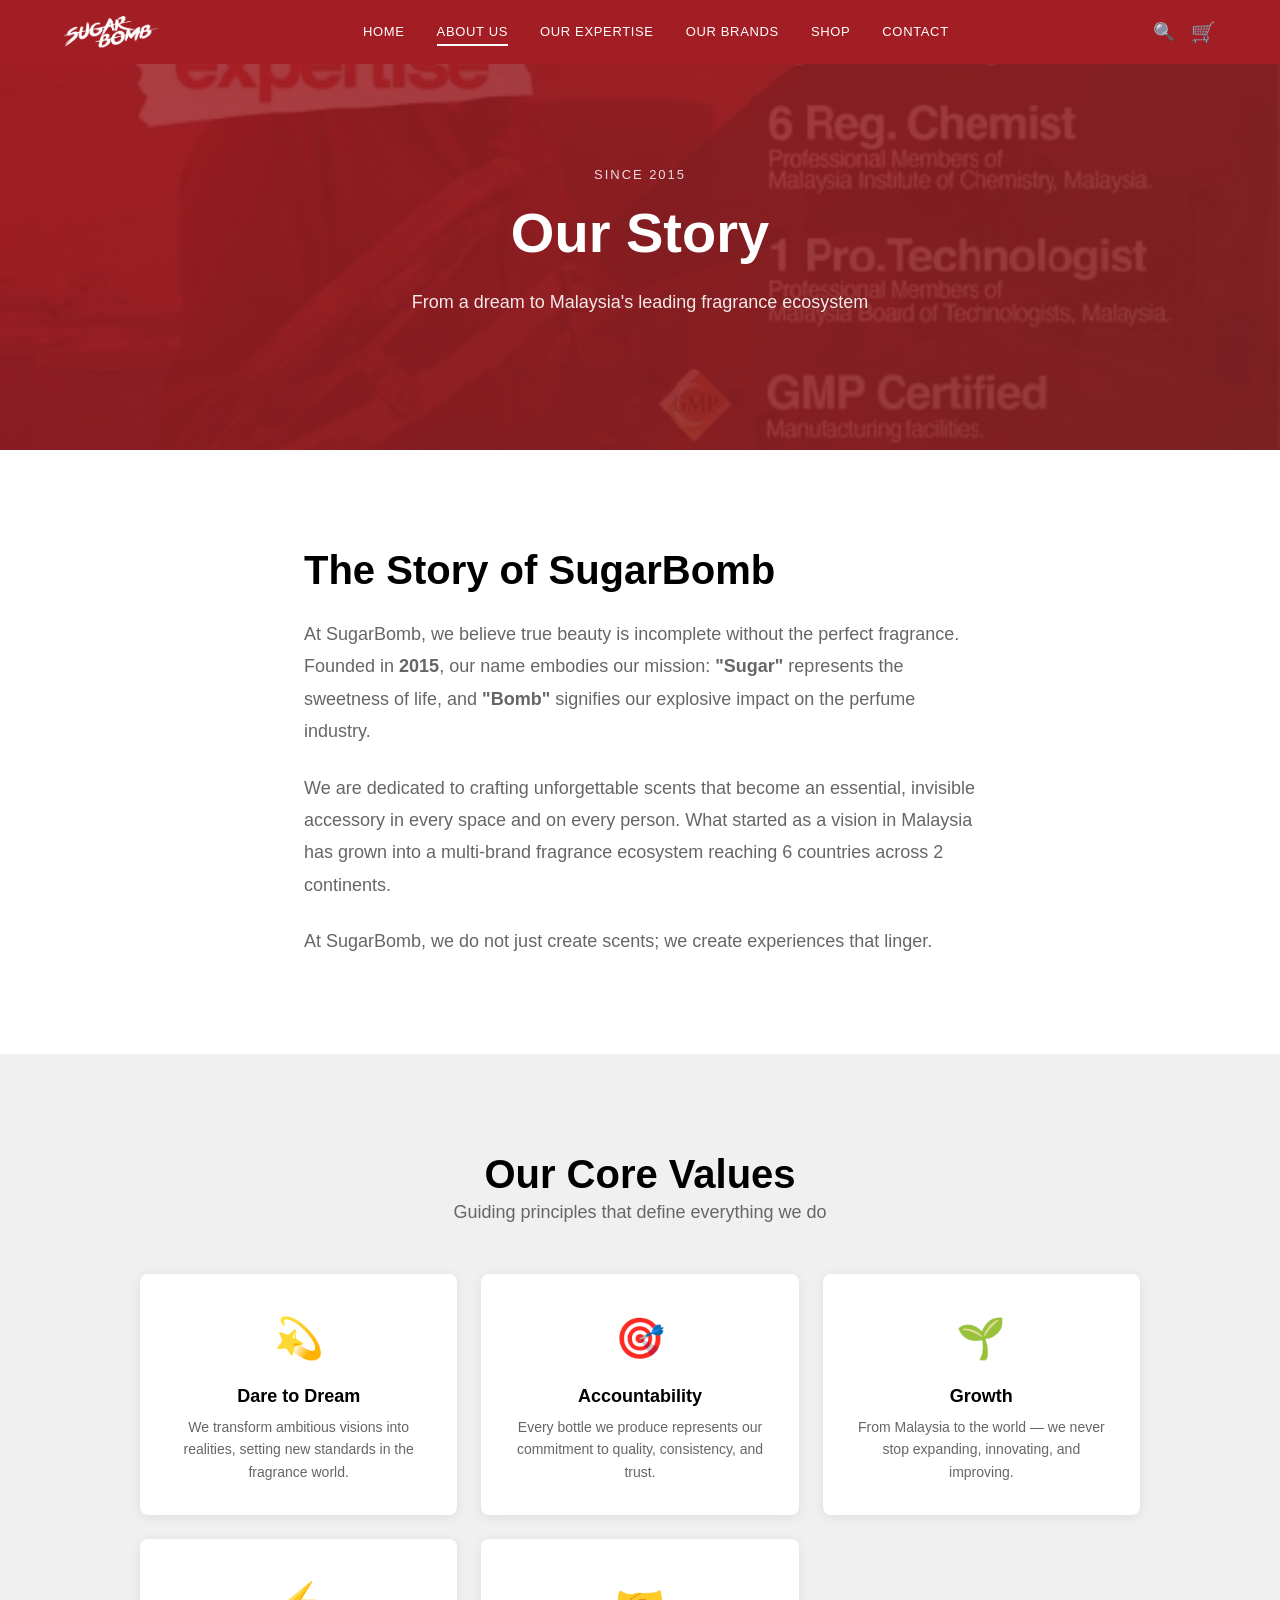
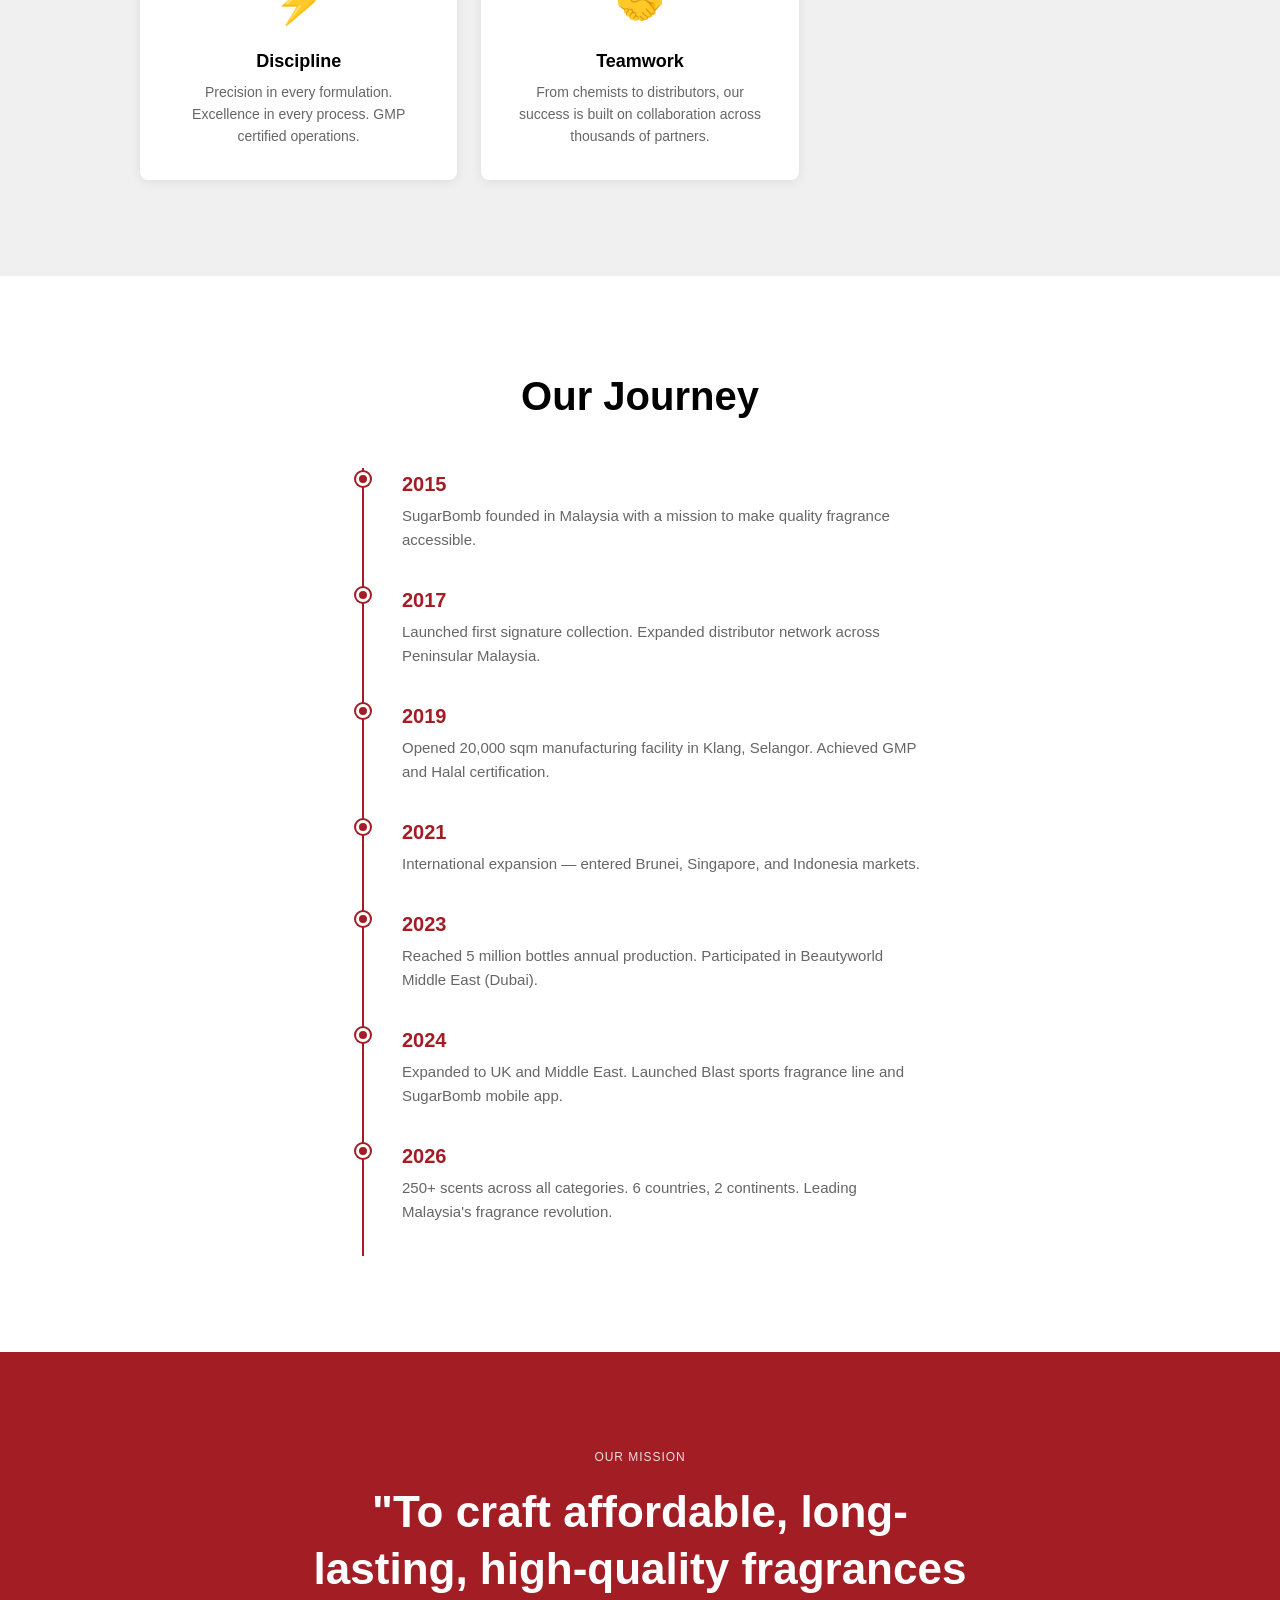
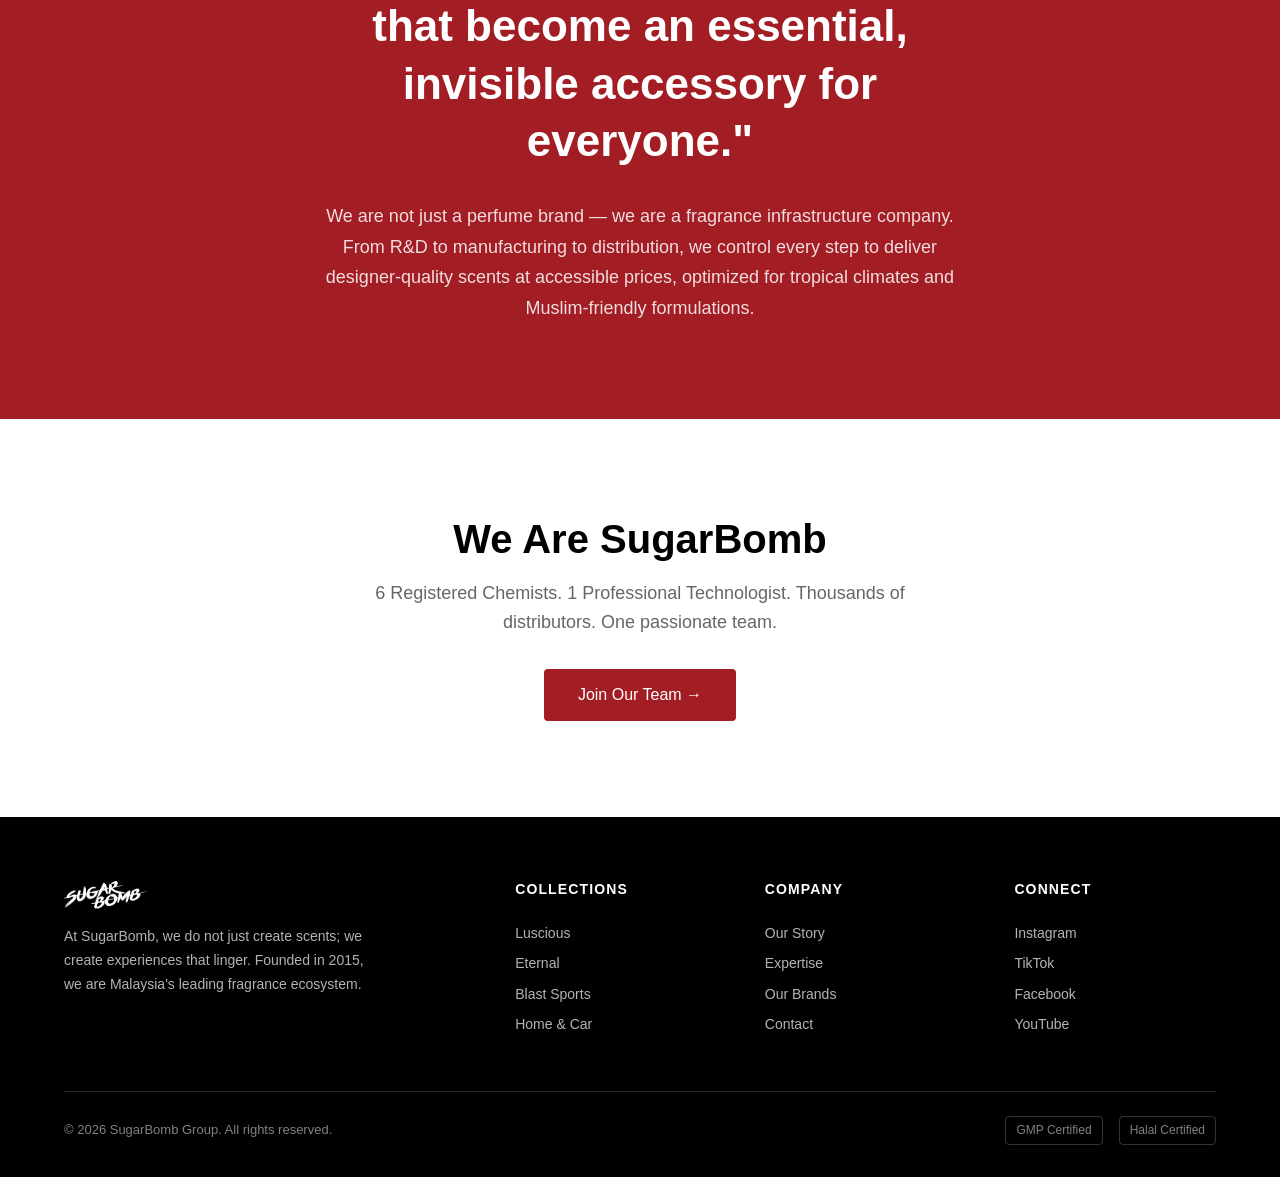
==== about.html @ 8cf517a4 "Initial commit: SugarBomb mockup website" ====
<!DOCTYPE html>
<html lang="en">
<head>
  <meta charset="UTF-8">
  <meta name="viewport" content="width=device-width, initial-scale=1.0">
  <title>About Us — SugarBomb Group</title>
  <link rel="stylesheet" href="css/style.css">
  <link rel="icon" href="assets/logos/LOGO SUGAR BOMB RED.png" type="image/png">
</head>
<body>

  <!-- NAV -->
  <nav class="nav">
    <div class="nav__inner">
      <a href="index.html" class="nav__logo">
        <img src="assets/logos/LOGO SUGAR BOMB WHITE.png" alt="SugarBomb" class="logo-light">
        <img src="assets/logos/LOGO SUGAR BOMB RED.png" alt="SugarBomb" class="logo-dark">
      </a>
      <div class="nav__links">
        <a href="index.html" class="nav__link">Home</a>
        <a href="about.html" class="nav__link active">About Us</a>
        <a href="expertise.html" class="nav__link">Our Expertise</a>
        <a href="brands.html" class="nav__link">Our Brands</a>
        <a href="shop.html" class="nav__link">Shop</a>
        <a href="contact.html" class="nav__link">Contact</a>
      </div>
      <div class="nav__actions">
        <span class="nav__search">&#128269;</span>
        <a href="cart.html" class="nav__cart">&#128722;<span class="nav__cart-count">0</span></a>
        <div class="nav__hamburger"><span></span><span></span><span></span></div>
      </div>
    </div>
  </nav>
  <div class="nav__mobile">
    <span class="nav__mobile-close">&times;</span>
    <a href="index.html">Home</a><a href="about.html">About Us</a><a href="expertise.html">Our Expertise</a>
    <a href="brands.html">Our Brands</a><a href="shop.html">Shop</a><a href="contact.html">Contact</a><a href="cart.html">Cart</a>
  </div>

  <!-- HERO -->
  <section class="hero hero--small">
    <div class="hero__bg" style="background-image: url('assets/visuals/SB VISUAL 1.png');"></div>
    <div class="hero__overlay"></div>
    <div class="hero__content">
      <p class="hero__label">Since 2015</p>
      <h1 class="hero__title display-heading">Our Story</h1>
      <p class="hero__subtitle">From a dream to Malaysia's leading fragrance ecosystem</p>
    </div>
  </section>

  <!-- BRAND STORY -->
  <section class="section">
    <div class="container" style="max-width: 800px;">
      <div class="animate-on-scroll">
        <h2 class="display-heading" style="margin-bottom: var(--space-lg);">The Story of SugarBomb</h2>
        <p class="text-lg" style="color: var(--color-text-muted); line-height: 1.8; margin-bottom: var(--space-lg);">
          At SugarBomb, we believe true beauty is incomplete without the perfect fragrance. Founded in <strong>2015</strong>, our name embodies our mission: <strong>"Sugar"</strong> represents the sweetness of life, and <strong>"Bomb"</strong> signifies our explosive impact on the perfume industry.
        </p>
        <p class="text-lg" style="color: var(--color-text-muted); line-height: 1.8; margin-bottom: var(--space-lg);">
          We are dedicated to crafting unforgettable scents that become an essential, invisible accessory in every space and on every person. What started as a vision in Malaysia has grown into a multi-brand fragrance ecosystem reaching 6 countries across 2 continents.
        </p>
        <p class="text-lg" style="color: var(--color-text-muted); line-height: 1.8;">
          At SugarBomb, we do not just create scents; we create experiences that linger.
        </p>
      </div>
    </div>
  </section>

  <!-- CORE VALUES -->
  <section class="section section--gray">
    <div class="container">
      <div class="text-center" style="margin-bottom: var(--space-2xl);">
        <h2 class="display-heading animate-on-scroll">Our Core Values</h2>
        <p class="text-muted text-lg animate-on-scroll delay-1">Guiding principles that define everything we do</p>
      </div>
      <div class="grid grid-3" style="max-width: 1000px; margin: 0 auto;">
        <div class="value-card animate-on-scroll delay-1">
          <div class="value-card__icon">💫</div>
          <h3 class="value-card__title">Dare to Dream</h3>
          <p class="value-card__text">We transform ambitious visions into realities, setting new standards in the fragrance world.</p>
        </div>
        <div class="value-card animate-on-scroll delay-2">
          <div class="value-card__icon">🎯</div>
          <h3 class="value-card__title">Accountability</h3>
          <p class="value-card__text">Every bottle we produce represents our commitment to quality, consistency, and trust.</p>
        </div>
        <div class="value-card animate-on-scroll delay-3">
          <div class="value-card__icon">🌱</div>
          <h3 class="value-card__title">Growth</h3>
          <p class="value-card__text">From Malaysia to the world — we never stop expanding, innovating, and improving.</p>
        </div>
        <div class="value-card animate-on-scroll delay-1">
          <div class="value-card__icon">⚡</div>
          <h3 class="value-card__title">Discipline</h3>
          <p class="value-card__text">Precision in every formulation. Excellence in every process. GMP certified operations.</p>
        </div>
        <div class="value-card animate-on-scroll delay-2">
          <div class="value-card__icon">🤝</div>
          <h3 class="value-card__title">Teamwork</h3>
          <p class="value-card__text">From chemists to distributors, our success is built on collaboration across thousands of partners.</p>
        </div>
      </div>
    </div>
  </section>

  <!-- TIMELINE -->
  <section class="section">
    <div class="container" style="max-width: 700px;">
      <div class="text-center" style="margin-bottom: var(--space-2xl);">
        <h2 class="display-heading animate-on-scroll">Our Journey</h2>
      </div>
      <div class="timeline">
        <div class="timeline__item animate-on-scroll delay-1">
          <div class="timeline__dot"></div>
          <div class="timeline__year">2015</div>
          <div class="timeline__text">SugarBomb founded in Malaysia with a mission to make quality fragrance accessible.</div>
        </div>
        <div class="timeline__item animate-on-scroll delay-2">
          <div class="timeline__dot"></div>
          <div class="timeline__year">2017</div>
          <div class="timeline__text">Launched first signature collection. Expanded distributor network across Peninsular Malaysia.</div>
        </div>
        <div class="timeline__item animate-on-scroll delay-3">
          <div class="timeline__dot"></div>
          <div class="timeline__year">2019</div>
          <div class="timeline__text">Opened 20,000 sqm manufacturing facility in Klang, Selangor. Achieved GMP and Halal certification.</div>
        </div>
        <div class="timeline__item animate-on-scroll delay-4">
          <div class="timeline__dot"></div>
          <div class="timeline__year">2021</div>
          <div class="timeline__text">International expansion — entered Brunei, Singapore, and Indonesia markets.</div>
        </div>
        <div class="timeline__item animate-on-scroll delay-1">
          <div class="timeline__dot"></div>
          <div class="timeline__year">2023</div>
          <div class="timeline__text">Reached 5 million bottles annual production. Participated in Beautyworld Middle East (Dubai).</div>
        </div>
        <div class="timeline__item animate-on-scroll delay-2">
          <div class="timeline__dot"></div>
          <div class="timeline__year">2024</div>
          <div class="timeline__text">Expanded to UK and Middle East. Launched Blast sports fragrance line and SugarBomb mobile app.</div>
        </div>
        <div class="timeline__item animate-on-scroll delay-3">
          <div class="timeline__dot"></div>
          <div class="timeline__year">2026</div>
          <div class="timeline__text">250+ scents across all categories. 6 countries, 2 continents. Leading Malaysia's fragrance revolution.</div>
        </div>
      </div>
    </div>
  </section>

  <!-- MISSION VISION -->
  <section class="section section--red">
    <div class="container text-center" style="max-width: 800px;">
      <div class="animate-on-scroll">
        <p class="label" style="opacity: 0.85; margin-bottom: var(--space-md);">Our Mission</p>
        <h2 class="display-heading" style="font-size: 2.75rem; line-height: 1.3; margin-bottom: var(--space-xl);">
          "To craft affordable, long-lasting, high-quality fragrances that become an essential, invisible accessory for everyone."
        </h2>
        <p style="opacity: 0.85; font-size: 1.125rem; line-height: 1.7;">
          We are not just a perfume brand — we are a fragrance infrastructure company. From R&D to manufacturing to distribution, we control every step to deliver designer-quality scents at accessible prices, optimized for tropical climates and Muslim-friendly formulations.
        </p>
      </div>
    </div>
  </section>

  <!-- TEAM CTA -->
  <section class="section">
    <div class="container text-center">
      <div class="animate-on-scroll">
        <h2 class="display-heading" style="margin-bottom: var(--space-md);">We Are SugarBomb</h2>
        <p class="text-lg text-muted" style="max-width: 600px; margin: 0 auto var(--space-xl);">
          6 Registered Chemists. 1 Professional Technologist. Thousands of distributors. One passionate team.
        </p>
        <a href="contact.html" class="btn btn--primary btn--lg">Join Our Team →</a>
      </div>
    </div>
  </section>

  <!-- FOOTER -->
  <footer class="footer">
    <div class="container">
      <div class="footer__grid">
        <div>
          <div class="footer__logo"><img src="assets/logos/LOGO SUGAR BOMB WHITE.png" alt="SugarBomb"></div>
          <p class="footer__brand-text">At SugarBomb, we do not just create scents; we create experiences that linger. Founded in 2015, we are Malaysia's leading fragrance ecosystem.</p>
        </div>
        <div>
          <h4 class="footer__heading">Collections</h4>
          <a href="shop.html" class="footer__link">Luscious</a><a href="shop.html" class="footer__link">Eternal</a>
          <a href="shop.html" class="footer__link">Blast Sports</a><a href="shop.html" class="footer__link">Home &amp; Car</a>
        </div>
        <div>
          <h4 class="footer__heading">Company</h4>
          <a href="about.html" class="footer__link">Our Story</a><a href="expertise.html" class="footer__link">Expertise</a>
          <a href="brands.html" class="footer__link">Our Brands</a><a href="contact.html" class="footer__link">Contact</a>
        </div>
        <div>
          <h4 class="footer__heading">Connect</h4>
          <a href="#" class="footer__link">Instagram</a><a href="#" class="footer__link">TikTok</a>
          <a href="#" class="footer__link">Facebook</a><a href="#" class="footer__link">YouTube</a>
        </div>
      </div>
      <div class="footer__bottom">
        <p>&copy; 2026 SugarBomb Group. All rights reserved.</p>
        <div class="footer__certs"><span class="footer__cert">GMP Certified</span><span class="footer__cert">Halal Certified</span></div>
      </div>
    </div>
  </footer>

  <script src="js/main.js"></script>
</body>
</html>
---- css/style.css ----
/* ============================================================
   SUGARBOMB GROUP — Master Stylesheet
   Design System + Components + Page Layouts
   ============================================================ */

/* --- Satoshi Font (Fontshare by Indian Type Foundry) --- */
@import url('https://api.fontshare.com/v2/css?f[]=satoshi@300,400,500,700,900&display=swap');

/* ============================================================
   1. DESIGN TOKENS
   ============================================================ */
:root {
  /* Colors — Primary */
  --color-red: #a21d24;
  --color-black: #000000;
  --color-white: #ffffff;

  /* Colors — Secondary */
  --color-gray-light: #f0f0f0;
  --color-maroon: #832325;

  /* Colors — Functional */
  --color-red-hover: #832325;
  --color-red-light: rgba(162, 29, 36, 0.1);
  --color-overlay: rgba(0, 0, 0, 0.6);
  --color-red-overlay: rgba(162, 29, 36, 0.7);
  --color-shadow: rgba(0, 0, 0, 0.08);
  --color-shadow-lg: rgba(0, 0, 0, 0.16);
  --color-success: #2e7d32;
  --color-error: #d4443b;
  --color-text-muted: #666666;
  --color-border: #e0e0e0;

  /* Typography — Satoshi (single font family, weight-based hierarchy) */
  --font-display: "Satoshi", "Helvetica Neue", Arial, sans-serif;
  --font-body: "Satoshi", "Helvetica Neue", Arial, sans-serif;

  /* Font Weight Hierarchy */
  --fw-light: 300;
  --fw-regular: 400;
  --fw-medium: 500;
  --fw-bold: 700;
  --fw-black: 900;

  /* Spacing */
  --space-xs: 4px;
  --space-sm: 8px;
  --space-md: 16px;
  --space-lg: 24px;
  --space-xl: 32px;
  --space-2xl: 48px;
  --space-3xl: 64px;
  --space-4xl: 96px;

  /* Layout */
  --max-width: 1280px;
  --nav-height: 64px;

  /* Radius */
  --radius-sm: 4px;
  --radius-md: 8px;
  --radius-lg: 12px;
  --radius-pill: 999px;

  /* Transitions */
  --transition-fast: 150ms ease;
  --transition-base: 300ms ease;
  --transition-slow: 500ms ease;
}

/* ============================================================
   2. RESET & BASE
   ============================================================ */
*, *::before, *::after {
  margin: 0;
  padding: 0;
  box-sizing: border-box;
}

html {
  scroll-behavior: smooth;
  font-size: 16px;
  -webkit-font-smoothing: antialiased;
  -moz-osx-font-smoothing: grayscale;
}

body {
  font-family: var(--font-body);
  font-weight: var(--fw-regular);
  line-height: 1.6;
  color: var(--color-black);
  background: var(--color-white);
  overflow-x: hidden;
}

img {
  max-width: 100%;
  height: auto;
  display: block;
}

a {
  color: inherit;
  text-decoration: none;
}

ul, ol { list-style: none; }

button, input, select, textarea {
  font-family: inherit;
  font-size: inherit;
  border: none;
  outline: none;
  background: none;
}

button { cursor: pointer; }

/* ============================================================
   3. TYPOGRAPHY
   ============================================================ */
h1, h2, h3, h4, h5, h6 {
  font-family: var(--font-display);
  font-weight: var(--fw-bold);
  line-height: 1.2;
}

.display-heading {
  font-family: var(--font-display);
  font-weight: var(--fw-black);
}

h1, .h1 { font-size: 3.5rem; font-weight: var(--fw-black); }
h2, .h2 { font-size: 2.5rem; font-weight: var(--fw-bold); }
h3, .h3 { font-size: 1.5rem; font-weight: var(--fw-bold); }
h4, .h4 { font-size: 1.25rem; font-weight: var(--fw-medium); }

.text-sm { font-size: 0.875rem; font-weight: var(--fw-regular); }
.text-xs { font-size: 0.75rem; font-weight: var(--fw-regular); }
.text-lg { font-size: 1.125rem; font-weight: var(--fw-regular); }

.text-muted { color: var(--color-text-muted); }
.text-white { color: var(--color-white); }
.text-red { color: var(--color-red); }
.text-center { text-align: center; }
.text-uppercase { text-transform: uppercase; letter-spacing: 0.05em; }

.label {
  font-size: 0.75rem;
  font-weight: var(--fw-medium);
  text-transform: uppercase;
  letter-spacing: 0.08em;
}

/* ============================================================
   4. LAYOUT UTILITIES
   ============================================================ */
.container {
  width: 100%;
  max-width: var(--max-width);
  margin: 0 auto;
  padding: 0 var(--space-3xl);
}

.section {
  padding: var(--space-4xl) 0;
}

.section--red {
  background: var(--color-red);
  color: var(--color-white);
}

.section--gray {
  background: var(--color-gray-light);
}

.section--black {
  background: var(--color-black);
  color: var(--color-white);
}

.grid {
  display: grid;
  gap: var(--space-lg);
}

.grid-2 { grid-template-columns: repeat(2, 1fr); }
.grid-3 { grid-template-columns: repeat(3, 1fr); }
.grid-4 { grid-template-columns: repeat(4, 1fr); }

.flex {
  display: flex;
  align-items: center;
}

.flex-between {
  display: flex;
  align-items: center;
  justify-content: space-between;
}

.flex-center {
  display: flex;
  align-items: center;
  justify-content: center;
}

.flex-col {
  display: flex;
  flex-direction: column;
}

.gap-sm { gap: var(--space-sm); }
.gap-md { gap: var(--space-md); }
.gap-lg { gap: var(--space-lg); }
.gap-xl { gap: var(--space-xl); }

/* ============================================================
   5. BUTTONS
   ============================================================ */
.btn {
  display: inline-flex;
  align-items: center;
  justify-content: center;
  gap: var(--space-sm);
  font-weight: var(--fw-medium);
  font-size: 0.875rem;
  border-radius: var(--radius-sm);
  transition: all var(--transition-base);
  cursor: pointer;
  white-space: nowrap;
}

.btn--md {
  height: 44px;
  padding: 0 var(--space-lg);
}

.btn--lg {
  height: 52px;
  padding: 0 var(--space-xl);
  font-size: 1rem;
}

.btn--sm {
  height: 36px;
  padding: 0 var(--space-md);
  font-size: 0.875rem;
}

.btn--primary {
  background: var(--color-red);
  color: var(--color-white);
  border: 2px solid var(--color-red);
}
.btn--primary:hover {
  background: var(--color-maroon);
  border-color: var(--color-maroon);
}

.btn--secondary {
  background: var(--color-white);
  color: var(--color-red);
  border: 2px solid var(--color-red);
}
.btn--secondary:hover {
  background: var(--color-red);
  color: var(--color-white);
}

.btn--ghost {
  background: transparent;
  color: var(--color-black);
  border: 2px solid var(--color-black);
}
.btn--ghost:hover {
  background: var(--color-black);
  color: var(--color-white);
}

.btn--white {
  background: var(--color-white);
  color: var(--color-red);
  border: 2px solid var(--color-white);
}
.btn--white:hover {
  background: var(--color-gray-light);
}

.btn--white-outline {
  background: transparent;
  color: var(--color-white);
  border: 2px solid var(--color-white);
}
.btn--white-outline:hover {
  background: var(--color-white);
  color: var(--color-red);
}

.btn--text {
  background: none;
  color: var(--color-red);
  border: none;
  padding: 0;
  height: auto;
  font-weight: var(--fw-medium);
}
.btn--text:hover {
  text-decoration: underline;
}

.btn--full {
  width: 100%;
}

/* ============================================================
   6. NAVIGATION
   ============================================================ */
.nav {
  position: fixed;
  top: 0;
  left: 0;
  right: 0;
  z-index: 1000;
  height: var(--nav-height);
  background: var(--color-red);
  transition: all var(--transition-base);
}

.nav.scrolled {
  background: var(--color-white);
  box-shadow: 0 2px 20px var(--color-shadow);
}

.nav__inner {
  display: flex;
  align-items: center;
  justify-content: space-between;
  height: 100%;
  max-width: var(--max-width);
  margin: 0 auto;
  padding: 0 var(--space-3xl);
}

.nav__logo img {
  height: 32px;
  width: auto;
}

.nav__logo .logo-dark { display: none; }
.nav.scrolled .nav__logo .logo-light { display: none; }
.nav.scrolled .nav__logo .logo-dark { display: block; }

.nav__links {
  display: flex;
  align-items: center;
  gap: var(--space-xl);
}

.nav__link {
  color: var(--color-white);
  font-size: 0.8125rem;
  font-weight: var(--fw-medium);
  text-transform: uppercase;
  letter-spacing: 0.05em;
  position: relative;
  transition: opacity var(--transition-fast);
}

.nav__link::after {
  content: '';
  position: absolute;
  bottom: -4px;
  left: 0;
  width: 0;
  height: 2px;
  background: currentColor;
  transition: width var(--transition-base);
}

.nav__link:hover::after,
.nav__link.active::after {
  width: 100%;
}

.nav.scrolled .nav__link {
  color: var(--color-black);
}

.nav__actions {
  display: flex;
  align-items: center;
  gap: var(--space-md);
}

.nav__cart {
  position: relative;
  color: var(--color-white);
  font-size: 1.25rem;
  cursor: pointer;
}

.nav.scrolled .nav__cart { color: var(--color-black); }

.nav__cart-count {
  position: absolute;
  top: -6px;
  right: -8px;
  width: 18px;
  height: 18px;
  background: var(--color-white);
  color: var(--color-red);
  font-size: 0.625rem;
  font-weight: var(--fw-bold);
  border-radius: 50%;
  display: flex;
  align-items: center;
  justify-content: center;
}

.nav.scrolled .nav__cart-count {
  background: var(--color-red);
  color: var(--color-white);
}

.nav__search {
  color: var(--color-white);
  font-size: 1.125rem;
  cursor: pointer;
}

.nav.scrolled .nav__search { color: var(--color-black); }

.nav__hamburger {
  display: none;
  flex-direction: column;
  gap: 5px;
  cursor: pointer;
}

.nav__hamburger span {
  display: block;
  width: 24px;
  height: 2px;
  background: var(--color-white);
  transition: all var(--transition-base);
}

.nav.scrolled .nav__hamburger span {
  background: var(--color-black);
}

/* Mobile Nav Overlay */
.nav__mobile {
  display: none;
  position: fixed;
  top: 0;
  left: 0;
  right: 0;
  bottom: 0;
  background: var(--color-red);
  z-index: 999;
  flex-direction: column;
  align-items: center;
  justify-content: center;
  gap: var(--space-xl);
}

.nav__mobile.open { display: flex; }

.nav__mobile-close {
  position: absolute;
  top: var(--space-lg);
  right: var(--space-lg);
  color: var(--color-white);
  font-size: 2rem;
  cursor: pointer;
}

.nav__mobile a {
  color: var(--color-white);
  font-size: 1.5rem;
  font-weight: var(--fw-medium);
  text-transform: uppercase;
  letter-spacing: 0.05em;
}

/* ============================================================
   7. HERO
   ============================================================ */
.hero {
  position: relative;
  min-height: 85vh;
  display: flex;
  align-items: center;
  justify-content: center;
  text-align: center;
  color: var(--color-white);
  padding-top: var(--nav-height);
  overflow: hidden;
}

.hero--small {
  min-height: 50vh;
}

.hero__bg {
  position: absolute;
  top: 0;
  left: 0;
  width: 100%;
  height: 100%;
  background-size: cover;
  background-position: center;
  z-index: -2;
}

.hero__overlay {
  position: absolute;
  top: 0;
  left: 0;
  width: 100%;
  height: 100%;
  background: linear-gradient(135deg, rgba(162, 29, 36, 0.85) 0%, rgba(131, 35, 37, 0.9) 100%);
  z-index: -1;
}

.hero__content {
  max-width: 760px;
  padding: var(--space-3xl) var(--space-lg);
}

.hero__label {
  font-size: 0.8125rem;
  font-weight: var(--fw-medium);
  text-transform: uppercase;
  letter-spacing: 0.15em;
  margin-bottom: var(--space-md);
  opacity: 0.85;
}

.hero__title {
  font-family: var(--font-display);
  font-size: 3.5rem;
  font-weight: var(--fw-black);
  line-height: 1.1;
  margin-bottom: var(--space-lg);
}

.hero__subtitle {
  font-size: 1.125rem;
  line-height: 1.6;
  opacity: 0.9;
  margin-bottom: var(--space-xl);
  max-width: 560px;
  margin-left: auto;
  margin-right: auto;
}

.hero__actions {
  display: flex;
  gap: var(--space-md);
  justify-content: center;
  flex-wrap: wrap;
}

/* ============================================================
   8. CARDS
   ============================================================ */

/* Product Card */
.product-card {
  background: var(--color-white);
  border-radius: var(--radius-md);
  overflow: hidden;
  box-shadow: 0 2px 12px var(--color-shadow);
  transition: transform var(--transition-base), box-shadow var(--transition-base);
  cursor: pointer;
}

.product-card:hover {
  transform: translateY(-4px);
  box-shadow: 0 8px 30px rgba(0,0,0,0.12);
}

.product-card__image {
  position: relative;
  aspect-ratio: 4/5;
  overflow: hidden;
  background: var(--color-gray-light);
}

.product-card__image img {
  width: 100%;
  height: 100%;
  object-fit: cover;
  transition: transform var(--transition-slow);
}

.product-card:hover .product-card__image img {
  transform: scale(1.05);
}

.product-card__badge {
  position: absolute;
  top: var(--space-md);
  left: var(--space-md);
  background: var(--color-red);
  color: var(--color-white);
  font-size: 0.6875rem;
  font-weight: var(--fw-medium);
  padding: 4px 12px;
  border-radius: var(--radius-sm);
  text-transform: uppercase;
  letter-spacing: 0.05em;
}

.product-card__badge--black { background: var(--color-black); }

.product-card__body {
  padding: var(--space-md) var(--space-md) var(--space-lg);
}

.product-card__category {
  font-size: 0.6875rem;
  font-weight: var(--fw-medium);
  text-transform: uppercase;
  letter-spacing: 0.08em;
  color: var(--color-text-muted);
  margin-bottom: var(--space-xs);
}

.product-card__name {
  font-size: 1rem;
  font-weight: var(--fw-medium);
  margin-bottom: var(--space-xs);
}

.product-card__notes {
  font-size: 0.8125rem;
  color: var(--color-text-muted);
  margin-bottom: var(--space-sm);
}

.product-card__price {
  font-size: 1.125rem;
  font-weight: var(--fw-bold);
  color: var(--color-red);
  margin-bottom: var(--space-md);
}

.product-card__cta {
  font-size: 0.8125rem;
  font-weight: var(--fw-medium);
  color: var(--color-red);
  display: inline-flex;
  align-items: center;
  gap: 4px;
  transition: gap var(--transition-base);
}

.product-card:hover .product-card__cta { gap: 8px; }

/* Collection Card */
.collection-card {
  position: relative;
  border-radius: var(--radius-md);
  overflow: hidden;
  aspect-ratio: 3/4;
  cursor: pointer;
}

.collection-card__image {
  width: 100%;
  height: 100%;
  object-fit: cover;
  transition: transform var(--transition-slow);
}

.collection-card:hover .collection-card__image {
  transform: scale(1.05);
}

.collection-card__overlay {
  position: absolute;
  bottom: 0;
  left: 0;
  right: 0;
  padding: var(--space-xl) var(--space-lg);
  background: linear-gradient(to top, rgba(0,0,0,0.7), transparent);
  color: var(--color-white);
}

.collection-card__name {
  font-family: var(--font-display);
  font-size: 1.5rem;
  font-weight: var(--fw-bold);
  margin-bottom: var(--space-xs);
}

.collection-card__count {
  font-size: 0.8125rem;
  opacity: 0.8;
}

/* Stat Card */
.stat-card {
  text-align: center;
  padding: var(--space-xl) var(--space-md);
}

.stat-card__number {
  font-family: var(--font-display);
  font-size: 2.5rem;
  font-weight: var(--fw-black);
  margin-bottom: var(--space-xs);
}

.stat-card__label {
  font-size: 0.875rem;
  opacity: 0.85;
}

/* Value Card */
.value-card {
  background: var(--color-white);
  border-radius: var(--radius-md);
  padding: var(--space-xl);
  box-shadow: 0 2px 12px var(--color-shadow);
  text-align: center;
  transition: transform var(--transition-base);
}

.value-card:hover {
  transform: translateY(-4px);
}

.value-card__icon {
  font-size: 2.5rem;
  margin-bottom: var(--space-md);
}

.value-card__title {
  font-size: 1.125rem;
  font-weight: var(--fw-bold);
  margin-bottom: var(--space-sm);
}

.value-card__text {
  font-size: 0.875rem;
  color: var(--color-text-muted);
  line-height: 1.6;
}

/* Feature Card */
.feature-card {
  display: grid;
  grid-template-columns: 1fr 1fr;
  gap: var(--space-2xl);
  align-items: center;
}

.feature-card--reverse { direction: rtl; }
.feature-card--reverse > * { direction: ltr; }

.feature-card__image {
  border-radius: var(--radius-md);
  overflow: hidden;
  aspect-ratio: 4/5;
  background: var(--color-gray-light);
}

.feature-card__image img {
  width: 100%;
  height: 100%;
  object-fit: cover;
}

.feature-card__content { padding: var(--space-lg) 0; }

/* Info Card */
.info-card {
  background: var(--color-white);
  border-radius: var(--radius-md);
  padding: var(--space-xl);
  text-align: center;
  box-shadow: 0 2px 12px var(--color-shadow);
}

.info-card__icon {
  font-size: 2rem;
  color: var(--color-red);
  margin-bottom: var(--space-md);
}

.info-card__title {
  font-weight: var(--fw-bold);
  margin-bottom: var(--space-sm);
}

.info-card__text {
  font-size: 0.875rem;
  color: var(--color-text-muted);
}

/* Brand Card */
.brand-card {
  background: var(--color-white);
  border-radius: var(--radius-md);
  overflow: hidden;
  box-shadow: 0 2px 12px var(--color-shadow);
  transition: transform var(--transition-base);
}

.brand-card:hover { transform: translateY(-4px); }

.brand-card__image {
  aspect-ratio: 16/10;
  background: var(--color-gray-light);
  display: flex;
  align-items: center;
  justify-content: center;
  padding: var(--space-xl);
}

.brand-card__image img {
  max-height: 80px;
  width: auto;
  object-fit: contain;
}

.brand-card__body {
  padding: var(--space-lg);
}

.brand-card__name {
  font-size: 1.125rem;
  font-weight: var(--fw-bold);
  margin-bottom: var(--space-sm);
}

.brand-card__desc {
  font-size: 0.875rem;
  color: var(--color-text-muted);
  margin-bottom: var(--space-md);
}

/* ============================================================
   9. DIVIDER BAND
   ============================================================ */
.divider-band {
  background: var(--color-gray-light);
  padding: var(--space-xl) 0;
  text-align: center;
}

.divider-band__title {
  font-family: var(--font-display);
  font-size: 1.5rem;
  font-weight: var(--fw-bold);
  margin-bottom: var(--space-xs);
}

.divider-band__subtitle {
  font-size: 0.875rem;
  color: var(--color-text-muted);
}

/* ============================================================
   10. BADGE
   ============================================================ */
.badge {
  display: inline-block;
  font-size: 0.6875rem;
  font-weight: var(--fw-medium);
  padding: 4px 12px;
  border-radius: var(--radius-sm);
  text-transform: uppercase;
  letter-spacing: 0.05em;
}

.badge--red { background: var(--color-red); color: var(--color-white); }
.badge--black { background: var(--color-black); color: var(--color-white); }
.badge--green { background: var(--color-success); color: var(--color-white); }
.badge--outline { background: transparent; border: 1px solid var(--color-border); color: var(--color-text-muted); }

/* ============================================================
   11. TABS
   ============================================================ */
.tabs {
  border-bottom: 2px solid var(--color-gray-light);
  display: flex;
  gap: var(--space-xl);
  margin-bottom: var(--space-xl);
}

.tab {
  padding: var(--space-md) 0;
  font-weight: var(--fw-medium);
  font-size: 0.9375rem;
  color: var(--color-text-muted);
  cursor: pointer;
  position: relative;
  transition: color var(--transition-fast);
}

.tab.active,
.tab:hover {
  color: var(--color-red);
}

.tab.active::after {
  content: '';
  position: absolute;
  bottom: -2px;
  left: 0;
  width: 100%;
  height: 2px;
  background: var(--color-red);
}

.tab-content { display: none; }
.tab-content.active { display: block; }

/* ============================================================
   12. FORMS
   ============================================================ */
.form-group {
  margin-bottom: var(--space-lg);
}

.form-label {
  display: block;
  font-size: 0.875rem;
  font-weight: var(--fw-medium);
  margin-bottom: var(--space-sm);
}

.form-input,
.form-select,
.form-textarea {
  width: 100%;
  height: 48px;
  padding: 0 var(--space-md);
  border: 1px solid var(--color-border);
  border-radius: var(--radius-sm);
  font-size: 0.9375rem;
  transition: border-color var(--transition-fast);
  background: var(--color-white);
}

.form-input:focus,
.form-select:focus,
.form-textarea:focus {
  border-color: var(--color-red);
  box-shadow: 0 0 0 3px var(--color-red-light);
}

.form-textarea {
  height: 140px;
  padding: var(--space-md);
  resize: vertical;
}

.form-select {
  appearance: none;
  background-image: url("data:image/svg+xml,%3Csvg xmlns='http://www.w3.org/2000/svg' width='12' height='12' viewBox='0 0 24 24' fill='none' stroke='%23666' stroke-width='2' stroke-linecap='round' stroke-linejoin='round'%3E%3Cpolyline points='6 9 12 15 18 9'%3E%3C/polyline%3E%3C/svg%3E");
  background-repeat: no-repeat;
  background-position: right 16px center;
}

/* ============================================================
   13. FOOTER
   ============================================================ */
.footer {
  background: var(--color-black);
  color: var(--color-white);
  padding: var(--space-3xl) 0 var(--space-xl);
}

.footer__grid {
  display: grid;
  grid-template-columns: 2fr 1fr 1fr 1fr;
  gap: var(--space-2xl);
  margin-bottom: var(--space-2xl);
}

.footer__brand-text {
  font-size: 0.875rem;
  color: rgba(255,255,255,0.7);
  line-height: 1.7;
  margin-top: var(--space-md);
  max-width: 300px;
}

.footer__heading {
  font-size: 0.875rem;
  font-weight: var(--fw-bold);
  text-transform: uppercase;
  letter-spacing: 0.08em;
  margin-bottom: var(--space-lg);
}

.footer__link {
  display: block;
  font-size: 0.875rem;
  color: rgba(255,255,255,0.7);
  margin-bottom: var(--space-sm);
  transition: color var(--transition-fast);
}

.footer__link:hover { color: var(--color-white); }

.footer__bottom {
  border-top: 1px solid rgba(255,255,255,0.15);
  padding-top: var(--space-lg);
  display: flex;
  align-items: center;
  justify-content: space-between;
  font-size: 0.8125rem;
  color: rgba(255,255,255,0.5);
}

.footer__certs {
  display: flex;
  gap: var(--space-md);
}

.footer__cert {
  font-size: 0.75rem;
  padding: 4px 10px;
  border: 1px solid rgba(255,255,255,0.2);
  border-radius: var(--radius-sm);
}

.footer__logo img {
  height: 28px;
  width: auto;
}

/* ============================================================
   14. BREADCRUMB
   ============================================================ */
.breadcrumb {
  padding: var(--space-md) 0;
  font-size: 0.8125rem;
  color: var(--color-text-muted);
}

.breadcrumb a { color: var(--color-text-muted); }
.breadcrumb a:hover { color: var(--color-red); }
.breadcrumb__separator { margin: 0 var(--space-sm); }

/* ============================================================
   15. FILTER BAR
   ============================================================ */
.filter-bar {
  display: flex;
  align-items: center;
  justify-content: space-between;
  padding: var(--space-lg) 0;
  border-bottom: 1px solid var(--color-border);
  margin-bottom: var(--space-xl);
  flex-wrap: wrap;
  gap: var(--space-md);
}

.filter-bar__filters {
  display: flex;
  gap: var(--space-sm);
  flex-wrap: wrap;
}

.filter-pill {
  padding: 8px 16px;
  border: 1px solid var(--color-border);
  border-radius: var(--radius-pill);
  font-size: 0.8125rem;
  font-weight: var(--fw-medium);
  cursor: pointer;
  transition: all var(--transition-fast);
}

.filter-pill:hover,
.filter-pill.active {
  border-color: var(--color-red);
  color: var(--color-red);
  background: var(--color-red-light);
}

.filter-bar__sort {
  display: flex;
  align-items: center;
  gap: var(--space-sm);
  font-size: 0.8125rem;
}

.filter-bar__sort select {
  padding: 8px 32px 8px 12px;
  border: 1px solid var(--color-border);
  border-radius: var(--radius-sm);
  font-size: 0.8125rem;
  appearance: none;
  background: var(--color-white) url("data:image/svg+xml,%3Csvg xmlns='http://www.w3.org/2000/svg' width='12' height='12' viewBox='0 0 24 24' fill='none' stroke='%23666' stroke-width='2'%3E%3Cpolyline points='6 9 12 15 18 9'/%3E%3C/svg%3E") no-repeat right 10px center;
}

/* ============================================================
   16. PAGINATION
   ============================================================ */
.pagination {
  display: flex;
  align-items: center;
  justify-content: center;
  gap: var(--space-sm);
  padding: var(--space-2xl) 0;
}

.pagination__btn {
  width: 40px;
  height: 40px;
  display: flex;
  align-items: center;
  justify-content: center;
  border-radius: var(--radius-sm);
  font-size: 0.875rem;
  font-weight: var(--fw-medium);
  cursor: pointer;
  transition: all var(--transition-fast);
  border: 1px solid var(--color-border);
}

.pagination__btn:hover { border-color: var(--color-red); color: var(--color-red); }
.pagination__btn.active { background: var(--color-red); color: var(--color-white); border-color: var(--color-red); }

/* ============================================================
   17. CART TABLE
   ============================================================ */
.cart-table {
  width: 100%;
  border-collapse: collapse;
}

.cart-table th {
  text-align: left;
  font-size: 0.75rem;
  font-weight: var(--fw-medium);
  text-transform: uppercase;
  letter-spacing: 0.05em;
  color: var(--color-text-muted);
  padding: var(--space-md) 0;
  border-bottom: 2px solid var(--color-gray-light);
}

.cart-table td {
  padding: var(--space-lg) 0;
  border-bottom: 1px solid var(--color-gray-light);
  vertical-align: middle;
}

.cart-item {
  display: flex;
  align-items: center;
  gap: var(--space-md);
}

.cart-item__image {
  width: 80px;
  height: 100px;
  border-radius: var(--radius-sm);
  object-fit: cover;
  background: var(--color-gray-light);
}

.cart-item__name { font-weight: var(--fw-medium); }
.cart-item__variant { font-size: 0.8125rem; color: var(--color-text-muted); }

.qty-control {
  display: flex;
  align-items: center;
  gap: 0;
  border: 1px solid var(--color-border);
  border-radius: var(--radius-sm);
  overflow: hidden;
}

.qty-control__btn {
  width: 36px;
  height: 36px;
  display: flex;
  align-items: center;
  justify-content: center;
  font-size: 1rem;
  cursor: pointer;
  transition: background var(--transition-fast);
}

.qty-control__btn:hover { background: var(--color-gray-light); }

.qty-control__value {
  width: 40px;
  text-align: center;
  font-weight: var(--fw-medium);
  font-size: 0.875rem;
  border-left: 1px solid var(--color-border);
  border-right: 1px solid var(--color-border);
  height: 36px;
  line-height: 36px;
}

.cart-remove {
  color: var(--color-text-muted);
  font-size: 0.8125rem;
  cursor: pointer;
  transition: color var(--transition-fast);
}

.cart-remove:hover { color: var(--color-error); }

/* Order Summary */
.order-summary {
  background: var(--color-gray-light);
  border-radius: var(--radius-md);
  padding: var(--space-xl);
}

.order-summary__row {
  display: flex;
  justify-content: space-between;
  padding: var(--space-sm) 0;
  font-size: 0.9375rem;
}

.order-summary__row--total {
  border-top: 2px solid var(--color-border);
  margin-top: var(--space-md);
  padding-top: var(--space-md);
  font-weight: var(--fw-bold);
  font-size: 1.125rem;
}

/* Trust Badges */
.trust-badges {
  display: flex;
  gap: var(--space-xl);
  justify-content: center;
  padding: var(--space-xl) 0;
}

.trust-badge {
  text-align: center;
  font-size: 0.75rem;
  color: var(--color-text-muted);
}

.trust-badge__icon {
  font-size: 1.5rem;
  color: var(--color-red);
  margin-bottom: var(--space-xs);
}

/* ============================================================
   18. PRODUCT DETAIL (PDP)
   ============================================================ */
.pdp {
  display: grid;
  grid-template-columns: 55% 45%;
  gap: var(--space-2xl);
  padding: var(--space-xl) 0 var(--space-3xl);
}

.pdp__gallery {}

.pdp__main-image {
  aspect-ratio: 4/5;
  border-radius: var(--radius-md);
  overflow: hidden;
  background: var(--color-gray-light);
  margin-bottom: var(--space-md);
}

.pdp__main-image img {
  width: 100%;
  height: 100%;
  object-fit: cover;
}

.pdp__thumbs {
  display: flex;
  gap: var(--space-sm);
}

.pdp__thumb {
  width: 72px;
  height: 90px;
  border-radius: var(--radius-sm);
  overflow: hidden;
  border: 2px solid transparent;
  cursor: pointer;
  background: var(--color-gray-light);
  transition: border-color var(--transition-fast);
}

.pdp__thumb.active,
.pdp__thumb:hover {
  border-color: var(--color-red);
}

.pdp__thumb img {
  width: 100%;
  height: 100%;
  object-fit: cover;
}

.pdp__info {
  padding-top: var(--space-md);
}

.pdp__collection {
  font-size: 0.8125rem;
  font-weight: var(--fw-medium);
  color: var(--color-red);
  text-transform: uppercase;
  letter-spacing: 0.08em;
  margin-bottom: var(--space-sm);
}

.pdp__name {
  font-family: var(--font-display);
  font-size: 2.25rem;
  font-weight: var(--fw-bold);
  margin-bottom: var(--space-md);
}

.pdp__rating {
  display: flex;
  align-items: center;
  gap: var(--space-sm);
  margin-bottom: var(--space-lg);
}

.pdp__stars {
  color: #f5a623;
  font-size: 1rem;
}

.pdp__review-count {
  font-size: 0.8125rem;
  color: var(--color-text-muted);
}

.pdp__price {
  font-size: 1.75rem;
  font-weight: var(--fw-bold);
  color: var(--color-red);
  margin-bottom: var(--space-lg);
}

.pdp__notes {
  display: flex;
  gap: var(--space-sm);
  margin-bottom: var(--space-lg);
  flex-wrap: wrap;
}

.pdp__note-tag {
  padding: 6px 14px;
  border: 1px solid var(--color-border);
  border-radius: var(--radius-pill);
  font-size: 0.8125rem;
}

.pdp__sizes {
  margin-bottom: var(--space-lg);
}

.pdp__size-options {
  display: flex;
  gap: var(--space-sm);
  margin-top: var(--space-sm);
}

.pdp__size-btn {
  padding: 10px 20px;
  border: 2px solid var(--color-border);
  border-radius: var(--radius-sm);
  font-weight: var(--fw-medium);
  font-size: 0.875rem;
  cursor: pointer;
  transition: all var(--transition-fast);
}

.pdp__size-btn.active,
.pdp__size-btn:hover {
  border-color: var(--color-red);
  color: var(--color-red);
}

.pdp__actions {
  display: flex;
  gap: var(--space-md);
  margin-top: var(--space-xl);
}

.pdp__wishlist {
  width: 52px;
  height: 52px;
  border: 2px solid var(--color-border);
  border-radius: var(--radius-sm);
  display: flex;
  align-items: center;
  justify-content: center;
  font-size: 1.25rem;
  cursor: pointer;
  transition: all var(--transition-fast);
}

.pdp__wishlist:hover {
  border-color: var(--color-red);
  color: var(--color-red);
}

/* Scent Profile */
.scent-profile {
  display: flex;
  gap: var(--space-xl);
}

.scent-profile__tier {
  flex: 1;
  text-align: center;
  padding: var(--space-lg);
  background: var(--color-gray-light);
  border-radius: var(--radius-md);
}

.scent-profile__tier-name {
  font-weight: var(--fw-bold);
  font-size: 0.875rem;
  text-transform: uppercase;
  letter-spacing: 0.05em;
  color: var(--color-red);
  margin-bottom: var(--space-sm);
}

.scent-profile__note {
  font-size: 0.9375rem;
  margin-bottom: var(--space-xs);
}

/* Star rating bar */
.rating-bars { margin-bottom: var(--space-lg); }

.rating-bar {
  display: flex;
  align-items: center;
  gap: var(--space-sm);
  margin-bottom: var(--space-sm);
}

.rating-bar__label { font-size: 0.8125rem; width: 36px; }

.rating-bar__track {
  flex: 1;
  height: 8px;
  background: var(--color-gray-light);
  border-radius: 4px;
  overflow: hidden;
}

.rating-bar__fill {
  height: 100%;
  background: var(--color-red);
  border-radius: 4px;
}

.rating-bar__count {
  font-size: 0.8125rem;
  color: var(--color-text-muted);
  width: 24px;
}

/* Review */
.review {
  padding: var(--space-lg) 0;
  border-bottom: 1px solid var(--color-gray-light);
}

.review__header {
  display: flex;
  align-items: center;
  gap: var(--space-md);
  margin-bottom: var(--space-sm);
}

.review__avatar {
  width: 40px;
  height: 40px;
  border-radius: 50%;
  background: var(--color-red);
  color: var(--color-white);
  font-weight: var(--fw-bold);
  display: flex;
  align-items: center;
  justify-content: center;
}

.review__author { font-weight: var(--fw-medium); }

.review__date {
  font-size: 0.8125rem;
  color: var(--color-text-muted);
}

.review__stars {
  color: #f5a623;
  font-size: 0.875rem;
  margin-bottom: var(--space-sm);
}

.review__text {
  font-size: 0.9375rem;
  line-height: 1.6;
  color: var(--color-text-muted);
}

/* ============================================================
   19. ACCORDION
   ============================================================ */
.accordion {}

.accordion__item {
  border-bottom: 1px solid var(--color-border);
}

.accordion__header {
  display: flex;
  align-items: center;
  justify-content: space-between;
  padding: var(--space-lg) 0;
  cursor: pointer;
  font-weight: var(--fw-medium);
  font-size: 1rem;
}

.accordion__icon {
  font-size: 1.25rem;
  transition: transform var(--transition-base);
}

.accordion__item.open .accordion__icon { transform: rotate(45deg); }

.accordion__body {
  max-height: 0;
  overflow: hidden;
  transition: max-height var(--transition-base);
}

.accordion__item.open .accordion__body { max-height: 500px; }

.accordion__content {
  padding: 0 0 var(--space-lg);
  font-size: 0.9375rem;
  color: var(--color-text-muted);
  line-height: 1.7;
}

/* ============================================================
   20. PROMO CODE
   ============================================================ */
.promo-code {
  display: flex;
  gap: var(--space-sm);
  max-width: 400px;
}

.promo-code input {
  flex: 1;
  height: 44px;
  padding: 0 var(--space-md);
  border: 1px solid var(--color-border);
  border-radius: var(--radius-sm);
}

/* ============================================================
   21. TIMELINE
   ============================================================ */
.timeline {
  position: relative;
  padding-left: var(--space-2xl);
}

.timeline::before {
  content: '';
  position: absolute;
  left: 8px;
  top: 0;
  bottom: 0;
  width: 2px;
  background: var(--color-red);
}

.timeline__item {
  position: relative;
  padding-bottom: var(--space-xl);
}

.timeline__dot {
  position: absolute;
  left: calc(-1 * var(--space-2xl) + 2px);
  top: 4px;
  width: 14px;
  height: 14px;
  border-radius: 50%;
  background: var(--color-red);
  border: 3px solid var(--color-white);
  box-shadow: 0 0 0 2px var(--color-red);
}

.timeline__year {
  font-family: var(--font-display);
  font-size: 1.25rem;
  font-weight: var(--fw-bold);
  color: var(--color-red);
  margin-bottom: var(--space-xs);
}

.timeline__text {
  font-size: 0.9375rem;
  color: var(--color-text-muted);
}

/* ============================================================
   22. VISUAL SECTION (Image blocks)
   ============================================================ */
.visual-section {
  width: 100%;
  overflow: hidden;
  border-radius: var(--radius-md);
}

.visual-section img {
  width: 100%;
  height: auto;
  display: block;
}

/* ============================================================
   23. SCROLL ANIMATIONS
   ============================================================ */
.animate-on-scroll {
  opacity: 0;
  transform: translateY(30px);
  transition: opacity 0.6s ease, transform 0.6s ease;
}

.animate-on-scroll.visible {
  opacity: 1;
  transform: translateY(0);
}

.animate-on-scroll.delay-1 { transition-delay: 0.1s; }
.animate-on-scroll.delay-2 { transition-delay: 0.2s; }
.animate-on-scroll.delay-3 { transition-delay: 0.3s; }
.animate-on-scroll.delay-4 { transition-delay: 0.4s; }

/* ============================================================
   24. BRAND STORY SECTION
   ============================================================ */
.brand-story__values .grid-5 {
  display: grid;
  grid-template-columns: repeat(5, 1fr);
  gap: var(--space-md);
}

.value-pill {
  display: flex;
  flex-direction: column;
  align-items: center;
  gap: var(--space-sm);
  padding: var(--space-lg) var(--space-md);
  background: rgba(255,255,255,0.1);
  border: 1px solid rgba(255,255,255,0.2);
  border-radius: var(--radius-md);
  text-align: center;
  transition: background var(--transition-base);
}

.value-pill:hover {
  background: rgba(255,255,255,0.15);
}

.value-pill__icon {
  font-size: 1.5rem;
}

.value-pill__text {
  font-size: 0.8125rem;
  font-weight: var(--fw-medium);
  text-transform: uppercase;
  letter-spacing: 0.05em;
}

/* ============================================================
   25. SIGNATURE SCROLL
   ============================================================ */
.signature-scroll {
  overflow-x: auto;
  -webkit-overflow-scrolling: touch;
  scrollbar-width: thin;
  margin-top: var(--space-md);
}

.signature-scroll__track {
  display: flex;
  gap: var(--space-md);
  padding: var(--space-sm) 0;
}

.signature-scroll__item {
  width: 120px;
  height: 150px;
  object-fit: cover;
  border-radius: var(--radius-sm);
  flex-shrink: 0;
  transition: transform var(--transition-base);
  cursor: pointer;
}

.signature-scroll__item:hover {
  transform: scale(1.05);
}

/* ============================================================
   26. AWARDS SECTION
   ============================================================ */
.award-card {
  background: var(--color-white);
  border-radius: var(--radius-md);
  padding: var(--space-2xl) var(--space-xl);
  text-align: center;
  box-shadow: 0 2px 12px var(--color-shadow);
  transition: transform var(--transition-base);
}

.award-card:hover {
  transform: translateY(-4px);
}

.award-card__badge {
  font-size: 3rem;
  margin-bottom: var(--space-md);
}

.award-card__title {
  font-family: var(--font-display);
  font-size: 1.75rem;
  font-weight: var(--fw-black);
  margin-bottom: var(--space-xs);
}

.award-card__subtitle {
  font-size: 1.125rem;
  font-weight: var(--fw-bold);
  color: var(--color-red);
  margin-bottom: var(--space-sm);
}

.award-card__source {
  font-size: 0.8125rem;
  color: var(--color-text-muted);
}

/* ============================================================
   27. BRANDS ECOSYSTEM
   ============================================================ */
.grid-5 {
  display: grid;
  grid-template-columns: repeat(5, 1fr);
  gap: var(--space-lg);
}

.brand-pill {
  display: flex;
  flex-direction: column;
  align-items: center;
  gap: var(--space-md);
  padding: var(--space-xl) var(--space-md);
  text-align: center;
  transition: transform var(--transition-base);
}

.brand-pill:hover {
  transform: translateY(-4px);
}

.brand-pill__icon {
  width: 80px;
  height: 80px;
  background: var(--color-gray-light);
  border-radius: 50%;
  display: flex;
  align-items: center;
  justify-content: center;
  overflow: hidden;
}

.brand-pill__icon img {
  width: 48px;
  height: auto;
  object-fit: contain;
}

.brand-pill__name {
  font-size: 0.8125rem;
  font-weight: var(--fw-medium);
  color: var(--color-text-muted);
}

/* ============================================================
   28. PRESS / AS SEEN AT
   ============================================================ */
.press-logos {
  display: flex;
  align-items: center;
  justify-content: center;
  gap: var(--space-xl);
  flex-wrap: wrap;
}

.press-logo {
  font-size: 1rem;
  font-weight: var(--fw-bold);
  text-transform: uppercase;
  letter-spacing: 0.05em;
  opacity: 0.7;
  padding: var(--space-sm) var(--space-md);
  background: rgba(255,255,255,0.12);
  border-radius: var(--radius-sm);
  transition: opacity var(--transition-fast);
}

.press-logo:hover {
  opacity: 1;
}

.press-card {
  background: rgba(255,255,255,0.1);
  border: 1px solid rgba(255,255,255,0.15);
  border-radius: var(--radius-md);
  padding: var(--space-xl);
  transition: background var(--transition-base);
}

.press-card:hover {
  background: rgba(255,255,255,0.15);
}

.press-card__source {
  font-size: 0.75rem;
  font-weight: var(--fw-medium);
  text-transform: uppercase;
  letter-spacing: 0.08em;
  opacity: 0.7;
  margin-bottom: var(--space-sm);
}

.press-card__headline {
  font-size: 1rem;
  line-height: 1.5;
  font-weight: var(--fw-medium);
}

/* ============================================================
   29. CELEBRITIES & BILLBOARDS
   ============================================================ */
.celeb-block {
  padding: var(--space-2xl);
  border: 2px solid var(--color-gray-light);
  border-radius: var(--radius-md);
  text-align: center;
}

.big-stat__number {
  font-family: var(--font-display);
  font-size: 4rem;
  font-weight: var(--fw-black);
  color: var(--color-red);
  line-height: 1;
  display: block;
}

.big-stat__label {
  font-size: 1.125rem;
  font-weight: var(--fw-medium);
  color: var(--color-black);
  display: block;
  margin-top: var(--space-sm);
}

/* ============================================================
   30. SOCIAL MEDIA STATS
   ============================================================ */
.social-stat {
  text-align: center;
  padding: var(--space-xl);
}

.social-stat__icon {
  font-size: 2rem;
  margin-bottom: var(--space-sm);
}

.social-stat__number {
  font-family: var(--font-display);
  font-size: 3rem;
  font-weight: var(--fw-black);
  line-height: 1;
  margin-bottom: var(--space-xs);
}

.social-stat__label {
  font-size: 0.875rem;
  opacity: 0.8;
  text-transform: uppercase;
  letter-spacing: 0.05em;
}

/* ============================================================
   31. SALES COUNTER
   ============================================================ */
.sales-counter__timer {
  display: flex;
  align-items: center;
  justify-content: center;
  gap: var(--space-lg);
  margin-bottom: var(--space-2xl);
}

.sales-counter__box {
  text-align: center;
}

.sales-counter__digit {
  display: block;
  font-family: var(--font-display);
  font-size: 5rem;
  font-weight: var(--fw-black);
  line-height: 1;
  background: rgba(255,255,255,0.08);
  border: 1px solid rgba(255,255,255,0.15);
  border-radius: var(--radius-md);
  padding: var(--space-lg) var(--space-xl);
  min-width: 120px;
}

.sales-counter__unit {
  display: block;
  font-size: 0.75rem;
  text-transform: uppercase;
  letter-spacing: 0.08em;
  opacity: 0.6;
  margin-top: var(--space-sm);
}

.sales-counter__sep {
  font-size: 3rem;
  font-weight: var(--fw-black);
  opacity: 0.4;
  align-self: flex-start;
  margin-top: var(--space-lg);
}

.sales-counter__text {
  display: flex;
  align-items: center;
  justify-content: center;
  gap: var(--space-lg);
}

.sales-counter__big {
  font-family: var(--font-display);
  font-size: 6rem;
  font-weight: var(--fw-black);
  color: var(--color-red);
  line-height: 1;
}

.sales-counter__desc {
  font-size: 1.5rem;
  font-weight: var(--fw-bold);
  text-align: left;
  line-height: 1.3;
}

/* ============================================================
   32. KEY LOCATIONS
   ============================================================ */
.locations-grid img {
  max-width: 100%;
}

/* ============================================================
   33. SOCIAL MEDIA LINKS
   ============================================================ */
.social-links {
  display: flex;
  flex-direction: column;
  gap: var(--space-md);
}

.social-link-item {
  display: flex;
  align-items: center;
  gap: var(--space-md);
  padding: var(--space-md) var(--space-lg);
  border: 1px solid var(--color-border);
  border-radius: var(--radius-md);
  transition: all var(--transition-base);
  cursor: pointer;
}

.social-link-item:hover {
  border-color: var(--color-red);
  background: var(--color-red-light);
}

.social-link-item__icon {
  font-size: 1.5rem;
  width: 40px;
  text-align: center;
}

/* ============================================================
   34. TAGLINE SECTION
   ============================================================ */
.tagline-section {
  padding: var(--space-4xl) 0;
}

/* ============================================================
   24. RESPONSIVE
   ============================================================ */
@media (max-width: 1023px) {
  .container { padding: 0 var(--space-2xl); }
  .nav__inner { padding: 0 var(--space-lg); }
  h1, .h1 { font-size: 2.5rem; }
  h2, .h2 { font-size: 2rem; }
  .hero__title { font-size: 2.5rem; }
  .grid-4 { grid-template-columns: repeat(2, 1fr); }
  .grid-3 { grid-template-columns: repeat(2, 1fr); }
  .grid-5 { grid-template-columns: repeat(3, 1fr); }
  .brand-story__values .grid-5 { grid-template-columns: repeat(3, 1fr); }
  .feature-card { grid-template-columns: 1fr; }
  .feature-card--reverse { direction: ltr; }
  .pdp { grid-template-columns: 1fr; }
  .footer__grid { grid-template-columns: repeat(2, 1fr); }
  .sales-counter__digit { font-size: 3.5rem; min-width: 90px; }
  .sales-counter__big { font-size: 4rem; }
  .big-stat__number { font-size: 3rem; }
}

@media (max-width: 639px) {
  .container { padding: 0 var(--space-md); }
  .nav__inner { padding: 0 var(--space-md); }
  .nav__links { display: none; }
  .nav__hamburger { display: flex; }
  h1, .h1 { font-size: 2rem; }
  h2, .h2 { font-size: 1.5rem; }
  .hero { min-height: 70vh; }
  .hero__title { font-size: 2rem; }
  .hero__subtitle { font-size: 1rem; }
  .section { padding: var(--space-3xl) 0; }
  .grid-4, .grid-3, .grid-2 { grid-template-columns: 1fr; }
  .grid-5 { grid-template-columns: repeat(2, 1fr); }
  .brand-story__values .grid-5 { grid-template-columns: repeat(2, 1fr); }
  .pdp__thumbs { overflow-x: auto; }
  .footer__grid { grid-template-columns: 1fr; }
  .footer__bottom { flex-direction: column; gap: var(--space-md); text-align: center; }
  .filter-bar { flex-direction: column; align-items: flex-start; }
  .scent-profile { flex-direction: column; }
  .trust-badges { flex-wrap: wrap; }
  .cart-table thead { display: none; }
  .cart-table tr { display: flex; flex-wrap: wrap; gap: var(--space-md); padding: var(--space-lg) 0; border-bottom: 1px solid var(--color-gray-light); }
  .cart-table td { padding: 0; border: none; }
  .sales-counter__timer { gap: var(--space-sm); }
  .sales-counter__digit { font-size: 2.5rem; min-width: 70px; padding: var(--space-md); }
  .sales-counter__sep { font-size: 2rem; }
  .sales-counter__big { font-size: 3rem; }
  .sales-counter__desc { font-size: 1rem; }
  .sales-counter__text { flex-direction: column; text-align: center; }
  .sales-counter__desc { text-align: center; }
  .press-logos { gap: var(--space-sm); }
  .press-logo { font-size: 0.75rem; }
  .social-links-grid { grid-template-columns: 1fr !important; }
  .tagline-section h2 { font-size: 2.5rem !important; }
  .big-stat__number { font-size: 2.5rem; }
  .celeb-block { padding: var(--space-xl); }
  .locations-grid { grid-template-columns: 1fr !important; }
}
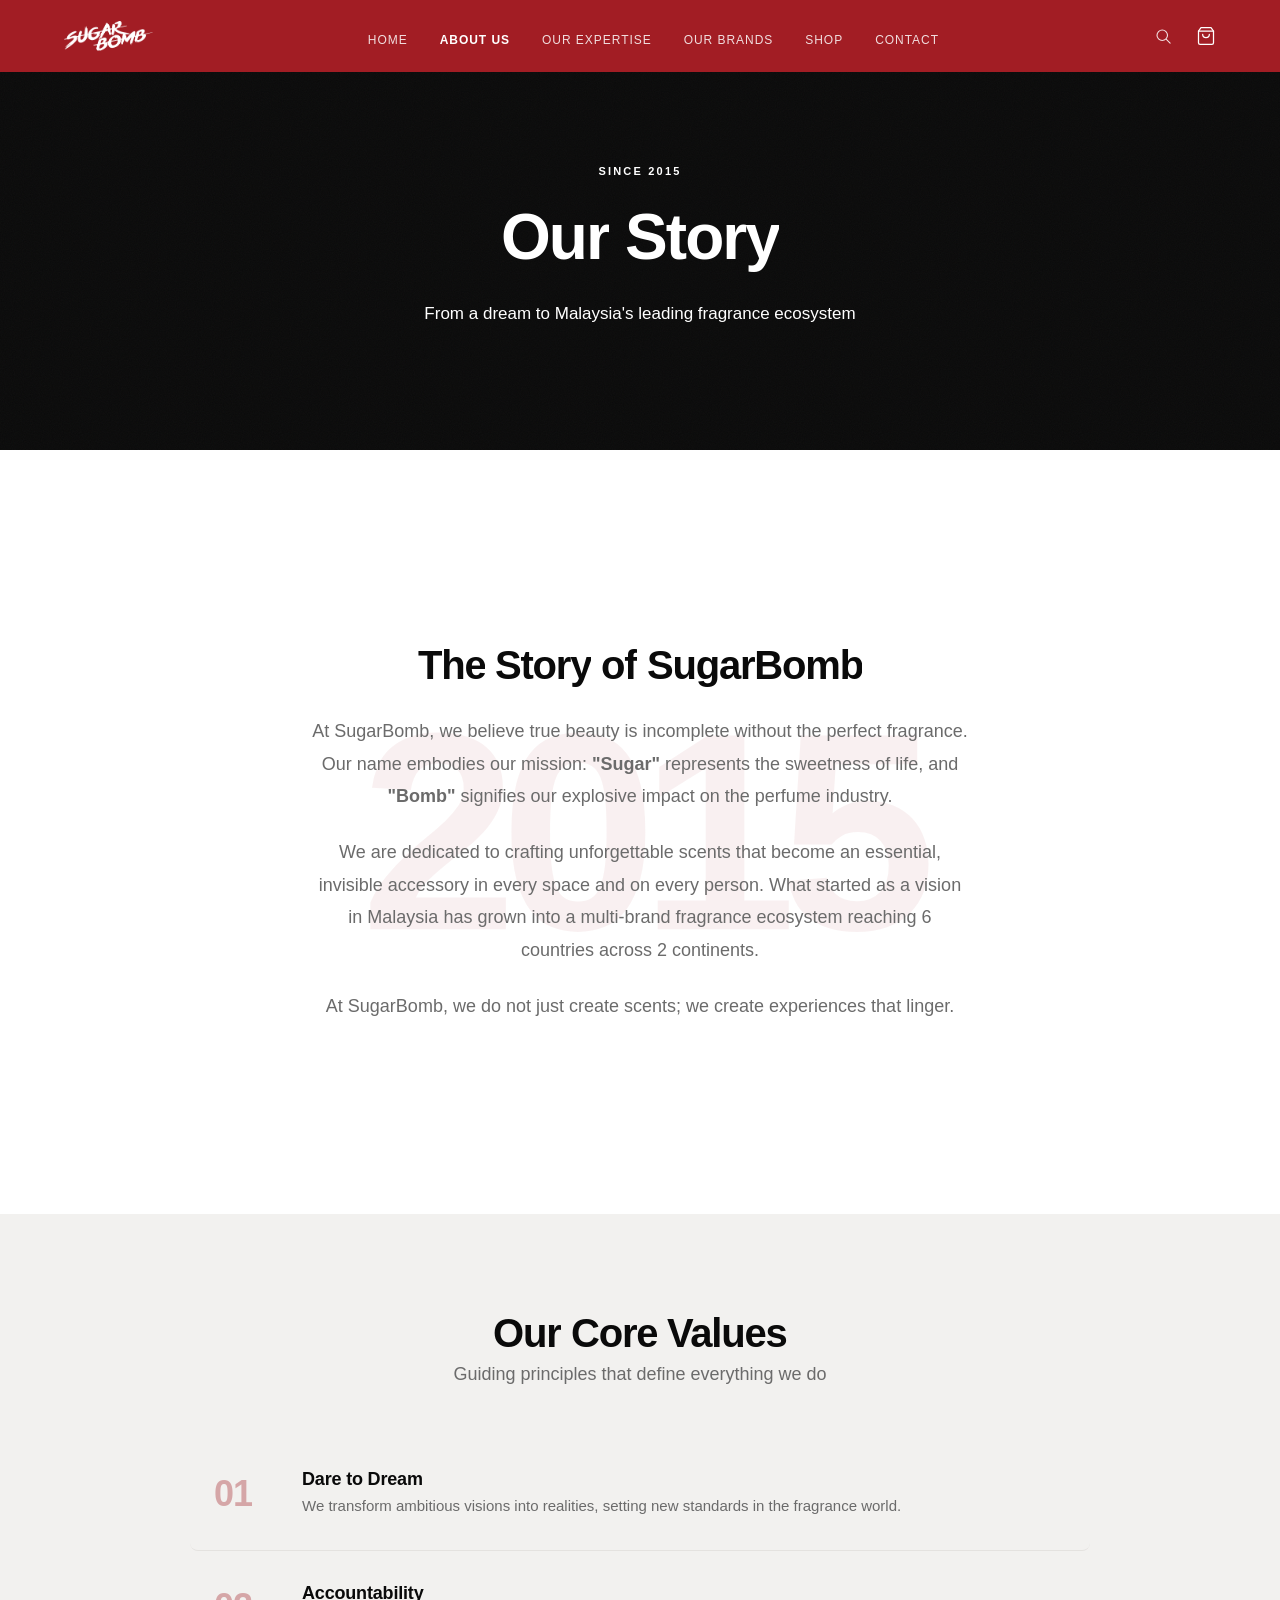
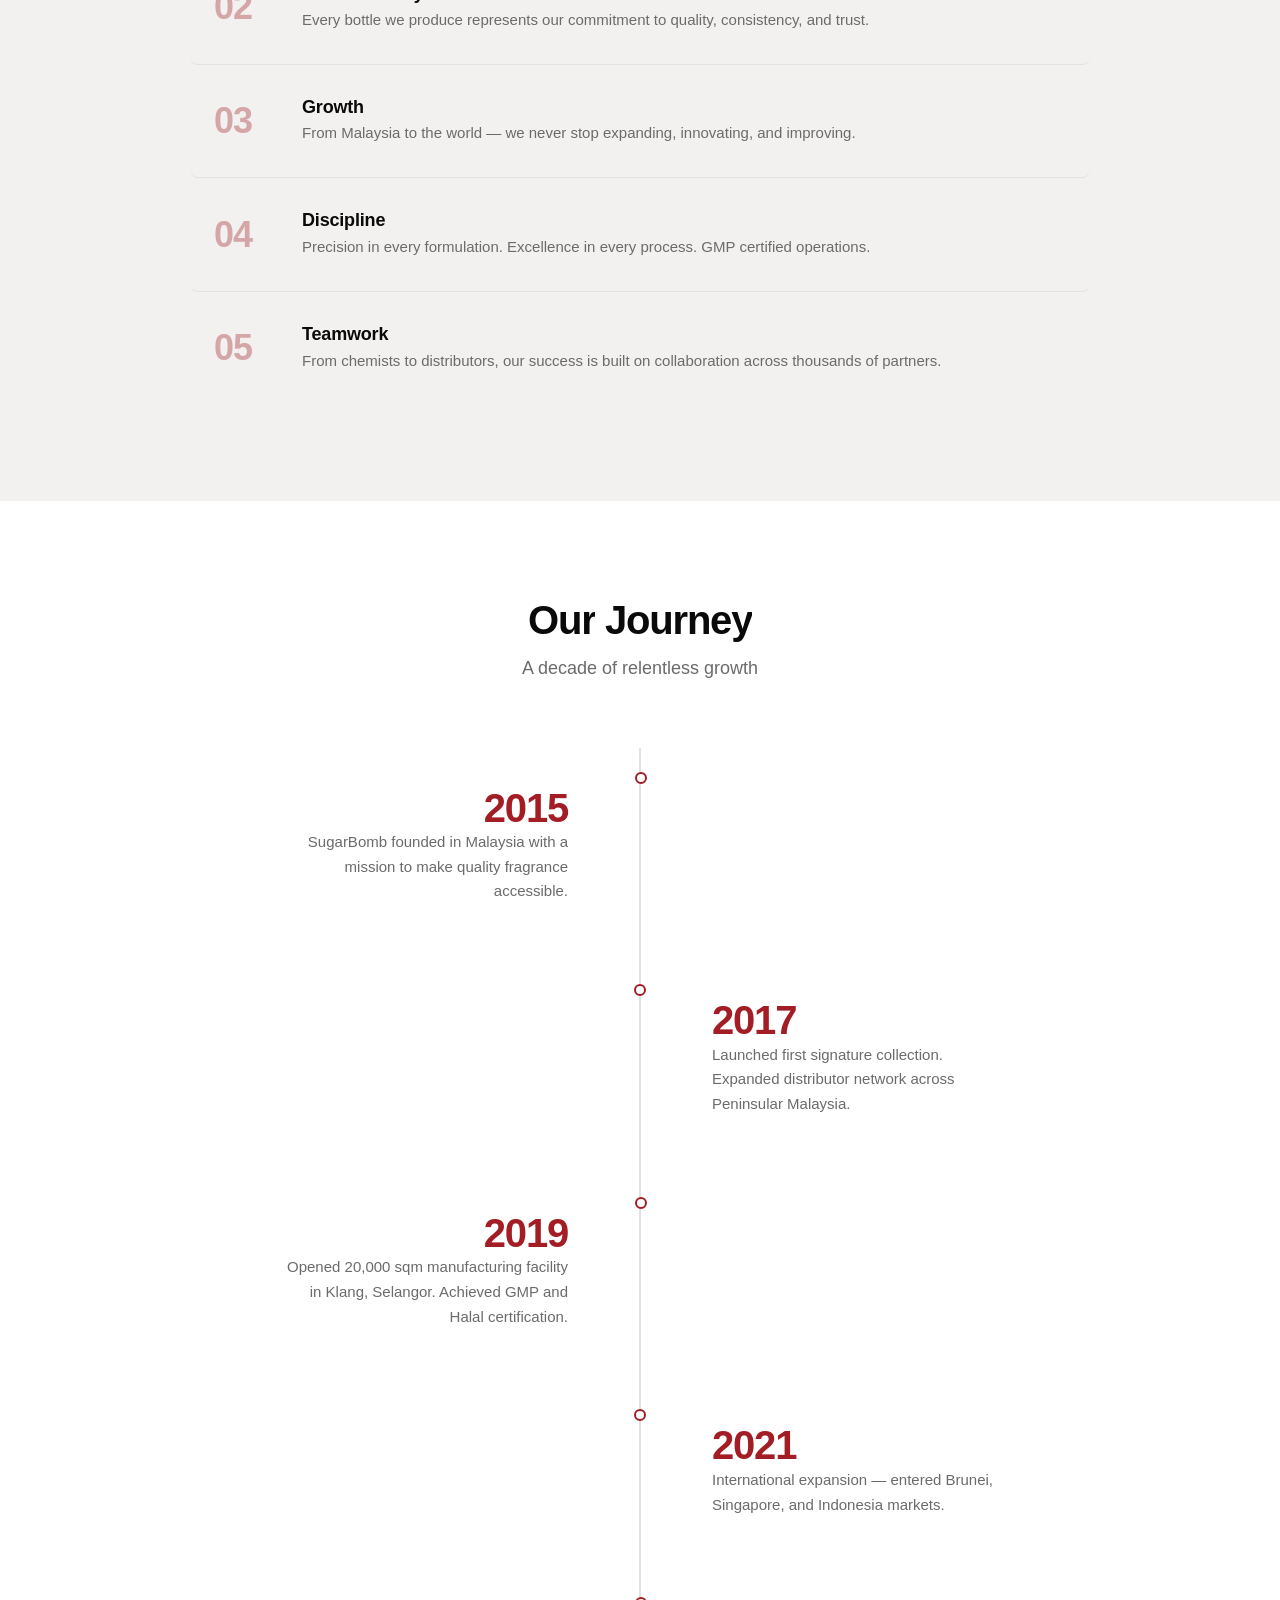
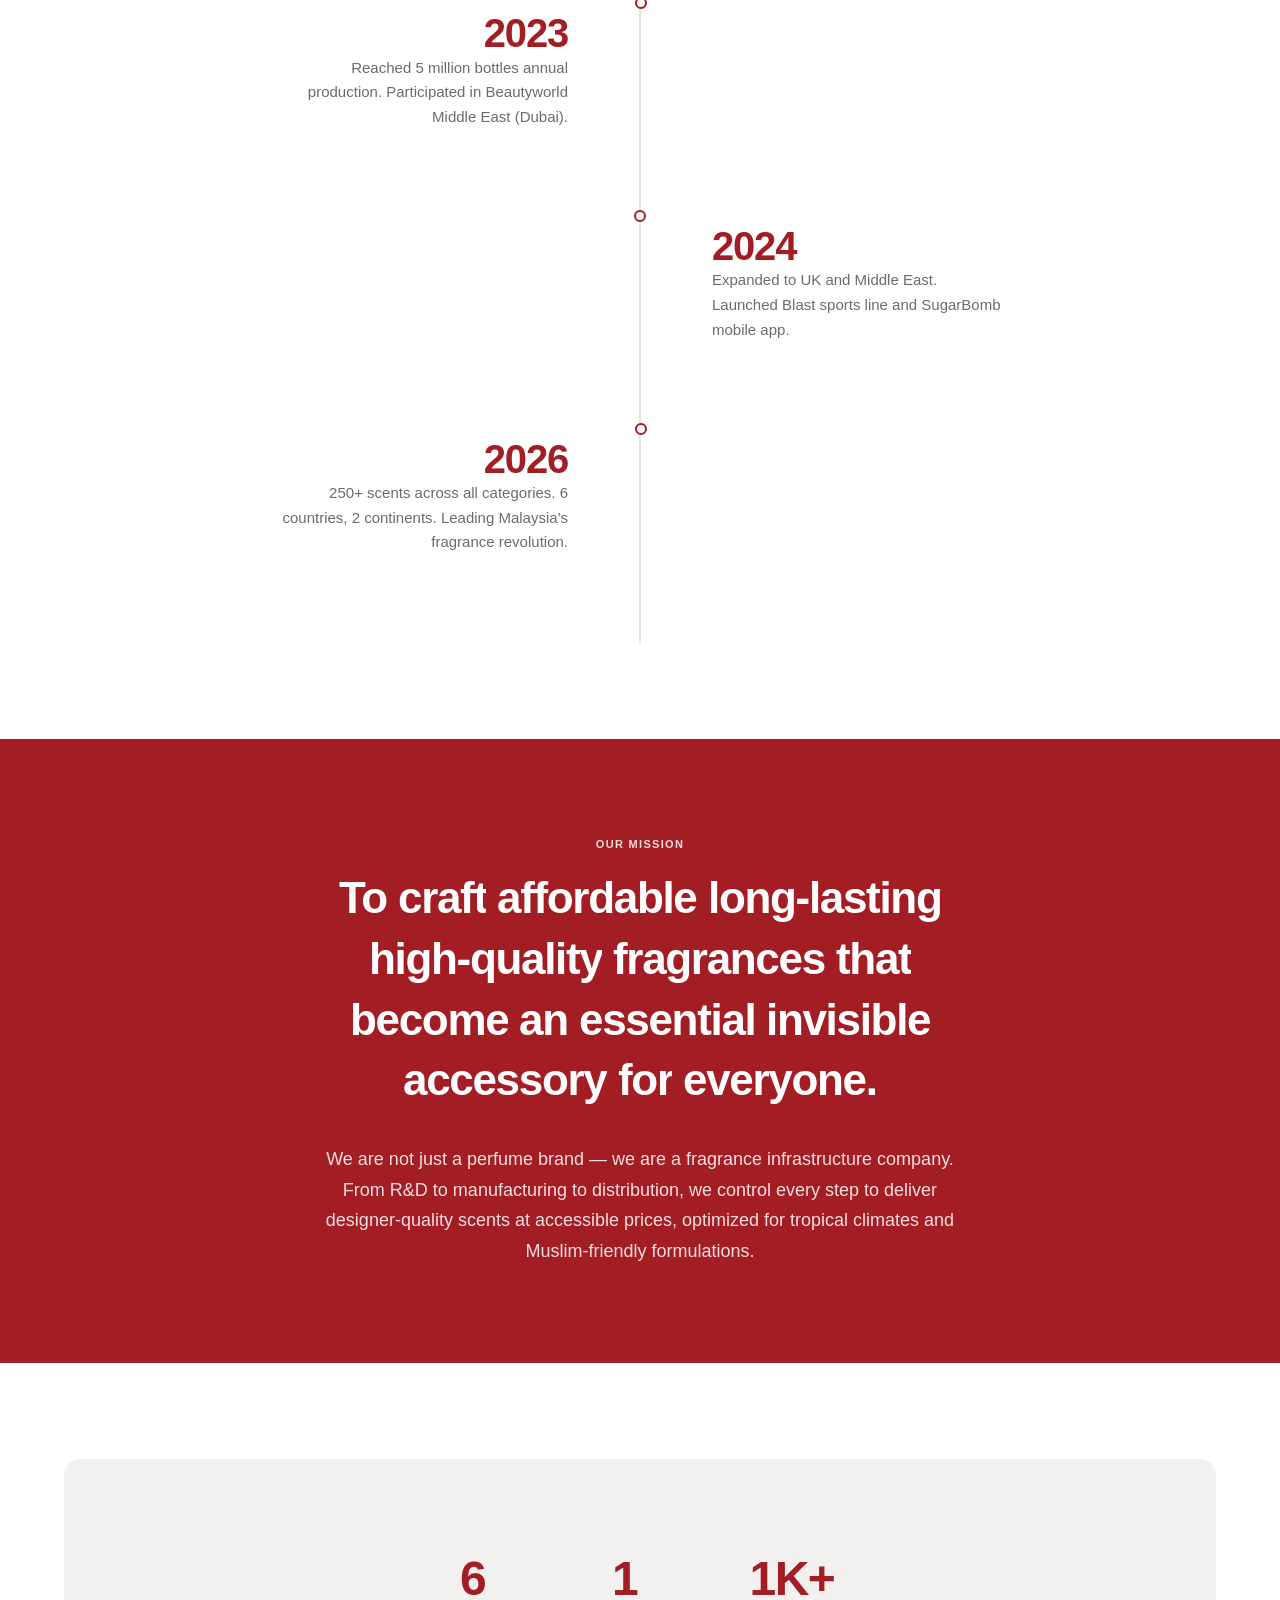
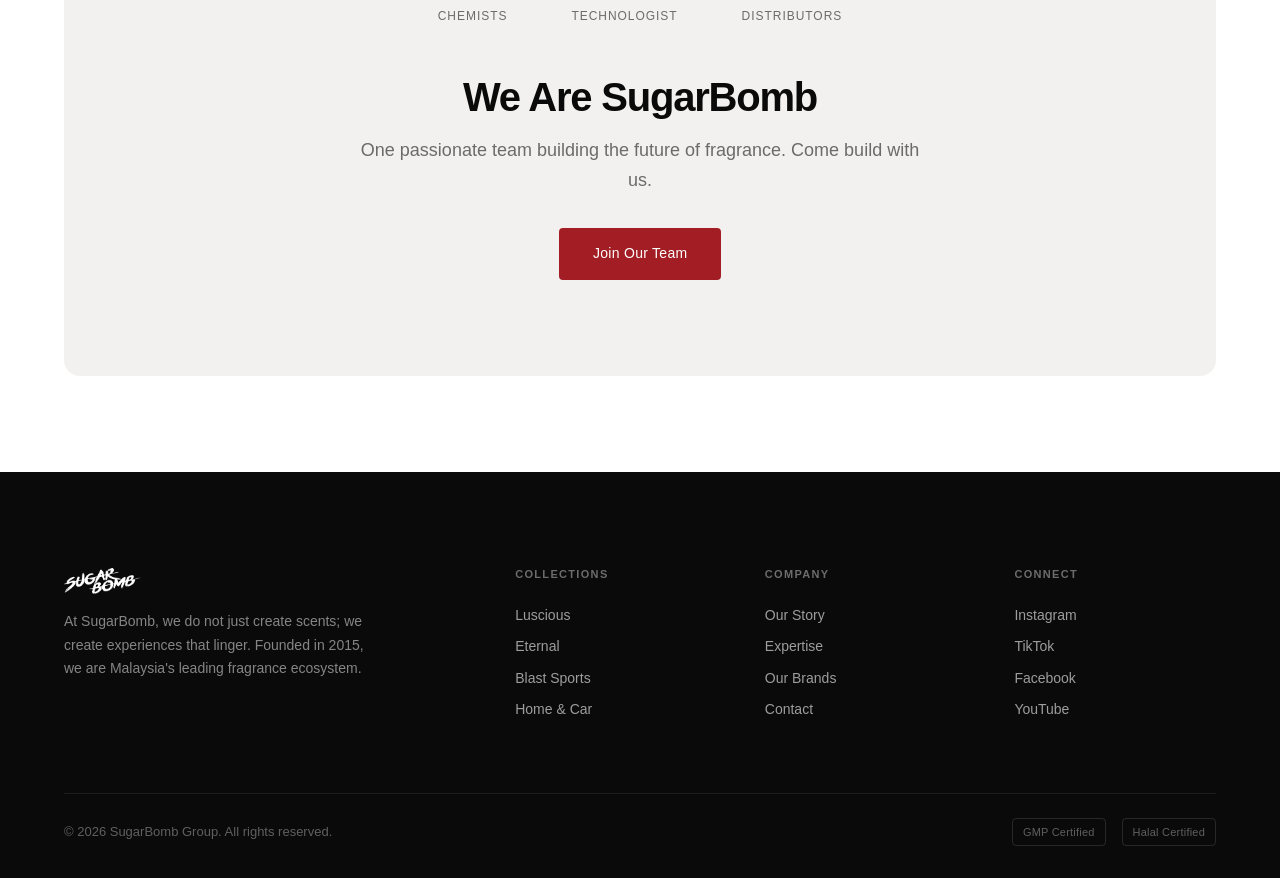
==== commit 8ce8ef32: "feat: add motion/interaction layer to about & expertise pages - New JS interaction engine: initNavHo" ====
--- a/about.html
+++ b/about.html
@@ -25,12 +25,13 @@
         <a href="contact.html" class="nav__link">Contact</a>
       </div>
       <div class="nav__actions">
-        <span class="nav__search">&#128269;</span>
-        <a href="cart.html" class="nav__cart">&#128722;<span class="nav__cart-count">0</span></a>
+        <span class="nav__search"><svg viewBox="0 0 24 24"><circle cx="11" cy="11" r="7"/><path d="m16.5 16.5 5 5"/></svg></span>
+        <a href="cart.html" class="nav__cart"><svg viewBox="0 0 24 24"><path d="M6 2 3 6v14a2 2 0 0 0 2 2h14a2 2 0 0 0 2-2V6l-3-4Z"/><path d="M3 6h18"/><path d="M16 10a4 4 0 0 1-8 0"/></svg><span class="nav__cart-count">0</span></a>
         <div class="nav__hamburger"><span></span><span></span><span></span></div>
       </div>
     </div>
   </nav>
+  <div class="nav__mobile-backdrop"></div>
   <div class="nav__mobile">
     <span class="nav__mobile-close">&times;</span>
     <a href="index.html">Home</a><a href="about.html">About Us</a><a href="expertise.html">Our Expertise</a>
@@ -38,30 +39,35 @@
   </div>
 
   <!-- HERO -->
-  <section class="hero hero--small">
-    <div class="hero__bg" style="background-image: url('assets/visuals/SB VISUAL 1.png');"></div>
-    <div class="hero__overlay"></div>
+  <section class="hero hero--small hero--about">
+    <div class="hero__gradient hero__gradient--about"></div>
+    <div class="hero__noise"></div>
     <div class="hero__content">
-      <p class="hero__label">Since 2015</p>
-      <h1 class="hero__title display-heading">Our Story</h1>
-      <p class="hero__subtitle">From a dream to Malaysia's leading fragrance ecosystem</p>
+      <p class="hero__label" data-animate="blur-in">Since 2015</p>
+      <h1 class="hero__title display-heading" data-reveal>Our Story</h1>
+      <p class="hero__subtitle delay-2" data-animate="blur-in">From a dream to Malaysia's leading fragrance ecosystem</p>
     </div>
   </section>
 
   <!-- BRAND STORY -->
   <section class="section">
     <div class="container" style="max-width: 800px;">
-      <div class="animate-on-scroll">
-        <h2 class="display-heading" style="margin-bottom: var(--space-lg);">The Story of SugarBomb</h2>
-        <p class="text-lg" style="color: var(--color-text-muted); line-height: 1.8; margin-bottom: var(--space-lg);">
-          At SugarBomb, we believe true beauty is incomplete without the perfect fragrance. Founded in <strong>2015</strong>, our name embodies our mission: <strong>"Sugar"</strong> represents the sweetness of life, and <strong>"Bomb"</strong> signifies our explosive impact on the perfume industry.
-        </p>
-        <p class="text-lg" style="color: var(--color-text-muted); line-height: 1.8; margin-bottom: var(--space-lg);">
-          We are dedicated to crafting unforgettable scents that become an essential, invisible accessory in every space and on every person. What started as a vision in Malaysia has grown into a multi-brand fragrance ecosystem reaching 6 countries across 2 continents.
-        </p>
-        <p class="text-lg" style="color: var(--color-text-muted); line-height: 1.8;">
-          At SugarBomb, we do not just create scents; we create experiences that linger.
-        </p>
+      <div data-animate="scale-up">
+        <div class="about-intro">
+          <div class="about-intro__year" aria-hidden="true">2015</div>
+          <div class="about-intro__body">
+            <h2 class="display-heading" data-reveal style="margin-bottom: var(--space-lg);">The Story of SugarBomb</h2>
+            <p class="text-lg" style="color: var(--color-text-muted); line-height: 1.8; margin-bottom: var(--space-lg);">
+              At SugarBomb, we believe true beauty is incomplete without the perfect fragrance. Our name embodies our mission: <strong>"Sugar"</strong> represents the sweetness of life, and <strong>"Bomb"</strong> signifies our explosive impact on the perfume industry.
+            </p>
+            <p class="text-lg" style="color: var(--color-text-muted); line-height: 1.8; margin-bottom: var(--space-lg);">
+              We are dedicated to crafting unforgettable scents that become an essential, invisible accessory in every space and on every person. What started as a vision in Malaysia has grown into a multi-brand fragrance ecosystem reaching 6 countries across 2 continents.
+            </p>
+            <p class="text-lg" style="color: var(--color-text-muted); line-height: 1.8;">
+              At SugarBomb, we do not just create scents; we create experiences that linger.
+            </p>
+          </div>
+        </div>
       </div>
     </div>
   </section>
@@ -70,34 +76,44 @@
   <section class="section section--gray">
     <div class="container">
       <div class="text-center" style="margin-bottom: var(--space-2xl);">
-        <h2 class="display-heading animate-on-scroll">Our Core Values</h2>
-        <p class="text-muted text-lg animate-on-scroll delay-1">Guiding principles that define everything we do</p>
-      </div>
-      <div class="grid grid-3" style="max-width: 1000px; margin: 0 auto;">
-        <div class="value-card animate-on-scroll delay-1">
-          <div class="value-card__icon">💫</div>
-          <h3 class="value-card__title">Dare to Dream</h3>
-          <p class="value-card__text">We transform ambitious visions into realities, setting new standards in the fragrance world.</p>
-        </div>
-        <div class="value-card animate-on-scroll delay-2">
-          <div class="value-card__icon">🎯</div>
-          <h3 class="value-card__title">Accountability</h3>
-          <p class="value-card__text">Every bottle we produce represents our commitment to quality, consistency, and trust.</p>
-        </div>
-        <div class="value-card animate-on-scroll delay-3">
-          <div class="value-card__icon">🌱</div>
-          <h3 class="value-card__title">Growth</h3>
-          <p class="value-card__text">From Malaysia to the world — we never stop expanding, innovating, and improving.</p>
-        </div>
-        <div class="value-card animate-on-scroll delay-1">
-          <div class="value-card__icon">⚡</div>
-          <h3 class="value-card__title">Discipline</h3>
-          <p class="value-card__text">Precision in every formulation. Excellence in every process. GMP certified operations.</p>
-        </div>
-        <div class="value-card animate-on-scroll delay-2">
-          <div class="value-card__icon">🤝</div>
-          <h3 class="value-card__title">Teamwork</h3>
-          <p class="value-card__text">From chemists to distributors, our success is built on collaboration across thousands of partners.</p>
+        <h2 class="display-heading" data-reveal>Our Core Values</h2>
+        <p class="text-muted text-lg" data-animate="blur-in">Guiding principles that define everything we do</p>
+      </div>
+      <div class="values-strip">
+        <div class="values-strip__item delay-1" data-animate="slide-left">
+          <span class="values-strip__num">01</span>
+          <div class="values-strip__content">
+            <h3 class="values-strip__title">Dare to Dream</h3>
+            <p class="values-strip__text">We transform ambitious visions into realities, setting new standards in the fragrance world.</p>
+          </div>
+        </div>
+        <div class="values-strip__item delay-2" data-animate="slide-right">
+          <span class="values-strip__num">02</span>
+          <div class="values-strip__content">
+            <h3 class="values-strip__title">Accountability</h3>
+            <p class="values-strip__text">Every bottle we produce represents our commitment to quality, consistency, and trust.</p>
+          </div>
+        </div>
+        <div class="values-strip__item delay-3" data-animate="slide-left">
+          <span class="values-strip__num">03</span>
+          <div class="values-strip__content">
+            <h3 class="values-strip__title">Growth</h3>
+            <p class="values-strip__text">From Malaysia to the world — we never stop expanding, innovating, and improving.</p>
+          </div>
+        </div>
+        <div class="values-strip__item delay-4" data-animate="slide-right">
+          <span class="values-strip__num">04</span>
+          <div class="values-strip__content">
+            <h3 class="values-strip__title">Discipline</h3>
+            <p class="values-strip__text">Precision in every formulation. Excellence in every process. GMP certified operations.</p>
+          </div>
+        </div>
+        <div class="values-strip__item delay-5" data-animate="slide-left">
+          <span class="values-strip__num">05</span>
+          <div class="values-strip__content">
+            <h3 class="values-strip__title">Teamwork</h3>
+            <p class="values-strip__text">From chemists to distributors, our success is built on collaboration across thousands of partners.</p>
+          </div>
         </div>
       </div>
     </div>
@@ -105,45 +121,54 @@
 
   <!-- TIMELINE -->
   <section class="section">
-    <div class="container" style="max-width: 700px;">
-      <div class="text-center" style="margin-bottom: var(--space-2xl);">
-        <h2 class="display-heading animate-on-scroll">Our Journey</h2>
-      </div>
-      <div class="timeline">
-        <div class="timeline__item animate-on-scroll delay-1">
-          <div class="timeline__dot"></div>
-          <div class="timeline__year">2015</div>
-          <div class="timeline__text">SugarBomb founded in Malaysia with a mission to make quality fragrance accessible.</div>
-        </div>
-        <div class="timeline__item animate-on-scroll delay-2">
-          <div class="timeline__dot"></div>
-          <div class="timeline__year">2017</div>
-          <div class="timeline__text">Launched first signature collection. Expanded distributor network across Peninsular Malaysia.</div>
-        </div>
-        <div class="timeline__item animate-on-scroll delay-3">
-          <div class="timeline__dot"></div>
-          <div class="timeline__year">2019</div>
-          <div class="timeline__text">Opened 20,000 sqm manufacturing facility in Klang, Selangor. Achieved GMP and Halal certification.</div>
-        </div>
-        <div class="timeline__item animate-on-scroll delay-4">
-          <div class="timeline__dot"></div>
-          <div class="timeline__year">2021</div>
-          <div class="timeline__text">International expansion — entered Brunei, Singapore, and Indonesia markets.</div>
-        </div>
-        <div class="timeline__item animate-on-scroll delay-1">
-          <div class="timeline__dot"></div>
-          <div class="timeline__year">2023</div>
-          <div class="timeline__text">Reached 5 million bottles annual production. Participated in Beautyworld Middle East (Dubai).</div>
-        </div>
-        <div class="timeline__item animate-on-scroll delay-2">
-          <div class="timeline__dot"></div>
-          <div class="timeline__year">2024</div>
-          <div class="timeline__text">Expanded to UK and Middle East. Launched Blast sports fragrance line and SugarBomb mobile app.</div>
-        </div>
-        <div class="timeline__item animate-on-scroll delay-3">
-          <div class="timeline__dot"></div>
-          <div class="timeline__year">2026</div>
-          <div class="timeline__text">250+ scents across all categories. 6 countries, 2 continents. Leading Malaysia's fragrance revolution.</div>
+    <div class="container" style="max-width: 900px;">
+      <div class="text-center" style="margin-bottom: var(--space-3xl);">
+        <h2 class="display-heading" data-reveal>Our Journey</h2>
+        <p class="text-muted text-lg" data-animate="blur-in" style="margin-top: var(--space-sm);">A decade of relentless growth</p>
+      </div>
+      <div class="timeline-v2">
+        <div class="timeline-v2__line scroll-fill" aria-hidden="true"></div>
+        <div class="timeline-v2__item timeline-v2__item--left" data-animate="slide-left">
+          <div class="timeline-v2__card">
+            <span class="timeline-v2__year">2015</span>
+            <p class="timeline-v2__text">SugarBomb founded in Malaysia with a mission to make quality fragrance accessible.</p>
+          </div>
+        </div>
+        <div class="timeline-v2__item timeline-v2__item--right" data-animate="slide-right">
+          <div class="timeline-v2__card">
+            <span class="timeline-v2__year">2017</span>
+            <p class="timeline-v2__text">Launched first signature collection. Expanded distributor network across Peninsular Malaysia.</p>
+          </div>
+        </div>
+        <div class="timeline-v2__item timeline-v2__item--left" data-animate="slide-left">
+          <div class="timeline-v2__card">
+            <span class="timeline-v2__year">2019</span>
+            <p class="timeline-v2__text">Opened 20,000 sqm manufacturing facility in Klang, Selangor. Achieved GMP and Halal certification.</p>
+          </div>
+        </div>
+        <div class="timeline-v2__item timeline-v2__item--right" data-animate="slide-right">
+          <div class="timeline-v2__card">
+            <span class="timeline-v2__year">2021</span>
+            <p class="timeline-v2__text">International expansion — entered Brunei, Singapore, and Indonesia markets.</p>
+          </div>
+        </div>
+        <div class="timeline-v2__item timeline-v2__item--left" data-animate="slide-left">
+          <div class="timeline-v2__card">
+            <span class="timeline-v2__year">2023</span>
+            <p class="timeline-v2__text">Reached 5 million bottles annual production. Participated in Beautyworld Middle East (Dubai).</p>
+          </div>
+        </div>
+        <div class="timeline-v2__item timeline-v2__item--right" data-animate="slide-right">
+          <div class="timeline-v2__card">
+            <span class="timeline-v2__year">2024</span>
+            <p class="timeline-v2__text">Expanded to UK and Middle East. Launched Blast sports line and SugarBomb mobile app.</p>
+          </div>
+        </div>
+        <div class="timeline-v2__item timeline-v2__item--left" data-animate="slide-left">
+          <div class="timeline-v2__card">
+            <span class="timeline-v2__year">2026</span>
+            <p class="timeline-v2__text">250+ scents across all categories. 6 countries, 2 continents. Leading Malaysia's fragrance revolution.</p>
+          </div>
         </div>
       </div>
     </div>
@@ -152,10 +177,10 @@
   <!-- MISSION VISION -->
   <section class="section section--red">
     <div class="container text-center" style="max-width: 800px;">
-      <div class="animate-on-scroll">
-        <p class="label" style="opacity: 0.85; margin-bottom: var(--space-md);">Our Mission</p>
-        <h2 class="display-heading" style="font-size: 2.75rem; line-height: 1.3; margin-bottom: var(--space-xl);">
-          "To craft affordable, long-lasting, high-quality fragrances that become an essential, invisible accessory for everyone."
+      <div>
+        <p class="label" data-animate="blur-in" style="opacity: 0.85; margin-bottom: var(--space-md);">Our Mission</p>
+        <h2 class="display-heading" data-reveal style="font-size: 2.75rem; line-height: 1.3; margin-bottom: var(--space-xl);">
+          To craft affordable long-lasting high-quality fragrances that become an essential invisible accessory for everyone.
         </h2>
         <p style="opacity: 0.85; font-size: 1.125rem; line-height: 1.7;">
           We are not just a perfume brand — we are a fragrance infrastructure company. From R&D to manufacturing to distribution, we control every step to deliver designer-quality scents at accessible prices, optimized for tropical climates and Muslim-friendly formulations.
@@ -166,13 +191,29 @@
 
   <!-- TEAM CTA -->
   <section class="section">
-    <div class="container text-center">
-      <div class="animate-on-scroll">
-        <h2 class="display-heading" style="margin-bottom: var(--space-md);">We Are SugarBomb</h2>
-        <p class="text-lg text-muted" style="max-width: 600px; margin: 0 auto var(--space-xl);">
-          6 Registered Chemists. 1 Professional Technologist. Thousands of distributors. One passionate team.
-        </p>
-        <a href="contact.html" class="btn btn--primary btn--lg">Join Our Team →</a>
+    <div class="container">
+      <div class="cta-block" data-animate="scale-up">
+        <div class="cta-block__inner">
+          <div class="cta-block__stats">
+            <div class="cta-block__stat">
+              <span class="cta-block__stat-num">6</span>
+              <span class="cta-block__stat-label">Chemists</span>
+            </div>
+            <div class="cta-block__stat">
+              <span class="cta-block__stat-num">1</span>
+              <span class="cta-block__stat-label">Technologist</span>
+            </div>
+            <div class="cta-block__stat">
+              <span class="cta-block__stat-num">1K+</span>
+              <span class="cta-block__stat-label">Distributors</span>
+            </div>
+          </div>
+          <h2 class="display-heading" style="margin-bottom: var(--space-md);">We Are SugarBomb</h2>
+          <p class="text-lg text-muted" style="max-width: 560px; margin: 0 auto var(--space-xl);">
+            One passionate team building the future of fragrance. Come build with us.
+          </p>
+          <a href="contact.html" class="btn btn--primary btn--lg magnetic">Join Our Team</a>
+        </div>
       </div>
     </div>
   </section>
--- a/css/style.css
+++ b/css/style.css
@@ -3,46 +3,38 @@
    Design System + Components + Page Layouts
    ============================================================ */
 
-/* --- Satoshi Font (Fontshare by Indian Type Foundry) --- */
 @import url('https://api.fontshare.com/v2/css?f[]=satoshi@300,400,500,700,900&display=swap');
 
 /* ============================================================
    1. DESIGN TOKENS
    ============================================================ */
 :root {
-  /* Colors — Primary */
   --color-red: #a21d24;
-  --color-black: #000000;
+  --color-black: #0a0a0a;
   --color-white: #ffffff;
-
-  /* Colors — Secondary */
-  --color-gray-light: #f0f0f0;
+  --color-cream: #faf9f7;
+  --color-gray-light: #f2f1ef;
   --color-maroon: #832325;
-
-  /* Colors — Functional */
   --color-red-hover: #832325;
-  --color-red-light: rgba(162, 29, 36, 0.1);
+  --color-red-light: rgba(162, 29, 36, 0.07);
   --color-overlay: rgba(0, 0, 0, 0.6);
   --color-red-overlay: rgba(162, 29, 36, 0.7);
-  --color-shadow: rgba(0, 0, 0, 0.08);
-  --color-shadow-lg: rgba(0, 0, 0, 0.16);
+  --color-shadow: rgba(0, 0, 0, 0.06);
+  --color-shadow-lg: rgba(0, 0, 0, 0.12);
   --color-success: #2e7d32;
   --color-error: #d4443b;
-  --color-text-muted: #666666;
-  --color-border: #e0e0e0;
-
-  /* Typography — Satoshi (single font family, weight-based hierarchy) */
+  --color-text-muted: #6b6b6b;
+  --color-border: #e4e2df;
+
   --font-display: "Satoshi", "Helvetica Neue", Arial, sans-serif;
   --font-body: "Satoshi", "Helvetica Neue", Arial, sans-serif;
 
-  /* Font Weight Hierarchy */
   --fw-light: 300;
   --fw-regular: 400;
   --fw-medium: 500;
   --fw-bold: 700;
   --fw-black: 900;
 
-  /* Spacing */
   --space-xs: 4px;
   --space-sm: 8px;
   --space-md: 16px;
@@ -52,20 +44,20 @@
   --space-3xl: 64px;
   --space-4xl: 96px;
 
-  /* Layout */
   --max-width: 1280px;
-  --nav-height: 64px;
-
-  /* Radius */
+  --nav-height: 72px;
+
   --radius-sm: 4px;
   --radius-md: 8px;
-  --radius-lg: 12px;
+  --radius-lg: 16px;
   --radius-pill: 999px;
 
-  /* Transitions */
-  --transition-fast: 150ms ease;
-  --transition-base: 300ms ease;
-  --transition-slow: 500ms ease;
+  --ease-out: cubic-bezier(0.16, 1, 0.3, 1);
+  --ease-in-out: cubic-bezier(0.65, 0, 0.35, 1);
+  --ease-spring: cubic-bezier(0.34, 1.56, 0.64, 1);
+  --transition-fast: 180ms var(--ease-out);
+  --transition-base: 400ms var(--ease-out);
+  --transition-slow: 600ms var(--ease-out);
 }
 
 /* ============================================================
@@ -87,11 +79,27 @@
 body {
   font-family: var(--font-body);
   font-weight: var(--fw-regular);
-  line-height: 1.6;
+  line-height: 1.65;
   color: var(--color-black);
   background: var(--color-white);
   overflow-x: hidden;
-}
+  opacity: 0;
+  transition: opacity 500ms ease;
+}
+
+body.page-loaded {
+  opacity: 1;
+}
+
+body.nav-open {
+  overflow: hidden;
+}
+
+/* Scrollbar */
+::-webkit-scrollbar { width: 6px; }
+::-webkit-scrollbar-track { background: var(--color-gray-light); }
+::-webkit-scrollbar-thumb { background: var(--color-red); border-radius: 3px; }
+::-webkit-scrollbar-thumb:hover { background: var(--color-maroon); }
 
 img {
   max-width: 100%;
@@ -116,18 +124,25 @@
 
 button { cursor: pointer; }
 
+::selection {
+  background: var(--color-red);
+  color: var(--color-white);
+}
+
 /* ============================================================
    3. TYPOGRAPHY
    ============================================================ */
 h1, h2, h3, h4, h5, h6 {
   font-family: var(--font-display);
   font-weight: var(--fw-bold);
-  line-height: 1.2;
+  line-height: 1.15;
+  letter-spacing: -0.02em;
 }
 
 .display-heading {
   font-family: var(--font-display);
   font-weight: var(--fw-black);
+  letter-spacing: -0.03em;
 }
 
 h1, .h1 { font-size: 3.5rem; font-weight: var(--fw-black); }
@@ -143,13 +158,13 @@
 .text-white { color: var(--color-white); }
 .text-red { color: var(--color-red); }
 .text-center { text-align: center; }
-.text-uppercase { text-transform: uppercase; letter-spacing: 0.05em; }
+.text-uppercase { text-transform: uppercase; letter-spacing: 0.06em; }
 
 .label {
-  font-size: 0.75rem;
-  font-weight: var(--fw-medium);
+  font-size: 0.6875rem;
+  font-weight: var(--fw-bold);
   text-transform: uppercase;
-  letter-spacing: 0.08em;
+  letter-spacing: 0.12em;
 }
 
 /* ============================================================
@@ -164,6 +179,7 @@
 
 .section {
   padding: var(--space-4xl) 0;
+  position: relative;
 }
 
 .section--red {
@@ -173,6 +189,10 @@
 
 .section--gray {
   background: var(--color-gray-light);
+}
+
+.section--cream {
+  background: var(--color-cream);
 }
 
 .section--black {
@@ -225,11 +245,14 @@
   justify-content: center;
   gap: var(--space-sm);
   font-weight: var(--fw-medium);
-  font-size: 0.875rem;
+  font-size: 0.8125rem;
+  letter-spacing: 0.02em;
   border-radius: var(--radius-sm);
   transition: all var(--transition-base);
   cursor: pointer;
   white-space: nowrap;
+  position: relative;
+  overflow: hidden;
 }
 
 .btn--md {
@@ -240,13 +263,13 @@
 .btn--lg {
   height: 52px;
   padding: 0 var(--space-xl);
-  font-size: 1rem;
+  font-size: 0.875rem;
 }
 
 .btn--sm {
   height: 36px;
   padding: 0 var(--space-md);
-  font-size: 0.875rem;
+  font-size: 0.8125rem;
 }
 
 .btn--primary {
@@ -257,6 +280,12 @@
 .btn--primary:hover {
   background: var(--color-maroon);
   border-color: var(--color-maroon);
+  transform: translateY(-1px);
+  box-shadow: 0 4px 20px rgba(162, 29, 36, 0.3);
+}
+.btn--primary:active {
+  transform: translateY(0);
+  box-shadow: none;
 }
 
 .btn--secondary {
@@ -267,17 +296,20 @@
 .btn--secondary:hover {
   background: var(--color-red);
   color: var(--color-white);
-}
+  transform: translateY(-1px);
+}
+.btn--secondary:active { transform: translateY(0); }
 
 .btn--ghost {
   background: transparent;
   color: var(--color-black);
-  border: 2px solid var(--color-black);
+  border: 2px solid var(--color-border);
 }
 .btn--ghost:hover {
-  background: var(--color-black);
-  color: var(--color-white);
-}
+  border-color: var(--color-black);
+  transform: translateY(-1px);
+}
+.btn--ghost:active { transform: translateY(0); }
 
 .btn--white {
   background: var(--color-white);
@@ -285,18 +317,25 @@
   border: 2px solid var(--color-white);
 }
 .btn--white:hover {
-  background: var(--color-gray-light);
-}
+  background: var(--color-cream);
+  border-color: var(--color-cream);
+  transform: translateY(-1px);
+  box-shadow: 0 4px 20px rgba(255, 255, 255, 0.2);
+}
+.btn--white:active { transform: translateY(0); }
 
 .btn--white-outline {
   background: transparent;
   color: var(--color-white);
-  border: 2px solid var(--color-white);
+  border: 2px solid rgba(255,255,255,0.4);
 }
 .btn--white-outline:hover {
   background: var(--color-white);
   color: var(--color-red);
-}
+  border-color: var(--color-white);
+  transform: translateY(-1px);
+}
+.btn--white-outline:active { transform: translateY(0); }
 
 .btn--text {
   background: none;
@@ -305,9 +344,21 @@
   padding: 0;
   height: auto;
   font-weight: var(--fw-medium);
-}
-.btn--text:hover {
-  text-decoration: underline;
+  letter-spacing: 0;
+  position: relative;
+}
+.btn--text::after {
+  content: '';
+  position: absolute;
+  bottom: -2px;
+  left: 0;
+  width: 0;
+  height: 1px;
+  background: currentColor;
+  transition: width var(--transition-base);
+}
+.btn--text:hover::after {
+  width: 100%;
 }
 
 .btn--full {
@@ -325,12 +376,19 @@
   z-index: 1000;
   height: var(--nav-height);
   background: var(--color-red);
-  transition: all var(--transition-base);
+  transition: transform 500ms var(--ease-out), background 500ms var(--ease-out), box-shadow 500ms var(--ease-out);
+  will-change: transform;
+}
+
+.nav--hidden {
+  transform: translateY(-100%);
 }
 
 .nav.scrolled {
-  background: var(--color-white);
-  box-shadow: 0 2px 20px var(--color-shadow);
+  background: rgba(255, 255, 255, 0.95);
+  backdrop-filter: blur(20px);
+  -webkit-backdrop-filter: blur(20px);
+  box-shadow: 0 1px 0 rgba(0, 0, 0, 0.06);
 }
 
 .nav__inner {
@@ -344,8 +402,9 @@
 }
 
 .nav__logo img {
-  height: 32px;
+  height: 30px;
   width: auto;
+  transition: opacity var(--transition-fast);
 }
 
 .nav__logo .logo-dark { display: none; }
@@ -359,64 +418,113 @@
 }
 
 .nav__link {
-  color: var(--color-white);
-  font-size: 0.8125rem;
+  color: rgba(255, 255, 255, 0.85);
+  font-size: 0.75rem;
   font-weight: var(--fw-medium);
   text-transform: uppercase;
-  letter-spacing: 0.05em;
+  letter-spacing: 0.08em;
   position: relative;
-  transition: opacity var(--transition-fast);
+  padding: 4px 0;
+  transition: color var(--transition-fast);
+  overflow: hidden;
+  display: inline-flex;
+  height: 1.4em;
+  line-height: 1.4;
+}
+
+.nav__link span {
+  display: block;
+  transition: transform 0.45s var(--ease-out);
 }
 
 .nav__link::after {
-  content: '';
+  content: attr(data-text);
   position: absolute;
-  bottom: -4px;
   left: 0;
-  width: 0;
-  height: 2px;
-  background: currentColor;
-  transition: width var(--transition-base);
-}
-
-.nav__link:hover::after,
-.nav__link.active::after {
-  width: 100%;
+  top: 0;
+  transform: translateY(110%);
+  transition: transform 0.45s var(--ease-out);
+  color: var(--color-white);
+  font-weight: var(--fw-bold);
+}
+
+.nav__link:hover span {
+  transform: translateY(-110%);
+}
+
+.nav__link:hover::after {
+  transform: translateY(0);
+}
+
+.nav__link:hover {
+  color: var(--color-white);
+}
+
+.nav__link.active {
+  color: var(--color-white);
+  font-weight: var(--fw-bold);
 }
 
 .nav.scrolled .nav__link {
+  color: var(--color-text-muted);
+}
+
+.nav.scrolled .nav__link::after {
   color: var(--color-black);
+  font-weight: var(--fw-bold);
+}
+
+.nav.scrolled .nav__link:hover,
+.nav.scrolled .nav__link.active {
+  color: var(--color-black);
 }
 
 .nav__actions {
   display: flex;
   align-items: center;
-  gap: var(--space-md);
+  gap: var(--space-lg);
 }
 
 .nav__cart {
   position: relative;
   color: var(--color-white);
-  font-size: 1.25rem;
+  display: flex;
+  align-items: center;
   cursor: pointer;
+  transition: color var(--transition-fast), transform var(--transition-fast);
+}
+
+.nav__cart:hover {
+  transform: scale(1.05);
+}
+
+.nav__cart svg {
+  width: 20px;
+  height: 20px;
+  stroke: currentColor;
+  fill: none;
+  stroke-width: 1.5;
+  stroke-linecap: round;
+  stroke-linejoin: round;
 }
 
 .nav.scrolled .nav__cart { color: var(--color-black); }
 
 .nav__cart-count {
   position: absolute;
-  top: -6px;
-  right: -8px;
+  top: -8px;
+  right: -10px;
   width: 18px;
   height: 18px;
   background: var(--color-white);
   color: var(--color-red);
-  font-size: 0.625rem;
+  font-size: 0.5625rem;
   font-weight: var(--fw-bold);
   border-radius: 50%;
   display: flex;
   align-items: center;
   justify-content: center;
+  transition: all var(--transition-fast);
 }
 
 .nav.scrolled .nav__cart-count {
@@ -426,64 +534,147 @@
 
 .nav__search {
   color: var(--color-white);
-  font-size: 1.125rem;
+  display: flex;
+  align-items: center;
   cursor: pointer;
-}
-
+  transition: color var(--transition-fast), opacity var(--transition-fast), transform var(--transition-fast);
+  opacity: 0.85;
+}
+
+.nav__search svg {
+  width: 18px;
+  height: 18px;
+  stroke: currentColor;
+  fill: none;
+  stroke-width: 1.5;
+  stroke-linecap: round;
+  stroke-linejoin: round;
+}
+
+.nav__search:hover { opacity: 1; transform: scale(1.05); }
 .nav.scrolled .nav__search { color: var(--color-black); }
 
 .nav__hamburger {
   display: none;
   flex-direction: column;
-  gap: 5px;
+  gap: 6px;
   cursor: pointer;
+  padding: 4px;
+  position: relative;
+  z-index: 1001;
 }
 
 .nav__hamburger span {
   display: block;
-  width: 24px;
-  height: 2px;
+  width: 22px;
+  height: 1.5px;
   background: var(--color-white);
-  transition: all var(--transition-base);
+  transition: all 400ms var(--ease-out);
+  transform-origin: center;
 }
 
 .nav.scrolled .nav__hamburger span {
   background: var(--color-black);
 }
 
+.nav__hamburger.active span:nth-child(1) {
+  transform: rotate(45deg) translate(5px, 5px);
+}
+
+.nav__hamburger.active span:nth-child(2) {
+  opacity: 0;
+  transform: scaleX(0);
+}
+
+.nav__hamburger.active span:nth-child(3) {
+  transform: rotate(-45deg) translate(5px, -5px);
+}
+
 /* Mobile Nav Overlay */
 .nav__mobile {
-  display: none;
   position: fixed;
   top: 0;
-  left: 0;
   right: 0;
   bottom: 0;
-  background: var(--color-red);
+  width: min(400px, 85vw);
+  background: var(--color-black);
   z-index: 999;
+  display: flex;
   flex-direction: column;
-  align-items: center;
   justify-content: center;
-  gap: var(--space-xl);
-}
-
-.nav__mobile.open { display: flex; }
+  padding: var(--space-3xl);
+  gap: 0;
+  transform: translateX(100%);
+  transition: transform 500ms var(--ease-out);
+  will-change: transform;
+}
+
+.nav__mobile.open {
+  transform: translateX(0);
+}
+
+.nav__mobile-backdrop {
+  position: fixed;
+  inset: 0;
+  background: rgba(0, 0, 0, 0.5);
+  z-index: 998;
+  opacity: 0;
+  pointer-events: none;
+  transition: opacity 400ms var(--ease-out);
+}
+
+.nav__mobile-backdrop.visible {
+  opacity: 1;
+  pointer-events: auto;
+}
 
 .nav__mobile-close {
   position: absolute;
   top: var(--space-lg);
   right: var(--space-lg);
+  color: rgba(255, 255, 255, 0.5);
+  font-size: 1.5rem;
+  cursor: pointer;
+  transition: color var(--transition-fast);
+  line-height: 1;
+}
+.nav__mobile-close:hover { color: var(--color-white); }
+
+.nav__mobile a {
+  color: rgba(255, 255, 255, 0.6);
+  font-size: 1.75rem;
+  font-weight: var(--fw-bold);
+  letter-spacing: -0.02em;
+  padding: var(--space-md) 0;
+  transition: color 300ms var(--ease-out), transform 300ms var(--ease-out);
+  display: block;
+}
+
+.nav__mobile a:hover {
   color: var(--color-white);
-  font-size: 2rem;
-  cursor: pointer;
-}
-
-.nav__mobile a {
-  color: var(--color-white);
-  font-size: 1.5rem;
-  font-weight: var(--fw-medium);
-  text-transform: uppercase;
-  letter-spacing: 0.05em;
+  transform: translateX(8px);
+}
+
+.nav__mobile.open a {
+  animation: mobileNavIn 400ms var(--ease-out) both;
+}
+.nav__mobile.open a:nth-child(1) { animation-delay: 80ms; }
+.nav__mobile.open a:nth-child(2) { animation-delay: 120ms; }
+.nav__mobile.open a:nth-child(3) { animation-delay: 160ms; }
+.nav__mobile.open a:nth-child(4) { animation-delay: 200ms; }
+.nav__mobile.open a:nth-child(5) { animation-delay: 240ms; }
+.nav__mobile.open a:nth-child(6) { animation-delay: 280ms; }
+.nav__mobile.open a:nth-child(7) { animation-delay: 320ms; }
+
+@keyframes mobileNavIn {
+  from {
+    opacity: 0;
+    transform: translateX(30px);
+  }
+  to {
+    opacity: 1;
+    transform: translateX(0);
+  }
 }
 
 /* ============================================================
@@ -491,7 +682,7 @@
    ============================================================ */
 .hero {
   position: relative;
-  min-height: 85vh;
+  min-height: 90vh;
   display: flex;
   align-items: center;
   justify-content: center;
@@ -510,10 +701,23 @@
   top: 0;
   left: 0;
   width: 100%;
-  height: 100%;
+  height: 120%;
   background-size: cover;
   background-position: center;
   z-index: -2;
+  will-change: transform;
+}
+
+/* Ken Burns only when no parallax JS */
+@media (prefers-reduced-motion: no-preference) {
+  .hero__bg {
+    animation: heroKenBurns 25s ease-in-out infinite alternate;
+  }
+}
+
+@keyframes heroKenBurns {
+  0% { transform: scale(1); }
+  100% { transform: scale(1.06); }
 }
 
 .hero__overlay {
@@ -522,40 +726,42 @@
   left: 0;
   width: 100%;
   height: 100%;
-  background: linear-gradient(135deg, rgba(162, 29, 36, 0.85) 0%, rgba(131, 35, 37, 0.9) 100%);
+  background: linear-gradient(160deg, rgba(162, 29, 36, 0.88) 0%, rgba(100, 15, 20, 0.92) 100%);
   z-index: -1;
 }
 
 .hero__content {
-  max-width: 760px;
+  max-width: 720px;
   padding: var(--space-3xl) var(--space-lg);
 }
 
 .hero__label {
-  font-size: 0.8125rem;
-  font-weight: var(--fw-medium);
+  font-size: 0.6875rem;
+  font-weight: var(--fw-bold);
   text-transform: uppercase;
-  letter-spacing: 0.15em;
-  margin-bottom: var(--space-md);
-  opacity: 0.85;
+  letter-spacing: 0.2em;
+  margin-bottom: var(--space-lg);
+  opacity: 0.75;
 }
 
 .hero__title {
   font-family: var(--font-display);
-  font-size: 3.5rem;
+  font-size: 4rem;
   font-weight: var(--fw-black);
-  line-height: 1.1;
+  line-height: 1.05;
+  letter-spacing: -0.03em;
   margin-bottom: var(--space-lg);
 }
 
 .hero__subtitle {
-  font-size: 1.125rem;
-  line-height: 1.6;
-  opacity: 0.9;
+  font-size: 1.0625rem;
+  line-height: 1.65;
+  opacity: 0.8;
   margin-bottom: var(--space-xl);
-  max-width: 560px;
+  max-width: 520px;
   margin-left: auto;
   margin-right: auto;
+  font-weight: var(--fw-light);
 }
 
 .hero__actions {
@@ -563,6 +769,30 @@
   gap: var(--space-md);
   justify-content: center;
   flex-wrap: wrap;
+}
+
+/* Page load hero animation */
+.page-loaded .hero__label,
+.page-loaded .hero__title,
+.page-loaded .hero__subtitle,
+.page-loaded .hero__actions {
+  animation: heroReveal 700ms var(--ease-out) both;
+}
+
+.page-loaded .hero__label { animation-delay: 200ms; }
+.page-loaded .hero__title { animation-delay: 350ms; }
+.page-loaded .hero__subtitle { animation-delay: 500ms; }
+.page-loaded .hero__actions { animation-delay: 650ms; }
+
+@keyframes heroReveal {
+  from {
+    opacity: 0;
+    transform: translateY(20px);
+  }
+  to {
+    opacity: 1;
+    transform: translateY(0);
+  }
 }
 
 /* ============================================================
@@ -574,14 +804,15 @@
   background: var(--color-white);
   border-radius: var(--radius-md);
   overflow: hidden;
-  box-shadow: 0 2px 12px var(--color-shadow);
-  transition: transform var(--transition-base), box-shadow var(--transition-base);
+  box-shadow: 0 1px 3px var(--color-shadow);
+  transition: transform 500ms var(--ease-out), box-shadow 500ms var(--ease-out);
   cursor: pointer;
+  display: block;
 }
 
 .product-card:hover {
-  transform: translateY(-4px);
-  box-shadow: 0 8px 30px rgba(0,0,0,0.12);
+  transform: translateY(-6px);
+  box-shadow: 0 20px 40px rgba(0, 0, 0, 0.08);
 }
 
 .product-card__image {
@@ -595,11 +826,11 @@
   width: 100%;
   height: 100%;
   object-fit: cover;
-  transition: transform var(--transition-slow);
+  transition: transform 700ms var(--ease-out);
 }
 
 .product-card:hover .product-card__image img {
-  transform: scale(1.05);
+  transform: scale(1.04);
 }
 
 .product-card__badge {
@@ -608,25 +839,25 @@
   left: var(--space-md);
   background: var(--color-red);
   color: var(--color-white);
-  font-size: 0.6875rem;
-  font-weight: var(--fw-medium);
-  padding: 4px 12px;
+  font-size: 0.625rem;
+  font-weight: var(--fw-bold);
+  padding: 5px 12px;
   border-radius: var(--radius-sm);
   text-transform: uppercase;
-  letter-spacing: 0.05em;
+  letter-spacing: 0.06em;
 }
 
 .product-card__badge--black { background: var(--color-black); }
 
 .product-card__body {
-  padding: var(--space-md) var(--space-md) var(--space-lg);
+  padding: var(--space-lg) var(--space-md) var(--space-xl);
 }
 
 .product-card__category {
-  font-size: 0.6875rem;
-  font-weight: var(--fw-medium);
+  font-size: 0.625rem;
+  font-weight: var(--fw-bold);
   text-transform: uppercase;
-  letter-spacing: 0.08em;
+  letter-spacing: 0.1em;
   color: var(--color-text-muted);
   margin-bottom: var(--space-xs);
 }
@@ -635,6 +866,7 @@
   font-size: 1rem;
   font-weight: var(--fw-medium);
   margin-bottom: var(--space-xs);
+  letter-spacing: -0.01em;
 }
 
 .product-card__notes {
@@ -644,28 +876,30 @@
 }
 
 .product-card__price {
-  font-size: 1.125rem;
+  font-size: 1.0625rem;
   font-weight: var(--fw-bold);
   color: var(--color-red);
   margin-bottom: var(--space-md);
 }
 
 .product-card__cta {
-  font-size: 0.8125rem;
-  font-weight: var(--fw-medium);
+  font-size: 0.75rem;
+  font-weight: var(--fw-bold);
   color: var(--color-red);
   display: inline-flex;
   align-items: center;
   gap: 4px;
+  text-transform: uppercase;
+  letter-spacing: 0.06em;
   transition: gap var(--transition-base);
 }
 
-.product-card:hover .product-card__cta { gap: 8px; }
+.product-card:hover .product-card__cta { gap: 10px; }
 
 /* Collection Card */
 .collection-card {
   position: relative;
-  border-radius: var(--radius-md);
+  border-radius: var(--radius-lg);
   overflow: hidden;
   aspect-ratio: 3/4;
   cursor: pointer;
@@ -675,11 +909,11 @@
   width: 100%;
   height: 100%;
   object-fit: cover;
-  transition: transform var(--transition-slow);
+  transition: transform 700ms var(--ease-out);
 }
 
 .collection-card:hover .collection-card__image {
-  transform: scale(1.05);
+  transform: scale(1.06);
 }
 
 .collection-card__overlay {
@@ -688,8 +922,13 @@
   left: 0;
   right: 0;
   padding: var(--space-xl) var(--space-lg);
-  background: linear-gradient(to top, rgba(0,0,0,0.7), transparent);
+  background: linear-gradient(to top, rgba(0,0,0,0.65) 0%, transparent 100%);
   color: var(--color-white);
+  transition: padding var(--transition-base);
+}
+
+.collection-card:hover .collection-card__overlay {
+  padding-bottom: calc(var(--space-xl) + 4px);
 }
 
 .collection-card__name {
@@ -697,67 +936,91 @@
   font-size: 1.5rem;
   font-weight: var(--fw-bold);
   margin-bottom: var(--space-xs);
+  letter-spacing: -0.02em;
 }
 
 .collection-card__count {
-  font-size: 0.8125rem;
-  opacity: 0.8;
+  font-size: 0.75rem;
+  opacity: 0.7;
+  font-weight: var(--fw-medium);
+  letter-spacing: 0.02em;
 }
 
 /* Stat Card */
 .stat-card {
   text-align: center;
   padding: var(--space-xl) var(--space-md);
+  transition: transform var(--transition-base);
+}
+
+.stat-card:hover {
+  transform: translateY(-2px);
 }
 
 .stat-card__number {
   font-family: var(--font-display);
-  font-size: 2.5rem;
+  font-size: 2.75rem;
   font-weight: var(--fw-black);
   margin-bottom: var(--space-xs);
+  letter-spacing: -0.03em;
 }
 
 .stat-card__label {
-  font-size: 0.875rem;
-  opacity: 0.85;
+  font-size: 0.8125rem;
+  opacity: 0.75;
+  font-weight: var(--fw-medium);
+  letter-spacing: 0.02em;
 }
 
 /* Value Card */
 .value-card {
   background: var(--color-white);
-  border-radius: var(--radius-md);
-  padding: var(--space-xl);
-  box-shadow: 0 2px 12px var(--color-shadow);
+  border-radius: var(--radius-lg);
+  padding: var(--space-2xl) var(--space-xl);
+  box-shadow: 0 1px 3px var(--color-shadow);
   text-align: center;
-  transition: transform var(--transition-base);
+  transition: transform 500ms var(--ease-out), box-shadow 500ms var(--ease-out);
 }
 
 .value-card:hover {
   transform: translateY(-4px);
+  box-shadow: 0 16px 40px rgba(0, 0, 0, 0.06);
 }
 
 .value-card__icon {
-  font-size: 2.5rem;
+  font-size: 1.5rem;
   margin-bottom: var(--space-md);
+  display: flex;
+  align-items: center;
+  justify-content: center;
+  width: 56px;
+  height: 56px;
+  background: var(--color-red-light);
+  border-radius: 50%;
+  margin-left: auto;
+  margin-right: auto;
+  color: var(--color-red);
+  font-weight: var(--fw-bold);
 }
 
 .value-card__title {
-  font-size: 1.125rem;
+  font-size: 1.0625rem;
   font-weight: var(--fw-bold);
   margin-bottom: var(--space-sm);
+  letter-spacing: -0.01em;
 }
 
 .value-card__text {
   font-size: 0.875rem;
   color: var(--color-text-muted);
-  line-height: 1.6;
+  line-height: 1.65;
 }
 
 /* Feature Card */
 .feature-card {
   display: grid;
   grid-template-columns: 1fr 1fr;
-  gap: var(--space-2xl);
+  gap: var(--space-3xl);
   align-items: center;
 }
 
@@ -765,7 +1028,7 @@
 .feature-card--reverse > * { direction: ltr; }
 
 .feature-card__image {
-  border-radius: var(--radius-md);
+  border-radius: var(--radius-lg);
   overflow: hidden;
   aspect-ratio: 4/5;
   background: var(--color-gray-light);
@@ -775,6 +1038,11 @@
   width: 100%;
   height: 100%;
   object-fit: cover;
+  transition: transform 700ms var(--ease-out);
+}
+
+.feature-card:hover .feature-card__image img {
+  transform: scale(1.03);
 }
 
 .feature-card__content { padding: var(--space-lg) 0; }
@@ -782,38 +1050,59 @@
 /* Info Card */
 .info-card {
   background: var(--color-white);
-  border-radius: var(--radius-md);
+  border-radius: var(--radius-lg);
   padding: var(--space-xl);
   text-align: center;
-  box-shadow: 0 2px 12px var(--color-shadow);
+  box-shadow: 0 1px 3px var(--color-shadow);
+  transition: transform 500ms var(--ease-out), box-shadow 500ms var(--ease-out);
+}
+
+.info-card:hover {
+  transform: translateY(-3px);
+  box-shadow: 0 12px 32px rgba(0, 0, 0, 0.06);
 }
 
 .info-card__icon {
-  font-size: 2rem;
+  font-size: 1.25rem;
   color: var(--color-red);
   margin-bottom: var(--space-md);
+  width: 48px;
+  height: 48px;
+  display: flex;
+  align-items: center;
+  justify-content: center;
+  margin-left: auto;
+  margin-right: auto;
+  background: var(--color-red-light);
+  border-radius: 50%;
+  font-weight: var(--fw-bold);
 }
 
 .info-card__title {
   font-weight: var(--fw-bold);
   margin-bottom: var(--space-sm);
+  letter-spacing: -0.01em;
 }
 
 .info-card__text {
   font-size: 0.875rem;
   color: var(--color-text-muted);
+  line-height: 1.65;
 }
 
 /* Brand Card */
 .brand-card {
   background: var(--color-white);
-  border-radius: var(--radius-md);
+  border-radius: var(--radius-lg);
   overflow: hidden;
-  box-shadow: 0 2px 12px var(--color-shadow);
-  transition: transform var(--transition-base);
-}
-
-.brand-card:hover { transform: translateY(-4px); }
+  box-shadow: 0 1px 3px var(--color-shadow);
+  transition: transform 500ms var(--ease-out), box-shadow 500ms var(--ease-out);
+}
+
+.brand-card:hover {
+  transform: translateY(-5px);
+  box-shadow: 0 20px 40px rgba(0, 0, 0, 0.08);
+}
 
 .brand-card__image {
   aspect-ratio: 16/10;
@@ -822,6 +1111,7 @@
   align-items: center;
   justify-content: center;
   padding: var(--space-xl);
+  transition: background 400ms var(--ease-out);
 }
 
 .brand-card__image img {
@@ -835,15 +1125,17 @@
 }
 
 .brand-card__name {
-  font-size: 1.125rem;
+  font-size: 1.0625rem;
   font-weight: var(--fw-bold);
   margin-bottom: var(--space-sm);
+  letter-spacing: -0.01em;
 }
 
 .brand-card__desc {
   font-size: 0.875rem;
   color: var(--color-text-muted);
   margin-bottom: var(--space-md);
+  line-height: 1.6;
 }
 
 /* ============================================================
@@ -860,6 +1152,7 @@
   font-size: 1.5rem;
   font-weight: var(--fw-bold);
   margin-bottom: var(--space-xs);
+  letter-spacing: -0.02em;
 }
 
 .divider-band__subtitle {
@@ -872,12 +1165,12 @@
    ============================================================ */
 .badge {
   display: inline-block;
-  font-size: 0.6875rem;
-  font-weight: var(--fw-medium);
-  padding: 4px 12px;
+  font-size: 0.625rem;
+  font-weight: var(--fw-bold);
+  padding: 5px 12px;
   border-radius: var(--radius-sm);
   text-transform: uppercase;
-  letter-spacing: 0.05em;
+  letter-spacing: 0.08em;
 }
 
 .badge--red { background: var(--color-red); color: var(--color-white); }
@@ -889,7 +1182,7 @@
    11. TABS
    ============================================================ */
 .tabs {
-  border-bottom: 2px solid var(--color-gray-light);
+  border-bottom: 1px solid var(--color-border);
   display: flex;
   gap: var(--space-xl);
   margin-bottom: var(--space-xl);
@@ -898,7 +1191,7 @@
 .tab {
   padding: var(--space-md) 0;
   font-weight: var(--fw-medium);
-  font-size: 0.9375rem;
+  font-size: 0.875rem;
   color: var(--color-text-muted);
   cursor: pointer;
   position: relative;
@@ -910,18 +1203,40 @@
   color: var(--color-red);
 }
 
-.tab.active::after {
+.tab::after {
   content: '';
   position: absolute;
-  bottom: -2px;
+  bottom: -1px;
   left: 0;
   width: 100%;
   height: 2px;
   background: var(--color-red);
-}
-
-.tab-content { display: none; }
-.tab-content.active { display: block; }
+  transform: scaleX(0);
+  transition: transform var(--transition-base);
+  transform-origin: left;
+}
+
+.tab.active::after {
+  transform: scaleX(1);
+}
+
+.tab-content {
+  display: none;
+  opacity: 0;
+  transform: translateY(8px);
+}
+
+.tab-content.active {
+  display: block;
+  animation: tabFadeIn 400ms var(--ease-out) forwards;
+}
+
+@keyframes tabFadeIn {
+  to {
+    opacity: 1;
+    transform: translateY(0);
+  }
+}
 
 /* ============================================================
    12. FORMS
@@ -932,9 +1247,10 @@
 
 .form-label {
   display: block;
-  font-size: 0.875rem;
+  font-size: 0.8125rem;
   font-weight: var(--fw-medium);
   margin-bottom: var(--space-sm);
+  letter-spacing: 0.01em;
 }
 
 .form-input,
@@ -946,7 +1262,7 @@
   border: 1px solid var(--color-border);
   border-radius: var(--radius-sm);
   font-size: 0.9375rem;
-  transition: border-color var(--transition-fast);
+  transition: border-color var(--transition-fast), box-shadow var(--transition-fast);
   background: var(--color-white);
 }
 
@@ -976,50 +1292,54 @@
 .footer {
   background: var(--color-black);
   color: var(--color-white);
-  padding: var(--space-3xl) 0 var(--space-xl);
+  padding: var(--space-4xl) 0 var(--space-xl);
 }
 
 .footer__grid {
   display: grid;
   grid-template-columns: 2fr 1fr 1fr 1fr;
   gap: var(--space-2xl);
-  margin-bottom: var(--space-2xl);
+  margin-bottom: var(--space-3xl);
 }
 
 .footer__brand-text {
   font-size: 0.875rem;
-  color: rgba(255,255,255,0.7);
+  color: rgba(255,255,255,0.5);
   line-height: 1.7;
   margin-top: var(--space-md);
   max-width: 300px;
 }
 
 .footer__heading {
-  font-size: 0.875rem;
+  font-size: 0.6875rem;
   font-weight: var(--fw-bold);
   text-transform: uppercase;
-  letter-spacing: 0.08em;
+  letter-spacing: 0.12em;
   margin-bottom: var(--space-lg);
+  color: rgba(255,255,255,0.4);
 }
 
 .footer__link {
   display: block;
   font-size: 0.875rem;
-  color: rgba(255,255,255,0.7);
+  color: rgba(255,255,255,0.6);
   margin-bottom: var(--space-sm);
-  transition: color var(--transition-fast);
-}
-
-.footer__link:hover { color: var(--color-white); }
+  transition: color var(--transition-fast), transform var(--transition-fast);
+}
+
+.footer__link:hover {
+  color: var(--color-white);
+  transform: translateX(3px);
+}
 
 .footer__bottom {
-  border-top: 1px solid rgba(255,255,255,0.15);
+  border-top: 1px solid rgba(255,255,255,0.08);
   padding-top: var(--space-lg);
   display: flex;
   align-items: center;
   justify-content: space-between;
   font-size: 0.8125rem;
-  color: rgba(255,255,255,0.5);
+  color: rgba(255,255,255,0.35);
 }
 
 .footer__certs {
@@ -1028,14 +1348,16 @@
 }
 
 .footer__cert {
-  font-size: 0.75rem;
+  font-size: 0.6875rem;
   padding: 4px 10px;
-  border: 1px solid rgba(255,255,255,0.2);
+  border: 1px solid rgba(255,255,255,0.12);
   border-radius: var(--radius-sm);
+  font-weight: var(--fw-medium);
+  letter-spacing: 0.02em;
 }
 
 .footer__logo img {
-  height: 28px;
+  height: 26px;
   width: auto;
 }
 
@@ -1043,14 +1365,17 @@
    14. BREADCRUMB
    ============================================================ */
 .breadcrumb {
-  padding: var(--space-md) 0;
+  padding: var(--space-lg) 0;
   font-size: 0.8125rem;
   color: var(--color-text-muted);
 }
 
-.breadcrumb a { color: var(--color-text-muted); }
+.breadcrumb a {
+  color: var(--color-text-muted);
+  transition: color var(--transition-fast);
+}
 .breadcrumb a:hover { color: var(--color-red); }
-.breadcrumb__separator { margin: 0 var(--space-sm); }
+.breadcrumb__separator { margin: 0 var(--space-sm); opacity: 0.5; }
 
 /* ============================================================
    15. FILTER BAR
@@ -1073,20 +1398,25 @@
 }
 
 .filter-pill {
-  padding: 8px 16px;
+  padding: 8px 18px;
   border: 1px solid var(--color-border);
   border-radius: var(--radius-pill);
-  font-size: 0.8125rem;
+  font-size: 0.75rem;
   font-weight: var(--fw-medium);
   cursor: pointer;
   transition: all var(--transition-fast);
-}
-
-.filter-pill:hover,
+  letter-spacing: 0.02em;
+}
+
+.filter-pill:hover {
+  border-color: var(--color-black);
+  color: var(--color-black);
+}
+
 .filter-pill.active {
   border-color: var(--color-red);
-  color: var(--color-red);
-  background: var(--color-red-light);
+  color: var(--color-white);
+  background: var(--color-red);
 }
 
 .filter-bar__sort {
@@ -1103,6 +1433,11 @@
   font-size: 0.8125rem;
   appearance: none;
   background: var(--color-white) url("data:image/svg+xml,%3Csvg xmlns='http://www.w3.org/2000/svg' width='12' height='12' viewBox='0 0 24 24' fill='none' stroke='%23666' stroke-width='2'%3E%3Cpolyline points='6 9 12 15 18 9'/%3E%3C/svg%3E") no-repeat right 10px center;
+  transition: border-color var(--transition-fast);
+}
+
+.filter-bar__sort select:focus {
+  border-color: var(--color-red);
 }
 
 /* ============================================================
@@ -1143,13 +1478,13 @@
 
 .cart-table th {
   text-align: left;
-  font-size: 0.75rem;
-  font-weight: var(--fw-medium);
+  font-size: 0.6875rem;
+  font-weight: var(--fw-bold);
   text-transform: uppercase;
-  letter-spacing: 0.05em;
+  letter-spacing: 0.08em;
   color: var(--color-text-muted);
   padding: var(--space-md) 0;
-  border-bottom: 2px solid var(--color-gray-light);
+  border-bottom: 1px solid var(--color-border);
 }
 
 .cart-table td {
@@ -1165,8 +1500,8 @@
 }
 
 .cart-item__image {
-  width: 80px;
-  height: 100px;
+  width: 72px;
+  height: 90px;
   border-radius: var(--radius-sm);
   object-fit: cover;
   background: var(--color-gray-light);
@@ -1192,10 +1527,13 @@
   justify-content: center;
   font-size: 1rem;
   cursor: pointer;
-  transition: background var(--transition-fast);
-}
-
-.qty-control__btn:hover { background: var(--color-gray-light); }
+  transition: background var(--transition-fast), color var(--transition-fast);
+}
+
+.qty-control__btn:hover {
+  background: var(--color-red);
+  color: var(--color-white);
+}
 
 .qty-control__value {
   width: 40px;
@@ -1220,7 +1558,7 @@
 /* Order Summary */
 .order-summary {
   background: var(--color-gray-light);
-  border-radius: var(--radius-md);
+  border-radius: var(--radius-lg);
   padding: var(--space-xl);
 }
 
@@ -1232,7 +1570,7 @@
 }
 
 .order-summary__row--total {
-  border-top: 2px solid var(--color-border);
+  border-top: 1px solid var(--color-border);
   margin-top: var(--space-md);
   padding-top: var(--space-md);
   font-weight: var(--fw-bold);
@@ -1249,14 +1587,26 @@
 
 .trust-badge {
   text-align: center;
-  font-size: 0.75rem;
+  font-size: 0.6875rem;
   color: var(--color-text-muted);
+  font-weight: var(--fw-medium);
+  letter-spacing: 0.02em;
 }
 
 .trust-badge__icon {
-  font-size: 1.5rem;
+  font-size: 1rem;
   color: var(--color-red);
   margin-bottom: var(--space-xs);
+  width: 40px;
+  height: 40px;
+  display: flex;
+  align-items: center;
+  justify-content: center;
+  margin-left: auto;
+  margin-right: auto;
+  background: var(--color-red-light);
+  border-radius: 50%;
+  font-weight: var(--fw-bold);
 }
 
 /* ============================================================
@@ -1269,11 +1619,9 @@
   padding: var(--space-xl) 0 var(--space-3xl);
 }
 
-.pdp__gallery {}
-
 .pdp__main-image {
   aspect-ratio: 4/5;
-  border-radius: var(--radius-md);
+  border-radius: var(--radius-lg);
   overflow: hidden;
   background: var(--color-gray-light);
   margin-bottom: var(--space-md);
@@ -1283,6 +1631,11 @@
   width: 100%;
   height: 100%;
   object-fit: cover;
+  transition: transform 600ms var(--ease-out), opacity 200ms ease;
+}
+
+.pdp__main-image:hover img {
+  transform: scale(1.03);
 }
 
 .pdp__thumbs {
@@ -1298,12 +1651,14 @@
   border: 2px solid transparent;
   cursor: pointer;
   background: var(--color-gray-light);
-  transition: border-color var(--transition-fast);
+  transition: border-color var(--transition-fast), opacity var(--transition-fast);
+  opacity: 0.6;
 }
 
 .pdp__thumb.active,
 .pdp__thumb:hover {
   border-color: var(--color-red);
+  opacity: 1;
 }
 
 .pdp__thumb img {
@@ -1317,11 +1672,11 @@
 }
 
 .pdp__collection {
-  font-size: 0.8125rem;
-  font-weight: var(--fw-medium);
+  font-size: 0.6875rem;
+  font-weight: var(--fw-bold);
   color: var(--color-red);
   text-transform: uppercase;
-  letter-spacing: 0.08em;
+  letter-spacing: 0.12em;
   margin-bottom: var(--space-sm);
 }
 
@@ -1330,6 +1685,7 @@
   font-size: 2.25rem;
   font-weight: var(--fw-bold);
   margin-bottom: var(--space-md);
+  letter-spacing: -0.03em;
 }
 
 .pdp__rating {
@@ -1340,8 +1696,9 @@
 }
 
 .pdp__stars {
-  color: #f5a623;
-  font-size: 1rem;
+  color: #e5a100;
+  font-size: 0.875rem;
+  letter-spacing: 2px;
 }
 
 .pdp__review-count {
@@ -1354,6 +1711,7 @@
   font-weight: var(--fw-bold);
   color: var(--color-red);
   margin-bottom: var(--space-lg);
+  letter-spacing: -0.02em;
 }
 
 .pdp__notes {
@@ -1367,7 +1725,15 @@
   padding: 6px 14px;
   border: 1px solid var(--color-border);
   border-radius: var(--radius-pill);
-  font-size: 0.8125rem;
+  font-size: 0.75rem;
+  font-weight: var(--fw-medium);
+  transition: all var(--transition-fast);
+}
+
+.pdp__note-tag:hover {
+  border-color: var(--color-red);
+  color: var(--color-red);
+  background: var(--color-red-light);
 }
 
 .pdp__sizes {
@@ -1385,12 +1751,17 @@
   border: 2px solid var(--color-border);
   border-radius: var(--radius-sm);
   font-weight: var(--fw-medium);
-  font-size: 0.875rem;
+  font-size: 0.8125rem;
   cursor: pointer;
   transition: all var(--transition-fast);
 }
 
-.pdp__size-btn.active,
+.pdp__size-btn.active {
+  border-color: var(--color-red);
+  color: var(--color-red);
+  background: var(--color-red-light);
+}
+
 .pdp__size-btn:hover {
   border-color: var(--color-red);
   color: var(--color-red);
@@ -1418,6 +1789,7 @@
 .pdp__wishlist:hover {
   border-color: var(--color-red);
   color: var(--color-red);
+  background: var(--color-red-light);
 }
 
 /* Scent Profile */
@@ -1429,23 +1801,29 @@
 .scent-profile__tier {
   flex: 1;
   text-align: center;
-  padding: var(--space-lg);
+  padding: var(--space-xl);
   background: var(--color-gray-light);
-  border-radius: var(--radius-md);
+  border-radius: var(--radius-lg);
+  transition: transform 400ms var(--ease-out);
+}
+
+.scent-profile__tier:hover {
+  transform: translateY(-3px);
 }
 
 .scent-profile__tier-name {
   font-weight: var(--fw-bold);
-  font-size: 0.875rem;
+  font-size: 0.6875rem;
   text-transform: uppercase;
-  letter-spacing: 0.05em;
+  letter-spacing: 0.12em;
   color: var(--color-red);
-  margin-bottom: var(--space-sm);
+  margin-bottom: var(--space-md);
 }
 
 .scent-profile__note {
   font-size: 0.9375rem;
   margin-bottom: var(--space-xs);
+  color: var(--color-text-muted);
 }
 
 /* Star rating bar */
@@ -1462,16 +1840,17 @@
 
 .rating-bar__track {
   flex: 1;
-  height: 8px;
+  height: 6px;
   background: var(--color-gray-light);
-  border-radius: 4px;
+  border-radius: 3px;
   overflow: hidden;
 }
 
 .rating-bar__fill {
   height: 100%;
   background: var(--color-red);
-  border-radius: 4px;
+  border-radius: 3px;
+  transition: width 800ms var(--ease-out);
 }
 
 .rating-bar__count {
@@ -1494,41 +1873,41 @@
 }
 
 .review__avatar {
-  width: 40px;
-  height: 40px;
+  width: 36px;
+  height: 36px;
   border-radius: 50%;
   background: var(--color-red);
   color: var(--color-white);
   font-weight: var(--fw-bold);
+  font-size: 0.8125rem;
   display: flex;
   align-items: center;
   justify-content: center;
 }
 
-.review__author { font-weight: var(--fw-medium); }
+.review__author { font-weight: var(--fw-medium); font-size: 0.9375rem; }
 
 .review__date {
+  font-size: 0.75rem;
+  color: var(--color-text-muted);
+}
+
+.review__stars {
+  color: #e5a100;
   font-size: 0.8125rem;
-  color: var(--color-text-muted);
-}
-
-.review__stars {
-  color: #f5a623;
-  font-size: 0.875rem;
   margin-bottom: var(--space-sm);
+  letter-spacing: 2px;
 }
 
 .review__text {
   font-size: 0.9375rem;
-  line-height: 1.6;
+  line-height: 1.65;
   color: var(--color-text-muted);
 }
 
 /* ============================================================
    19. ACCORDION
    ============================================================ */
-.accordion {}
-
 .accordion__item {
   border-bottom: 1px solid var(--color-border);
 }
@@ -1541,22 +1920,32 @@
   cursor: pointer;
   font-weight: var(--fw-medium);
   font-size: 1rem;
+  transition: color var(--transition-fast);
+}
+
+.accordion__header:hover {
+  color: var(--color-red);
 }
 
 .accordion__icon {
   font-size: 1.25rem;
-  transition: transform var(--transition-base);
-}
-
-.accordion__item.open .accordion__icon { transform: rotate(45deg); }
+  transition: transform 400ms var(--ease-out);
+  font-weight: var(--fw-light);
+}
+
+.accordion__item.open .accordion__icon {
+  transform: rotate(45deg);
+}
 
 .accordion__body {
   max-height: 0;
   overflow: hidden;
-  transition: max-height var(--transition-base);
-}
-
-.accordion__item.open .accordion__body { max-height: 500px; }
+  transition: max-height 500ms var(--ease-out);
+}
+
+.accordion__item.open .accordion__body {
+  max-height: 500px;
+}
 
 .accordion__content {
   padding: 0 0 var(--space-lg);
@@ -1580,6 +1969,11 @@
   padding: 0 var(--space-md);
   border: 1px solid var(--color-border);
   border-radius: var(--radius-sm);
+  transition: border-color var(--transition-fast);
+}
+
+.promo-code input:focus {
+  border-color: var(--color-red);
 }
 
 /* ============================================================
@@ -1596,8 +1990,8 @@
   left: 8px;
   top: 0;
   bottom: 0;
-  width: 2px;
-  background: var(--color-red);
+  width: 1px;
+  background: var(--color-border);
 }
 
 .timeline__item {
@@ -1607,42 +2001,54 @@
 
 .timeline__dot {
   position: absolute;
-  left: calc(-1 * var(--space-2xl) + 2px);
-  top: 4px;
-  width: 14px;
-  height: 14px;
+  left: calc(-1 * var(--space-2xl) + 3px);
+  top: 6px;
+  width: 12px;
+  height: 12px;
   border-radius: 50%;
+  background: var(--color-white);
+  border: 2px solid var(--color-red);
+  transition: all var(--transition-base);
+}
+
+.timeline__item:hover .timeline__dot {
   background: var(--color-red);
-  border: 3px solid var(--color-white);
-  box-shadow: 0 0 0 2px var(--color-red);
+  transform: scale(1.3);
 }
 
 .timeline__year {
   font-family: var(--font-display);
-  font-size: 1.25rem;
+  font-size: 1.125rem;
   font-weight: var(--fw-bold);
   color: var(--color-red);
   margin-bottom: var(--space-xs);
+  letter-spacing: -0.02em;
 }
 
 .timeline__text {
   font-size: 0.9375rem;
   color: var(--color-text-muted);
-}
-
-/* ============================================================
-   22. VISUAL SECTION (Image blocks)
+  line-height: 1.6;
+}
+
+/* ============================================================
+   22. VISUAL SECTION
    ============================================================ */
 .visual-section {
   width: 100%;
   overflow: hidden;
-  border-radius: var(--radius-md);
+  border-radius: var(--radius-lg);
 }
 
 .visual-section img {
   width: 100%;
   height: auto;
   display: block;
+  transition: transform 600ms var(--ease-out);
+}
+
+.visual-section:hover img {
+  transform: scale(1.02);
 }
 
 /* ============================================================
@@ -1650,8 +2056,8 @@
    ============================================================ */
 .animate-on-scroll {
   opacity: 0;
-  transform: translateY(30px);
-  transition: opacity 0.6s ease, transform 0.6s ease;
+  transform: translateY(24px);
+  transition: opacity 700ms var(--ease-out), transform 700ms var(--ease-out);
 }
 
 .animate-on-scroll.visible {
@@ -1659,10 +2065,257 @@
   transform: translateY(0);
 }
 
-.animate-on-scroll.delay-1 { transition-delay: 0.1s; }
-.animate-on-scroll.delay-2 { transition-delay: 0.2s; }
-.animate-on-scroll.delay-3 { transition-delay: 0.3s; }
-.animate-on-scroll.delay-4 { transition-delay: 0.4s; }
+.animate-on-scroll.delay-1 { transition-delay: 0.08s; }
+.animate-on-scroll.delay-2 { transition-delay: 0.16s; }
+.animate-on-scroll.delay-3 { transition-delay: 0.24s; }
+.animate-on-scroll.delay-4 { transition-delay: 0.32s; }
+
+/* ============================================================
+   23b. ADVANCED SCROLL ANIMATION TYPES
+   ============================================================ */
+[data-animate] {
+  transition: opacity 800ms var(--ease-out), transform 800ms var(--ease-out), filter 800ms var(--ease-out), clip-path 800ms var(--ease-out);
+}
+
+[data-animate="fade"] {
+  opacity: 0;
+  transform: translateY(30px);
+}
+[data-animate="fade"].visible {
+  opacity: 1;
+  transform: none;
+}
+
+[data-animate="slide-left"] {
+  opacity: 0;
+  transform: translateX(-80px);
+}
+[data-animate="slide-left"].visible {
+  opacity: 1;
+  transform: none;
+}
+
+[data-animate="slide-right"] {
+  opacity: 0;
+  transform: translateX(80px);
+}
+[data-animate="slide-right"].visible {
+  opacity: 1;
+  transform: none;
+}
+
+[data-animate="scale-up"] {
+  opacity: 0;
+  transform: scale(0.88);
+}
+[data-animate="scale-up"].visible {
+  opacity: 1;
+  transform: none;
+}
+
+[data-animate="blur-in"] {
+  opacity: 0;
+  filter: blur(12px);
+  transform: translateY(10px);
+}
+[data-animate="blur-in"].visible {
+  opacity: 1;
+  filter: blur(0);
+  transform: none;
+}
+
+[data-animate="clip-up"] {
+  clip-path: inset(100% 0 0 0);
+}
+[data-animate="clip-up"].visible {
+  clip-path: inset(0 0 0 0);
+}
+
+[data-animate="clip-left"] {
+  clip-path: inset(0 100% 0 0);
+}
+[data-animate="clip-left"].visible {
+  clip-path: inset(0 0 0 0);
+}
+
+/* Stagger delays for data-animate */
+[data-animate].delay-1 { transition-delay: 0.1s; }
+[data-animate].delay-2 { transition-delay: 0.2s; }
+[data-animate].delay-3 { transition-delay: 0.3s; }
+[data-animate].delay-4 { transition-delay: 0.4s; }
+[data-animate].delay-5 { transition-delay: 0.5s; }
+
+/* ============================================================
+   23c. TEXT REVEAL (word-by-word clip)
+   ============================================================ */
+[data-reveal] {
+  overflow: hidden;
+}
+
+[data-reveal].reveal-ready .word-wrap {
+  overflow: hidden;
+  display: inline-block;
+  vertical-align: top;
+  padding-bottom: 0.08em;
+}
+
+[data-reveal].reveal-ready .word {
+  display: inline-block;
+  transform: translateY(115%);
+  transition: transform 0.7s var(--ease-out);
+  will-change: transform;
+}
+
+[data-reveal].revealed .word {
+  transform: translateY(0);
+}
+
+/* ============================================================
+   23d. NAV LINK SLIDE — styles in nav section above
+   ============================================================ */
+
+/* ============================================================
+   23e. 3D TILT CARD
+   ============================================================ */
+.tilt {
+  transition: transform 0.15s ease-out;
+  will-change: transform;
+  transform-style: preserve-3d;
+}
+
+/* ============================================================
+   23f. MAGNETIC BUTTON
+   ============================================================ */
+.magnetic {
+  will-change: transform;
+}
+
+/* ============================================================
+   23g. SCROLL-FILL (timeline/pipeline progress)
+   ============================================================ */
+.scroll-fill {
+  --fill: 0%;
+}
+
+.timeline-v2__line.scroll-fill {
+  background: linear-gradient(to bottom, var(--color-red) var(--fill), var(--color-border) var(--fill)) !important;
+  transition: none;
+}
+
+.pipeline__line.scroll-fill {
+  background: linear-gradient(to right, var(--color-red) var(--fill), var(--color-border) var(--fill)) !important;
+  transition: none;
+}
+
+/* ============================================================
+   23h. MARQUEE (auto-scrolling track)
+   ============================================================ */
+.marquee-track {
+  display: flex;
+  overflow: hidden;
+  width: 100%;
+  mask-image: linear-gradient(90deg, transparent, black 8%, black 92%, transparent);
+  -webkit-mask-image: linear-gradient(90deg, transparent, black 8%, black 92%, transparent);
+}
+
+.marquee-inner {
+  display: flex;
+  gap: var(--space-md);
+  animation: marqueeFlow 25s linear infinite;
+  flex-shrink: 0;
+  padding-right: var(--space-md);
+}
+
+.marquee-track--reverse .marquee-inner {
+  animation-direction: reverse;
+}
+
+@keyframes marqueeFlow {
+  0% { transform: translateX(0); }
+  100% { transform: translateX(-100%); }
+}
+
+/* ============================================================
+   23i. SECTION TRANSITIONS
+   ============================================================ */
+.section--overlap-top {
+  margin-top: -6rem;
+  padding-top: 9rem;
+  position: relative;
+  z-index: 2;
+}
+
+.section--clip {
+  clip-path: polygon(0 3vw, 100% 0, 100% calc(100% - 3vw), 0 100%);
+  padding-top: calc(var(--space-4xl) + 3vw);
+  padding-bottom: calc(var(--space-4xl) + 3vw);
+}
+
+/* Image Lazy Reveal */
+.product-card__image img,
+.collection-card__image,
+.feature-card__image img,
+.visual-section img {
+  opacity: 0;
+  transform: scale(1.02);
+  transition: opacity 600ms var(--ease-out), transform 800ms var(--ease-out);
+}
+
+.product-card__image img.img-revealed,
+.collection-card__image.img-revealed,
+.feature-card__image img.img-revealed,
+.visual-section img.img-revealed {
+  opacity: 1;
+  transform: scale(1);
+}
+
+/* Ensure hover still works on revealed images */
+.product-card:hover .product-card__image img.img-revealed {
+  transform: scale(1.04);
+}
+
+.collection-card:hover .collection-card__image.img-revealed {
+  transform: scale(1.06);
+}
+
+.feature-card:hover .feature-card__image img.img-revealed {
+  transform: scale(1.03);
+}
+
+.visual-section:hover img.img-revealed {
+  transform: scale(1.02);
+}
+
+/* Button Ripple */
+.btn--primary,
+.btn--secondary {
+  overflow: hidden;
+}
+
+.btn-ripple {
+  position: absolute;
+  width: 0;
+  height: 0;
+  border-radius: 50%;
+  background: rgba(255, 255, 255, 0.3);
+  transform: translate(-50%, -50%);
+  animation: rippleOut 600ms var(--ease-out) forwards;
+  pointer-events: none;
+}
+
+@keyframes rippleOut {
+  to {
+    width: 300px;
+    height: 300px;
+    opacity: 0;
+  }
+}
+
+/* Focus visible */
+:focus-visible {
+  outline: 2px solid var(--color-red);
+  outline-offset: 2px;
+}
 
 /* ============================================================
    24. BRAND STORY SECTION
@@ -1679,35 +2332,43 @@
   align-items: center;
   gap: var(--space-sm);
   padding: var(--space-lg) var(--space-md);
+  background: rgba(255,255,255,0.06);
+  border: 1px solid rgba(255,255,255,0.12);
+  border-radius: var(--radius-lg);
+  text-align: center;
+  transition: all 400ms var(--ease-out);
+}
+
+.value-pill:hover {
+  background: rgba(255,255,255,0.12);
+  transform: translateY(-3px);
+}
+
+.value-pill__icon {
+  font-size: 0.875rem;
+  font-weight: var(--fw-bold);
+  width: 40px;
+  height: 40px;
+  display: flex;
+  align-items: center;
+  justify-content: center;
   background: rgba(255,255,255,0.1);
-  border: 1px solid rgba(255,255,255,0.2);
-  border-radius: var(--radius-md);
-  text-align: center;
-  transition: background var(--transition-base);
-}
-
-.value-pill:hover {
-  background: rgba(255,255,255,0.15);
-}
-
-.value-pill__icon {
-  font-size: 1.5rem;
+  border-radius: 50%;
+  letter-spacing: 0;
 }
 
 .value-pill__text {
-  font-size: 0.8125rem;
-  font-weight: var(--fw-medium);
+  font-size: 0.75rem;
+  font-weight: var(--fw-bold);
   text-transform: uppercase;
-  letter-spacing: 0.05em;
+  letter-spacing: 0.06em;
 }
 
 /* ============================================================
    25. SIGNATURE SCROLL
    ============================================================ */
 .signature-scroll {
-  overflow-x: auto;
-  -webkit-overflow-scrolling: touch;
-  scrollbar-width: thin;
+  overflow: hidden;
   margin-top: var(--space-md);
 }
 
@@ -1715,20 +2376,29 @@
   display: flex;
   gap: var(--space-md);
   padding: var(--space-sm) 0;
+  animation: scrollMarquee 25s linear infinite;
+  width: max-content;
+}
+
+@keyframes scrollMarquee {
+  0% { transform: translateX(0); }
+  100% { transform: translateX(-50%); }
 }
 
 .signature-scroll__item {
   width: 120px;
   height: 150px;
   object-fit: cover;
-  border-radius: var(--radius-sm);
+  border-radius: var(--radius-md);
   flex-shrink: 0;
-  transition: transform var(--transition-base);
+  transition: transform 400ms var(--ease-out), opacity var(--transition-fast);
   cursor: pointer;
+  opacity: 0.85;
 }
 
 .signature-scroll__item:hover {
-  transform: scale(1.05);
+  transform: scale(1.08);
+  opacity: 1;
 }
 
 /* ============================================================
@@ -1736,20 +2406,32 @@
    ============================================================ */
 .award-card {
   background: var(--color-white);
-  border-radius: var(--radius-md);
+  border-radius: var(--radius-lg);
   padding: var(--space-2xl) var(--space-xl);
   text-align: center;
-  box-shadow: 0 2px 12px var(--color-shadow);
-  transition: transform var(--transition-base);
+  box-shadow: 0 1px 3px var(--color-shadow);
+  transition: transform 500ms var(--ease-out), box-shadow 500ms var(--ease-out);
 }
 
 .award-card:hover {
   transform: translateY(-4px);
+  box-shadow: 0 16px 40px rgba(0, 0, 0, 0.06);
 }
 
 .award-card__badge {
-  font-size: 3rem;
-  margin-bottom: var(--space-md);
+  font-size: 1.5rem;
+  margin-bottom: var(--space-lg);
+  width: 64px;
+  height: 64px;
+  display: flex;
+  align-items: center;
+  justify-content: center;
+  margin-left: auto;
+  margin-right: auto;
+  background: var(--color-red-light);
+  border-radius: 50%;
+  color: var(--color-red);
+  font-weight: var(--fw-bold);
 }
 
 .award-card__title {
@@ -1757,11 +2439,12 @@
   font-size: 1.75rem;
   font-weight: var(--fw-black);
   margin-bottom: var(--space-xs);
+  letter-spacing: -0.02em;
 }
 
 .award-card__subtitle {
-  font-size: 1.125rem;
-  font-weight: var(--fw-bold);
+  font-size: 1rem;
+  font-weight: var(--fw-medium);
   color: var(--color-red);
   margin-bottom: var(--space-sm);
 }
@@ -1787,11 +2470,11 @@
   gap: var(--space-md);
   padding: var(--space-xl) var(--space-md);
   text-align: center;
-  transition: transform var(--transition-base);
+  transition: transform 500ms var(--ease-out);
 }
 
 .brand-pill:hover {
-  transform: translateY(-4px);
+  transform: translateY(-5px);
 }
 
 .brand-pill__icon {
@@ -1803,6 +2486,11 @@
   align-items: center;
   justify-content: center;
   overflow: hidden;
+  transition: box-shadow 400ms var(--ease-out);
+}
+
+.brand-pill:hover .brand-pill__icon {
+  box-shadow: 0 8px 24px rgba(0, 0, 0, 0.08);
 }
 
 .brand-pill__icon img {
@@ -1812,9 +2500,10 @@
 }
 
 .brand-pill__name {
-  font-size: 0.8125rem;
+  font-size: 0.75rem;
   font-weight: var(--fw-medium);
   color: var(--color-text-muted);
+  letter-spacing: 0.02em;
 }
 
 /* ============================================================
@@ -1824,20 +2513,19 @@
   display: flex;
   align-items: center;
   justify-content: center;
-  gap: var(--space-xl);
+  gap: var(--space-lg);
   flex-wrap: wrap;
 }
 
 .press-logo {
-  font-size: 1rem;
+  font-size: 0.875rem;
   font-weight: var(--fw-bold);
   text-transform: uppercase;
-  letter-spacing: 0.05em;
-  opacity: 0.7;
+  letter-spacing: 0.06em;
+  opacity: 0.5;
   padding: var(--space-sm) var(--space-md);
-  background: rgba(255,255,255,0.12);
   border-radius: var(--radius-sm);
-  transition: opacity var(--transition-fast);
+  transition: opacity 400ms var(--ease-out);
 }
 
 .press-logo:hover {
@@ -1845,28 +2533,29 @@
 }
 
 .press-card {
+  background: rgba(255,255,255,0.06);
+  border: 1px solid rgba(255,255,255,0.1);
+  border-radius: var(--radius-lg);
+  padding: var(--space-xl);
+  transition: all 400ms var(--ease-out);
+}
+
+.press-card:hover {
   background: rgba(255,255,255,0.1);
-  border: 1px solid rgba(255,255,255,0.15);
-  border-radius: var(--radius-md);
-  padding: var(--space-xl);
-  transition: background var(--transition-base);
-}
-
-.press-card:hover {
-  background: rgba(255,255,255,0.15);
+  transform: translateY(-3px);
 }
 
 .press-card__source {
-  font-size: 0.75rem;
-  font-weight: var(--fw-medium);
+  font-size: 0.6875rem;
+  font-weight: var(--fw-bold);
   text-transform: uppercase;
-  letter-spacing: 0.08em;
-  opacity: 0.7;
+  letter-spacing: 0.1em;
+  opacity: 0.5;
   margin-bottom: var(--space-sm);
 }
 
 .press-card__headline {
-  font-size: 1rem;
+  font-size: 0.9375rem;
   line-height: 1.5;
   font-weight: var(--fw-medium);
 }
@@ -1876,9 +2565,15 @@
    ============================================================ */
 .celeb-block {
   padding: var(--space-2xl);
-  border: 2px solid var(--color-gray-light);
-  border-radius: var(--radius-md);
+  border: 1px solid var(--color-border);
+  border-radius: var(--radius-lg);
   text-align: center;
+  transition: all 400ms var(--ease-out);
+}
+
+.celeb-block:hover {
+  border-color: var(--color-red);
+  box-shadow: 0 8px 32px rgba(162, 29, 36, 0.06);
 }
 
 .big-stat__number {
@@ -1888,12 +2583,13 @@
   color: var(--color-red);
   line-height: 1;
   display: block;
+  letter-spacing: -0.04em;
 }
 
 .big-stat__label {
-  font-size: 1.125rem;
+  font-size: 1rem;
   font-weight: var(--fw-medium);
-  color: var(--color-black);
+  color: var(--color-text-muted);
   display: block;
   margin-top: var(--space-sm);
 }
@@ -1904,11 +2600,26 @@
 .social-stat {
   text-align: center;
   padding: var(--space-xl);
+  transition: transform 400ms var(--ease-out);
+}
+
+.social-stat:hover {
+  transform: translateY(-3px);
 }
 
 .social-stat__icon {
-  font-size: 2rem;
-  margin-bottom: var(--space-sm);
+  font-size: 1.25rem;
+  margin-bottom: var(--space-md);
+  width: 48px;
+  height: 48px;
+  display: flex;
+  align-items: center;
+  justify-content: center;
+  margin-left: auto;
+  margin-right: auto;
+  background: rgba(255,255,255,0.1);
+  border-radius: 50%;
+  font-weight: var(--fw-bold);
 }
 
 .social-stat__number {
@@ -1917,13 +2628,15 @@
   font-weight: var(--fw-black);
   line-height: 1;
   margin-bottom: var(--space-xs);
+  letter-spacing: -0.03em;
 }
 
 .social-stat__label {
-  font-size: 0.875rem;
-  opacity: 0.8;
+  font-size: 0.75rem;
+  opacity: 0.6;
   text-transform: uppercase;
-  letter-spacing: 0.05em;
+  letter-spacing: 0.08em;
+  font-weight: var(--fw-medium);
 }
 
 /* ============================================================
@@ -1947,28 +2660,30 @@
   font-size: 5rem;
   font-weight: var(--fw-black);
   line-height: 1;
-  background: rgba(255,255,255,0.08);
-  border: 1px solid rgba(255,255,255,0.15);
-  border-radius: var(--radius-md);
+  background: rgba(255,255,255,0.05);
+  border: 1px solid rgba(255,255,255,0.1);
+  border-radius: var(--radius-lg);
   padding: var(--space-lg) var(--space-xl);
   min-width: 120px;
+  letter-spacing: -0.02em;
 }
 
 .sales-counter__unit {
   display: block;
-  font-size: 0.75rem;
+  font-size: 0.6875rem;
   text-transform: uppercase;
-  letter-spacing: 0.08em;
-  opacity: 0.6;
+  letter-spacing: 0.1em;
+  opacity: 0.4;
   margin-top: var(--space-sm);
+  font-weight: var(--fw-medium);
 }
 
 .sales-counter__sep {
-  font-size: 3rem;
+  font-size: 2.5rem;
   font-weight: var(--fw-black);
-  opacity: 0.4;
+  opacity: 0.2;
   align-self: flex-start;
-  margin-top: var(--space-lg);
+  margin-top: var(--space-xl);
 }
 
 .sales-counter__text {
@@ -1984,6 +2699,7 @@
   font-weight: var(--fw-black);
   color: var(--color-red);
   line-height: 1;
+  letter-spacing: -0.04em;
 }
 
 .sales-counter__desc {
@@ -1991,6 +2707,7 @@
   font-weight: var(--fw-bold);
   text-align: left;
   line-height: 1.3;
+  letter-spacing: -0.01em;
 }
 
 /* ============================================================
@@ -2015,20 +2732,29 @@
   gap: var(--space-md);
   padding: var(--space-md) var(--space-lg);
   border: 1px solid var(--color-border);
-  border-radius: var(--radius-md);
-  transition: all var(--transition-base);
+  border-radius: var(--radius-lg);
+  transition: all 400ms var(--ease-out);
   cursor: pointer;
 }
 
 .social-link-item:hover {
   border-color: var(--color-red);
   background: var(--color-red-light);
+  transform: translateX(4px);
 }
 
 .social-link-item__icon {
-  font-size: 1.5rem;
+  font-size: 0.8125rem;
+  font-weight: var(--fw-bold);
   width: 40px;
-  text-align: center;
+  height: 40px;
+  display: flex;
+  align-items: center;
+  justify-content: center;
+  background: var(--color-gray-light);
+  border-radius: 50%;
+  flex-shrink: 0;
+  color: var(--color-red);
 }
 
 /* ============================================================
@@ -2039,19 +2765,69 @@
 }
 
 /* ============================================================
-   24. RESPONSIVE
+   35. SVG ICON UTILITY
+   ============================================================ */
+.sb-icon {
+  display: inline-flex;
+  align-items: center;
+  justify-content: center;
+  flex-shrink: 0;
+}
+
+.sb-icon svg {
+  width: 20px;
+  height: 20px;
+  stroke: currentColor;
+  fill: none;
+  stroke-width: 1.5;
+  stroke-linecap: round;
+  stroke-linejoin: round;
+}
+
+.sb-icon--lg svg {
+  width: 24px;
+  height: 24px;
+}
+
+/* ============================================================
+   36. TOAST NOTIFICATION
+   ============================================================ */
+.toast {
+  position: fixed;
+  bottom: var(--space-xl);
+  right: var(--space-xl);
+  background: var(--color-black);
+  color: var(--color-white);
+  padding: var(--space-md) var(--space-xl);
+  border-radius: var(--radius-md);
+  font-size: 0.875rem;
+  font-weight: var(--fw-medium);
+  z-index: 2000;
+  transform: translateY(120%);
+  opacity: 0;
+  transition: all 400ms var(--ease-out);
+  box-shadow: 0 8px 32px rgba(0, 0, 0, 0.2);
+}
+
+.toast.visible {
+  transform: translateY(0);
+  opacity: 1;
+}
+
+/* ============================================================
+   37. RESPONSIVE
    ============================================================ */
 @media (max-width: 1023px) {
   .container { padding: 0 var(--space-2xl); }
   .nav__inner { padding: 0 var(--space-lg); }
   h1, .h1 { font-size: 2.5rem; }
   h2, .h2 { font-size: 2rem; }
-  .hero__title { font-size: 2.5rem; }
+  .hero__title { font-size: 2.75rem; }
   .grid-4 { grid-template-columns: repeat(2, 1fr); }
   .grid-3 { grid-template-columns: repeat(2, 1fr); }
   .grid-5 { grid-template-columns: repeat(3, 1fr); }
   .brand-story__values .grid-5 { grid-template-columns: repeat(3, 1fr); }
-  .feature-card { grid-template-columns: 1fr; }
+  .feature-card { grid-template-columns: 1fr; gap: var(--space-xl); }
   .feature-card--reverse { direction: ltr; }
   .pdp { grid-template-columns: 1fr; }
   .footer__grid { grid-template-columns: repeat(2, 1fr); }
@@ -2061,27 +2837,37 @@
 }
 
 @media (max-width: 639px) {
+  :root {
+    --nav-height: 64px;
+  }
+
   .container { padding: 0 var(--space-md); }
   .nav__inner { padding: 0 var(--space-md); }
   .nav__links { display: none; }
   .nav__hamburger { display: flex; }
   h1, .h1 { font-size: 2rem; }
   h2, .h2 { font-size: 1.5rem; }
-  .hero { min-height: 70vh; }
-  .hero__title { font-size: 2rem; }
-  .hero__subtitle { font-size: 1rem; }
+  .hero { min-height: 75vh; }
+  .hero__title { font-size: 2.25rem; }
+  .hero__subtitle { font-size: 0.9375rem; }
   .section { padding: var(--space-3xl) 0; }
   .grid-4, .grid-3, .grid-2 { grid-template-columns: 1fr; }
   .grid-5 { grid-template-columns: repeat(2, 1fr); }
   .brand-story__values .grid-5 { grid-template-columns: repeat(2, 1fr); }
   .pdp__thumbs { overflow-x: auto; }
-  .footer__grid { grid-template-columns: 1fr; }
+  .footer__grid { grid-template-columns: 1fr; gap: var(--space-xl); }
   .footer__bottom { flex-direction: column; gap: var(--space-md); text-align: center; }
   .filter-bar { flex-direction: column; align-items: flex-start; }
   .scent-profile { flex-direction: column; }
   .trust-badges { flex-wrap: wrap; }
   .cart-table thead { display: none; }
-  .cart-table tr { display: flex; flex-wrap: wrap; gap: var(--space-md); padding: var(--space-lg) 0; border-bottom: 1px solid var(--color-gray-light); }
+  .cart-table tr {
+    display: flex;
+    flex-wrap: wrap;
+    gap: var(--space-md);
+    padding: var(--space-lg) 0;
+    border-bottom: 1px solid var(--color-gray-light);
+  }
   .cart-table td { padding: 0; border: none; }
   .sales-counter__timer { gap: var(--space-sm); }
   .sales-counter__digit { font-size: 2.5rem; min-width: 70px; padding: var(--space-md); }
@@ -2096,5 +2882,1266 @@
   .tagline-section h2 { font-size: 2.5rem !important; }
   .big-stat__number { font-size: 2.5rem; }
   .celeb-block { padding: var(--space-xl); }
-  .locations-grid { grid-template-columns: 1fr !important; }
-}
+  .locations-hero { flex-direction: column; gap: var(--space-xl); }
+  .locations-hero__count { font-size: 6rem; }
+  .locations-hero__text { text-align: center; }
+  .locations-hero__text p:last-child { margin-left: auto; margin-right: auto; }
+  .whats-new { grid-template-columns: 1fr; gap: var(--space-xl); text-align: center; }
+  .whats-new__body p { margin-left: auto; margin-right: auto; }
+  .distribution-pills { gap: var(--space-sm); }
+  .distribution-pill { padding: 10px 20px; font-size: 0.8125rem; }
+  .phone-mockup { width: 220px; }
+  .phone-mockup__screen { min-height: 300px; }
+  .nav__mobile { width: 100%; }
+}
+
+/* ============================================================
+   38. HERO — HOME (Gradient + Orbs)
+   ============================================================ */
+.hero--home {
+  background: var(--color-black);
+}
+
+.hero__gradient {
+  position: absolute;
+  inset: 0;
+  background: linear-gradient(135deg, #1a0204 0%, #3a0810 30%, #a21d24 70%, #4a0a0d 100%);
+  background-size: 300% 300%;
+  animation: heroGradientShift 12s ease infinite;
+  z-index: -2;
+}
+
+@keyframes heroGradientShift {
+  0%, 100% { background-position: 0% 50%; }
+  50% { background-position: 100% 50%; }
+}
+
+.hero__noise {
+  position: absolute;
+  inset: 0;
+  z-index: 0;
+  pointer-events: none;
+  opacity: 0.035;
+  background-image: url("data:image/svg+xml,%3Csvg viewBox='0 0 256 256' xmlns='http://www.w3.org/2000/svg'%3E%3Cfilter id='n'%3E%3CfeTurbulence type='fractalNoise' baseFrequency='.7' numOctaves='4' stitchTiles='stitch'/%3E%3C/filter%3E%3Crect width='100%25' height='100%25' filter='url(%23n)'/%3E%3C/svg%3E");
+  background-size: 200px 200px;
+}
+
+.hero__orbs {
+  position: absolute;
+  inset: 0;
+  z-index: -1;
+  overflow: hidden;
+}
+
+.hero__orb {
+  position: absolute;
+  border-radius: 50%;
+  filter: blur(100px);
+  will-change: transform;
+}
+
+.hero__orb--1 {
+  width: 500px;
+  height: 500px;
+  background: rgba(162, 29, 36, 0.35);
+  top: 5%;
+  left: -8%;
+  animation: orbFloat1 16s ease-in-out infinite;
+}
+
+.hero__orb--2 {
+  width: 350px;
+  height: 350px;
+  background: rgba(131, 35, 37, 0.25);
+  bottom: 5%;
+  right: -5%;
+  animation: orbFloat2 20s ease-in-out infinite;
+}
+
+.hero__orb--3 {
+  width: 220px;
+  height: 220px;
+  background: rgba(196, 68, 74, 0.2);
+  top: 45%;
+  left: 45%;
+  animation: orbFloat3 14s ease-in-out infinite;
+}
+
+@keyframes orbFloat1 {
+  0%, 100% { transform: translate(0, 0) scale(1); }
+  33% { transform: translate(60px, -40px) scale(1.05); }
+  66% { transform: translate(-20px, 30px) scale(0.95); }
+}
+
+@keyframes orbFloat2 {
+  0%, 100% { transform: translate(0, 0) scale(1); }
+  33% { transform: translate(-40px, 20px) scale(0.95); }
+  66% { transform: translate(30px, -50px) scale(1.08); }
+}
+
+@keyframes orbFloat3 {
+  0%, 100% { transform: translate(0, 0) scale(1); }
+  50% { transform: translate(25px, 35px) scale(1.1); }
+}
+
+/* ============================================================
+   39. COLLECTION CARDS — Gradient Variants
+   ============================================================ */
+.collection-card--luscious {
+  background: linear-gradient(165deg, #c74b52 0%, #a21d24 45%, #4a0a0d 100%);
+  color: var(--color-white);
+  display: block;
+  transition: transform 500ms var(--ease-out), box-shadow 500ms var(--ease-out);
+}
+
+.collection-card--eternal {
+  background: linear-gradient(165deg, #2a2a3e 0%, #16213e 45%, #0a0a1a 100%);
+  color: var(--color-white);
+  display: block;
+  transition: transform 500ms var(--ease-out), box-shadow 500ms var(--ease-out);
+}
+
+.collection-card--blast {
+  background: linear-gradient(165deg, #d4644a 0%, #c4444a 45%, #8a2028 100%);
+  color: var(--color-white);
+  display: block;
+  transition: transform 500ms var(--ease-out), box-shadow 500ms var(--ease-out);
+}
+
+.collection-card--homecar {
+  background: linear-gradient(165deg, #3a7d4a 0%, #2a5934 45%, #143820 100%);
+  color: var(--color-white);
+  display: block;
+  transition: transform 500ms var(--ease-out), box-shadow 500ms var(--ease-out);
+}
+
+.collection-card--luscious:hover,
+.collection-card--eternal:hover,
+.collection-card--blast:hover,
+.collection-card--homecar:hover {
+  transform: translateY(-8px);
+  box-shadow: 0 24px 48px rgba(0, 0, 0, 0.2);
+}
+
+.collection-card__number {
+  position: absolute;
+  top: var(--space-lg);
+  right: var(--space-xl);
+  font-family: var(--font-display);
+  font-size: 7rem;
+  font-weight: 900;
+  color: rgba(255, 255, 255, 0.05);
+  line-height: 1;
+  letter-spacing: -0.04em;
+  pointer-events: none;
+  transition: color 600ms var(--ease-out);
+  z-index: 0;
+}
+
+.collection-card:hover .collection-card__number {
+  color: rgba(255, 255, 255, 0.1);
+}
+
+.collection-card--luscious .collection-card__overlay,
+.collection-card--eternal .collection-card__overlay,
+.collection-card--blast .collection-card__overlay,
+.collection-card--homecar .collection-card__overlay {
+  background: linear-gradient(to top, rgba(0, 0, 0, 0.35) 0%, transparent 70%);
+}
+
+/* ============================================================
+   40. TEXT MARQUEE
+   ============================================================ */
+.marquee {
+  overflow: hidden;
+  padding: var(--space-xl) 0;
+}
+
+.marquee__track {
+  display: flex;
+  align-items: center;
+  gap: 0;
+  animation: marqueeScroll 25s linear infinite;
+  width: max-content;
+  will-change: transform;
+}
+
+.marquee:hover .marquee__track {
+  animation-play-state: paused;
+}
+
+.marquee__item {
+  font-family: var(--font-display);
+  font-size: 1.75rem;
+  font-weight: 700;
+  letter-spacing: -0.02em;
+  white-space: nowrap;
+  padding: 0 var(--space-sm);
+  transition: color 300ms var(--ease-out);
+}
+
+.marquee__item:hover {
+  color: var(--color-red);
+}
+
+.marquee__sep {
+  font-size: 1.25rem;
+  opacity: 0.2;
+  padding: 0 var(--space-lg);
+  font-weight: 300;
+}
+
+@keyframes marqueeScroll {
+  0% { transform: translateX(0); }
+  100% { transform: translateX(-50%); }
+}
+
+/* ============================================================
+   41. FEATURE VISUAL (Abstract Rings)
+   ============================================================ */
+.feature-card__visual {
+  border-radius: var(--radius-lg);
+  overflow: hidden;
+  aspect-ratio: 4/5;
+  background: var(--color-gray-light);
+  display: flex;
+  align-items: center;
+  justify-content: center;
+}
+
+.feature-visual {
+  position: relative;
+  width: 100%;
+  height: 100%;
+  display: flex;
+  align-items: center;
+  justify-content: center;
+}
+
+.feature-visual__ring {
+  position: absolute;
+  border-radius: 50%;
+  border: 1.5px solid;
+}
+
+.feature-visual__ring--1 {
+  width: 300px;
+  height: 300px;
+  border-color: rgba(162, 29, 36, 0.12);
+  animation: ringPulse 7s ease-in-out infinite;
+}
+
+.feature-visual__ring--2 {
+  width: 200px;
+  height: 200px;
+  border-color: rgba(162, 29, 36, 0.2);
+  animation: ringPulse 7s ease-in-out 1.2s infinite;
+}
+
+.feature-visual__ring--3 {
+  width: 100px;
+  height: 100px;
+  border-color: rgba(162, 29, 36, 0.35);
+  animation: ringPulse 7s ease-in-out 2.4s infinite;
+}
+
+.feature-visual__label {
+  font-family: var(--font-display);
+  font-size: 3.5rem;
+  font-weight: 900;
+  color: var(--color-red);
+  letter-spacing: -0.04em;
+  position: relative;
+  z-index: 1;
+}
+
+@keyframes ringPulse {
+  0%, 100% { transform: scale(1); opacity: 1; }
+  50% { transform: scale(1.1); opacity: 0.5; }
+}
+
+/* ============================================================
+   42. WHAT'S NEW (Split Layout)
+   ============================================================ */
+.whats-new {
+  display: grid;
+  grid-template-columns: 1fr 1fr;
+  gap: var(--space-3xl);
+  align-items: center;
+}
+
+.whats-new__header {
+  border-right: 1px solid rgba(0, 0, 0, 0.08);
+  padding-right: var(--space-3xl);
+}
+
+/* ============================================================
+   43. LOCATIONS HERO
+   ============================================================ */
+.locations-hero {
+  display: flex;
+  align-items: center;
+  justify-content: center;
+  gap: var(--space-3xl);
+  text-align: left;
+}
+
+.locations-hero__count {
+  font-family: var(--font-display);
+  font-size: 10rem;
+  font-weight: 900;
+  line-height: 1;
+  letter-spacing: -0.05em;
+}
+
+/* ============================================================
+   44. PROOF CARDS
+   ============================================================ */
+.proof-card {
+  text-align: center;
+  padding: var(--space-2xl);
+  background: var(--color-white);
+  border-radius: var(--radius-lg);
+  box-shadow: 0 1px 3px var(--color-shadow);
+  transition: transform 500ms var(--ease-out), box-shadow 500ms var(--ease-out);
+}
+
+.proof-card:hover {
+  transform: translateY(-4px);
+  box-shadow: 0 16px 40px rgba(0, 0, 0, 0.06);
+}
+
+.proof-card__number {
+  font-family: var(--font-display);
+  font-size: 3rem;
+  font-weight: 900;
+  color: var(--color-red);
+  letter-spacing: -0.03em;
+  display: block;
+}
+
+.proof-card__label {
+  font-size: 0.875rem;
+  color: var(--color-text-muted);
+  margin-top: var(--space-sm);
+  font-weight: var(--fw-medium);
+}
+
+/* ============================================================
+   45. DISTRIBUTION PILLS
+   ============================================================ */
+.distribution-pills {
+  display: flex;
+  flex-wrap: wrap;
+  justify-content: center;
+  gap: var(--space-md);
+  max-width: 700px;
+  margin: 0 auto;
+}
+
+.distribution-pill {
+  padding: 14px 32px;
+  border: 1px solid var(--color-border);
+  border-radius: var(--radius-pill);
+  font-weight: var(--fw-medium);
+  font-size: 1rem;
+  transition: all 400ms var(--ease-out);
+  cursor: default;
+}
+
+.distribution-pill:hover {
+  border-color: var(--color-red);
+  color: var(--color-red);
+  background: var(--color-red-light);
+  transform: translateY(-2px);
+}
+
+/* ============================================================
+   46. TIER CARDS (Membership)
+   ============================================================ */
+.tier-card {
+  background: var(--color-white);
+  border-radius: var(--radius-lg);
+  padding: var(--space-2xl);
+  text-align: center;
+  box-shadow: 0 1px 3px var(--color-shadow);
+  transition: transform 500ms var(--ease-out), box-shadow 500ms var(--ease-out);
+}
+
+.tier-card:hover {
+  transform: translateY(-5px);
+  box-shadow: 0 20px 40px rgba(0, 0, 0, 0.06);
+}
+
+.tier-card--featured {
+  border: 2px solid var(--color-red);
+}
+
+.tier-card__badge {
+  display: inline-block;
+  padding: 6px 18px;
+  border-radius: var(--radius-pill);
+  font-size: 0.6875rem;
+  font-weight: 700;
+  text-transform: uppercase;
+  letter-spacing: 0.1em;
+  margin-bottom: var(--space-md);
+}
+
+.tier-card__badge--classic {
+  background: var(--color-gray-light);
+  color: var(--color-text-muted);
+}
+
+.tier-card__badge--gold {
+  background: linear-gradient(135deg, #c9a03c, #e8c547);
+  color: #1a1204;
+}
+
+.tier-card__badge--silver {
+  background: linear-gradient(135deg, #8a8a8a, #c0c0c0);
+  color: #1a1a1a;
+}
+
+.tier-card__name {
+  font-family: var(--font-display);
+  font-size: 1.5rem;
+  font-weight: 700;
+  margin-bottom: var(--space-lg);
+  letter-spacing: -0.02em;
+}
+
+.tier-card__perk {
+  font-size: 0.875rem;
+  color: var(--color-text-muted);
+  padding: var(--space-sm) 0;
+  border-bottom: 1px solid var(--color-gray-light);
+  line-height: 1.5;
+}
+
+.tier-card__perk:last-child {
+  border-bottom: none;
+}
+
+/* ============================================================
+   47. PHONE MOCKUP
+   ============================================================ */
+.phone-mockup {
+  width: 260px;
+  margin: 0 auto;
+  background: rgba(255, 255, 255, 0.08);
+  border-radius: 36px;
+  padding: 12px;
+  border: 1px solid rgba(255, 255, 255, 0.12);
+  transition: transform 600ms var(--ease-out);
+}
+
+.feature-card:hover .phone-mockup {
+  transform: translateY(-6px);
+}
+
+.phone-mockup__screen {
+  background: var(--color-black);
+  border-radius: 28px;
+  padding: var(--space-xl) var(--space-lg);
+  min-height: 420px;
+  display: flex;
+  flex-direction: column;
+  gap: var(--space-lg);
+}
+
+.phone-mockup__header {
+  text-align: center;
+  padding-bottom: var(--space-md);
+  border-bottom: 1px solid rgba(255, 255, 255, 0.06);
+}
+
+.phone-mockup__content {
+  display: flex;
+  flex-direction: column;
+  gap: var(--space-sm);
+  flex: 1;
+}
+
+.phone-mockup__card {
+  height: 56px;
+  background: rgba(255, 255, 255, 0.04);
+  border-radius: var(--radius-md);
+  border: 1px solid rgba(255, 255, 255, 0.04);
+  transition: background 400ms var(--ease-out);
+}
+
+.phone-mockup__card:hover {
+  background: rgba(255, 255, 255, 0.08);
+}
+
+/* ============================================================
+   48. COUNTER NUMBER
+   ============================================================ */
+.counter-number {
+  font-family: var(--font-display);
+  font-weight: 900;
+  letter-spacing: -0.04em;
+  font-variant-numeric: tabular-nums;
+}
+
+/* ============================================================
+   49. RESPONSIVE — New Components (Tablet)
+   ============================================================ */
+@media (max-width: 1023px) {
+  .locations-hero__count { font-size: 7rem; }
+  .whats-new { grid-template-columns: 1fr; gap: var(--space-xl); }
+  .whats-new__header { border-right: none; padding-right: 0; border-bottom: 1px solid rgba(0, 0, 0, 0.08); padding-bottom: var(--space-xl); }
+  .hero__orb--1 { width: 350px; height: 350px; }
+  .hero__orb--2 { width: 250px; height: 250px; }
+  .hero__orb--3 { width: 160px; height: 160px; }
+  .feature-visual__ring--1 { width: 220px; height: 220px; }
+  .feature-visual__ring--2 { width: 150px; height: 150px; }
+  .feature-visual__ring--3 { width: 80px; height: 80px; }
+  .collection-card__number { font-size: 5rem; }
+  .about-intro { flex-direction: column; gap: var(--space-xl); }
+  .about-intro__year { font-size: 5rem; border-right: none; padding-right: 0; border-bottom: 1px solid var(--color-border); padding-bottom: var(--space-lg); }
+  .timeline-v2__item--left,
+  .timeline-v2__item--right { padding-left: var(--space-2xl); padding-right: 0; text-align: left; }
+  .timeline-v2__item--left .timeline-v2__card,
+  .timeline-v2__item--right .timeline-v2__card { margin-left: 0; margin-right: 0; }
+  .timeline-v2__line { left: 6px; }
+  .timeline-v2__item::before { left: 0 !important; right: auto !important; }
+  .cta-block__stats { gap: var(--space-xl); }
+}
+
+@media (max-width: 639px) {
+  .about-intro__year { font-size: 3.5rem; }
+  .values-strip__item { flex-direction: column; text-align: center; gap: var(--space-sm); }
+  .values-strip__num { font-size: 1.5rem; }
+  .cta-block__stats { flex-direction: column; gap: var(--space-md); }
+  .cta-block__inner { padding: var(--space-2xl) var(--space-lg); }
+  .timeline-v2__year { font-size: 1.5rem; }
+}
+
+/* ============================================================
+   50. ABOUT PAGE — Hero Gradient Variant
+   ============================================================ */
+.hero--about {
+  background: var(--color-black);
+}
+
+.hero__gradient--about {
+  position: absolute;
+  inset: 0;
+  background: linear-gradient(155deg, #0a0a0a 0%, #1a0c10 25%, #3a1118 50%, #a21d24 85%, #c74b52 100%);
+  background-size: 250% 250%;
+  animation: heroGradientShift 14s ease infinite;
+  z-index: -2;
+}
+
+/* ============================================================
+   51. ABOUT INTRO (Year watermark + Text overlay)
+   ============================================================ */
+.about-intro {
+  position: relative;
+  padding: var(--space-4xl) 0;
+}
+
+.about-intro__year {
+  position: absolute;
+  top: 50%;
+  left: 50%;
+  transform: translate(-50%, -50%);
+  font-family: var(--font-display);
+  font-size: clamp(10rem, 22vw, 20rem);
+  font-weight: 900;
+  letter-spacing: -0.06em;
+  color: var(--color-red);
+  line-height: 1;
+  opacity: 0.06;
+  user-select: none;
+  pointer-events: none;
+}
+
+.about-intro__body {
+  position: relative;
+  z-index: 1;
+  max-width: 660px;
+  margin: 0 auto;
+  text-align: center;
+}
+
+/* ============================================================
+   52. VALUES STRIP (Dramatic horizontal rows)
+   ============================================================ */
+.values-strip {
+  max-width: 900px;
+  margin: 0 auto;
+}
+
+.values-strip__item {
+  display: flex;
+  align-items: center;
+  gap: var(--space-xl);
+  padding: var(--space-xl) var(--space-lg);
+  border-bottom: 1px solid var(--color-border);
+  transition: background 500ms var(--ease-out), padding-left 500ms var(--ease-out);
+  border-radius: var(--radius-md);
+  position: relative;
+  cursor: default;
+}
+
+.values-strip__item:last-child {
+  border-bottom: none;
+}
+
+.values-strip__item::before {
+  content: '';
+  position: absolute;
+  inset: 0;
+  background: var(--color-red);
+  border-radius: var(--radius-md);
+  transform: scaleX(0);
+  transform-origin: left;
+  transition: transform 600ms var(--ease-out);
+  z-index: 0;
+}
+
+.values-strip__item:hover::before {
+  transform: scaleX(1);
+}
+
+.values-strip__item:hover {
+  padding-left: var(--space-xl);
+  border-color: transparent;
+}
+
+.values-strip__num {
+  font-family: var(--font-display);
+  font-size: 2.25rem;
+  font-weight: 900;
+  color: var(--color-red);
+  letter-spacing: -0.03em;
+  line-height: 1;
+  flex-shrink: 0;
+  min-width: 56px;
+  opacity: 0.35;
+  transition: opacity 500ms var(--ease-out), color 500ms var(--ease-out), transform 500ms var(--ease-out);
+  position: relative;
+  z-index: 1;
+}
+
+.values-strip__item:hover .values-strip__num {
+  opacity: 1;
+  color: var(--color-white);
+  transform: scale(1.1);
+}
+
+.values-strip__content {
+  position: relative;
+  z-index: 1;
+  transition: color 500ms var(--ease-out);
+}
+
+.values-strip__item:hover .values-strip__content {
+  color: var(--color-white);
+}
+
+.values-strip__title {
+  font-size: 1.125rem;
+  font-weight: var(--fw-bold);
+  margin-bottom: var(--space-xs);
+  letter-spacing: -0.01em;
+}
+
+.values-strip__text {
+  font-size: 0.9375rem;
+  color: var(--color-text-muted);
+  line-height: 1.6;
+  transition: color 500ms var(--ease-out);
+}
+
+.values-strip__item:hover .values-strip__text {
+  color: rgba(255, 255, 255, 0.8);
+}
+
+/* ============================================================
+   53. TIMELINE V2 (Scroll-linked, directional entrance)
+   ============================================================ */
+.timeline-v2 {
+  position: relative;
+  padding: var(--space-md) 0;
+}
+
+.timeline-v2__line {
+  position: absolute;
+  top: 0;
+  bottom: 0;
+  left: 50%;
+  width: 2px;
+  background: var(--color-border);
+  transform: translateX(-50%);
+}
+
+.timeline-v2__item {
+  position: relative;
+  width: 50%;
+  padding-bottom: var(--space-2xl);
+}
+
+.timeline-v2__item::before {
+  content: '';
+  position: absolute;
+  top: 8px;
+  width: 12px;
+  height: 12px;
+  border-radius: 50%;
+  background: var(--color-white);
+  border: 2px solid var(--color-red);
+  z-index: 1;
+  transition: background 400ms var(--ease-out), transform 500ms var(--ease-spring), box-shadow 400ms var(--ease-out);
+}
+
+.timeline-v2__item:hover::before {
+  background: var(--color-red);
+  transform: scale(1.5);
+  box-shadow: 0 0 0 6px rgba(162, 29, 36, 0.15);
+}
+
+.timeline-v2__item--left {
+  padding-right: var(--space-2xl);
+  text-align: right;
+}
+
+.timeline-v2__item--left::before {
+  right: -7px;
+}
+
+.timeline-v2__item--right {
+  margin-left: 50%;
+  padding-left: var(--space-2xl);
+  text-align: left;
+}
+
+.timeline-v2__item--right::before {
+  left: -6px;
+}
+
+.timeline-v2__card {
+  transition: transform 500ms var(--ease-out);
+  padding: var(--space-lg);
+  border-radius: var(--radius-md);
+  background: transparent;
+  transition: transform 500ms var(--ease-out), background 400ms var(--ease-out), box-shadow 400ms var(--ease-out);
+}
+
+.timeline-v2__item:hover .timeline-v2__card {
+  transform: translateY(-4px);
+  background: var(--color-white);
+  box-shadow: 0 8px 32px rgba(0, 0, 0, 0.06);
+}
+
+.timeline-v2__year {
+  font-family: var(--font-display);
+  font-size: 2.5rem;
+  font-weight: 900;
+  color: var(--color-red);
+  letter-spacing: -0.03em;
+  line-height: 1;
+  margin-bottom: var(--space-sm);
+  transition: transform 400ms var(--ease-out);
+}
+
+.timeline-v2__item:hover .timeline-v2__year {
+  transform: scale(1.05);
+}
+
+.timeline-v2__text {
+  font-size: 0.9375rem;
+  color: var(--color-text-muted);
+  line-height: 1.65;
+}
+
+/* ============================================================
+   54. CTA BLOCK
+   ============================================================ */
+.cta-block {
+  border-radius: var(--radius-lg);
+  overflow: hidden;
+  background: var(--color-gray-light);
+}
+
+.cta-block__inner {
+  padding: var(--space-4xl) var(--space-3xl);
+  text-align: center;
+}
+
+.cta-block__stats {
+  display: flex;
+  justify-content: center;
+  gap: var(--space-3xl);
+  margin-bottom: var(--space-2xl);
+}
+
+.cta-block__stat {
+  text-align: center;
+}
+
+.cta-block__stat-num {
+  font-family: var(--font-display);
+  font-size: 3rem;
+  font-weight: 900;
+  color: var(--color-red);
+  letter-spacing: -0.03em;
+  display: block;
+  line-height: 1;
+}
+
+.cta-block__stat-label {
+  font-size: 0.75rem;
+  font-weight: var(--fw-medium);
+  text-transform: uppercase;
+  letter-spacing: 0.08em;
+  color: var(--color-text-muted);
+  margin-top: var(--space-xs);
+  display: block;
+}
+
+/* ============================================================
+   55. EXPERTISE — Hero Gradient
+   ============================================================ */
+.hero--expertise {
+  background: var(--color-black);
+}
+
+.hero__gradient--expertise {
+  position: absolute;
+  inset: 0;
+  background: linear-gradient(170deg, #0a0a0a 0%, #0f0a12 30%, #1a1028 55%, #3a1118 80%, #a21d24 100%);
+  background-size: 250% 250%;
+  animation: heroGradientShift 16s ease infinite;
+  z-index: -2;
+}
+
+/* ============================================================
+   56. METRIC CARD (3D tilt-ready)
+   ============================================================ */
+.metric-card {
+  text-align: center;
+  padding: var(--space-2xl) var(--space-lg);
+  background: var(--color-gray-light);
+  border-radius: var(--radius-lg);
+  position: relative;
+  overflow: hidden;
+  transform-style: preserve-3d;
+  transition: box-shadow 500ms var(--ease-out);
+}
+
+.metric-card::after {
+  content: '';
+  position: absolute;
+  inset: 0;
+  background: radial-gradient(circle at var(--mouse-x, 50%) var(--mouse-y, 50%), rgba(162, 29, 36, 0.08), transparent 60%);
+  opacity: 0;
+  transition: opacity 400ms var(--ease-out);
+  pointer-events: none;
+}
+
+.metric-card:hover::after {
+  opacity: 1;
+}
+
+.metric-card:hover {
+  box-shadow: 0 20px 48px rgba(0, 0, 0, 0.08);
+}
+
+.metric-card__number {
+  font-family: var(--font-display);
+  font-size: 3.5rem;
+  font-weight: 900;
+  color: var(--color-red);
+  letter-spacing: -0.04em;
+  line-height: 1;
+  display: inline;
+}
+
+.metric-card__suffix {
+  font-family: var(--font-display);
+  font-size: 2rem;
+  font-weight: 700;
+  color: var(--color-red);
+  letter-spacing: -0.02em;
+  opacity: 0.6;
+}
+
+.metric-card__label {
+  font-size: 0.8125rem;
+  color: var(--color-text-muted);
+  margin-top: var(--space-sm);
+  font-weight: var(--fw-medium);
+  letter-spacing: 0.01em;
+}
+
+/* ============================================================
+   57. CERT BADGE (dramatic mark-fill hover)
+   ============================================================ */
+.cert-grid {
+  display: grid;
+  grid-template-columns: repeat(3, 1fr);
+  gap: var(--space-lg);
+  max-width: 1000px;
+  margin: 0 auto;
+}
+
+.cert-badge {
+  text-align: center;
+  padding: var(--space-2xl) var(--space-xl);
+  border: 1px solid var(--color-border);
+  border-radius: var(--radius-lg);
+  background: var(--color-white);
+  position: relative;
+  overflow: hidden;
+  transition: border-color 400ms var(--ease-out), transform 600ms var(--ease-out), box-shadow 600ms var(--ease-out);
+  cursor: default;
+}
+
+.cert-badge::before {
+  content: '';
+  position: absolute;
+  inset: 0;
+  background: var(--color-red);
+  transform: translateY(100%);
+  transition: transform 600ms var(--ease-out);
+  z-index: 0;
+}
+
+.cert-badge:hover::before {
+  transform: translateY(0);
+}
+
+.cert-badge:hover {
+  border-color: var(--color-red);
+  transform: translateY(-6px);
+  box-shadow: 0 20px 48px rgba(162, 29, 36, 0.12);
+}
+
+.cert-badge__mark {
+  font-family: var(--font-display);
+  font-size: 2.5rem;
+  font-weight: 900;
+  color: var(--color-red);
+  letter-spacing: -0.03em;
+  line-height: 1;
+  display: block;
+  margin-bottom: var(--space-lg);
+  position: relative;
+  z-index: 1;
+  transition: color 500ms var(--ease-out), transform 500ms var(--ease-out);
+}
+
+.cert-badge:hover .cert-badge__mark {
+  color: var(--color-white);
+  transform: scale(1.15);
+}
+
+.cert-badge__title {
+  font-size: 1rem;
+  font-weight: var(--fw-bold);
+  margin-bottom: var(--space-sm);
+  letter-spacing: -0.01em;
+  position: relative;
+  z-index: 1;
+  transition: color 500ms var(--ease-out);
+}
+
+.cert-badge:hover .cert-badge__title {
+  color: var(--color-white);
+}
+
+.cert-badge__text {
+  font-size: 0.875rem;
+  color: var(--color-text-muted);
+  line-height: 1.65;
+  position: relative;
+  z-index: 1;
+  transition: color 500ms var(--ease-out);
+}
+
+.cert-badge:hover .cert-badge__text {
+  color: rgba(255, 255, 255, 0.8);
+}
+
+/* ============================================================
+   58. PIPELINE (Scroll-fill + pulse)
+   ============================================================ */
+.pipeline {
+  display: grid;
+  grid-template-columns: repeat(4, 1fr);
+  gap: 0;
+  position: relative;
+}
+
+.pipeline__line {
+  position: absolute;
+  top: 28px;
+  left: 10%;
+  right: 10%;
+  height: 2px;
+  background: var(--color-border);
+  z-index: 0;
+}
+
+.pipeline__step {
+  text-align: center;
+  padding: 0 var(--space-md);
+  position: relative;
+  z-index: 1;
+}
+
+.pipeline__num {
+  display: flex;
+  align-items: center;
+  justify-content: center;
+  width: 56px;
+  height: 56px;
+  border-radius: 50%;
+  background: var(--color-white);
+  border: 2px solid var(--color-border);
+  font-family: var(--font-display);
+  font-size: 1rem;
+  font-weight: 900;
+  color: var(--color-red);
+  margin: 0 auto var(--space-lg);
+  transition: background 400ms var(--ease-out), border-color 400ms var(--ease-out), color 400ms var(--ease-out), transform 500ms var(--ease-spring), box-shadow 500ms var(--ease-out);
+  position: relative;
+}
+
+.pipeline__num::after {
+  content: '';
+  position: absolute;
+  inset: -6px;
+  border-radius: 50%;
+  border: 2px solid var(--color-red);
+  opacity: 0;
+  transform: scale(0.8);
+  transition: opacity 400ms var(--ease-out), transform 400ms var(--ease-out);
+}
+
+.pipeline__step:hover .pipeline__num {
+  background: var(--color-red);
+  border-color: var(--color-red);
+  color: var(--color-white);
+  transform: scale(1.12);
+  box-shadow: 0 8px 24px rgba(162, 29, 36, 0.2);
+}
+
+.pipeline__step:hover .pipeline__num::after {
+  opacity: 0.3;
+  transform: scale(1.2);
+}
+
+.pipeline__title {
+  font-size: 1rem;
+  font-weight: var(--fw-bold);
+  margin-bottom: var(--space-sm);
+  letter-spacing: -0.01em;
+  transition: color 400ms var(--ease-out);
+}
+
+.pipeline__step:hover .pipeline__title {
+  color: var(--color-red);
+}
+
+.pipeline__text {
+  font-size: 0.8125rem;
+  color: var(--color-text-muted);
+  line-height: 1.65;
+}
+
+/* ============================================================
+   59. FACTORY HERO (Number + Text side-by-side)
+   ============================================================ */
+.factory-hero {
+  display: flex;
+  align-items: center;
+  gap: var(--space-3xl);
+}
+
+.factory-hero__number {
+  flex-shrink: 0;
+  text-align: center;
+}
+
+.factory-hero__number .counter-number {
+  font-family: var(--font-display);
+  font-size: 6rem;
+  font-weight: 900;
+  line-height: 1;
+  letter-spacing: -0.04em;
+  display: block;
+}
+
+.factory-hero__unit {
+  font-size: 1.25rem;
+  font-weight: var(--fw-bold);
+  text-transform: uppercase;
+  letter-spacing: 0.12em;
+  opacity: 0.5;
+  display: block;
+  margin-top: var(--space-xs);
+}
+
+/* ============================================================
+   60. TEAM CARD (Tilt-ready + enhanced hover)
+   ============================================================ */
+.team-row {
+  display: grid;
+  grid-template-columns: repeat(2, 1fr);
+  gap: var(--space-xl);
+  max-width: 900px;
+  margin: 0 auto;
+}
+
+.team-card {
+  display: flex;
+  align-items: flex-start;
+  gap: var(--space-xl);
+  padding: var(--space-2xl);
+  border: 1px solid var(--color-border);
+  border-radius: var(--radius-lg);
+  transform-style: preserve-3d;
+  transition: border-color 400ms var(--ease-out), box-shadow 500ms var(--ease-out);
+  position: relative;
+  overflow: hidden;
+}
+
+.team-card::before {
+  content: '';
+  position: absolute;
+  top: 0;
+  left: 0;
+  width: 4px;
+  height: 100%;
+  background: var(--color-red);
+  transform: scaleY(0);
+  transform-origin: bottom;
+  transition: transform 600ms var(--ease-out);
+}
+
+.team-card:hover::before {
+  transform: scaleY(1);
+}
+
+.team-card:hover {
+  border-color: var(--color-red);
+  box-shadow: 0 16px 40px rgba(0, 0, 0, 0.06);
+}
+
+.team-card__num {
+  font-family: var(--font-display);
+  font-size: 4rem;
+  font-weight: 900;
+  color: var(--color-red);
+  letter-spacing: -0.04em;
+  line-height: 1;
+  flex-shrink: 0;
+}
+
+.team-card__title {
+  font-size: 1.125rem;
+  font-weight: var(--fw-bold);
+  margin-bottom: var(--space-sm);
+  letter-spacing: -0.01em;
+}
+
+.team-card__text {
+  font-size: 0.875rem;
+  color: var(--color-text-muted);
+  line-height: 1.65;
+}
+
+/* ============================================================
+   61. CAPABILITIES — Marquee Scroll
+   ============================================================ */
+.cap-marquee-wrap {
+  overflow: hidden;
+  padding: var(--space-md) 0;
+}
+
+.cap-item {
+  display: inline-flex;
+  align-items: center;
+  justify-content: center;
+  padding: var(--space-lg) var(--space-2xl);
+  border: 1px solid var(--color-border);
+  border-radius: var(--radius-pill);
+  background: var(--color-white);
+  white-space: nowrap;
+  transition: border-color 400ms var(--ease-out), background 400ms var(--ease-out), color 400ms var(--ease-out), transform 400ms var(--ease-spring);
+  cursor: default;
+  flex-shrink: 0;
+}
+
+.cap-item:hover {
+  border-color: var(--color-red);
+  background: var(--color-red);
+  transform: scale(1.06);
+}
+
+.cap-item__label {
+  font-size: 0.875rem;
+  font-weight: var(--fw-bold);
+  letter-spacing: 0.02em;
+  transition: color 400ms var(--ease-out);
+}
+
+.cap-item:hover .cap-item__label {
+  color: var(--color-white);
+}
+
+/* ============================================================
+   62. RESPONSIVE — Expertise & About
+   ============================================================ */
+@media (max-width: 1023px) {
+  .pipeline { grid-template-columns: repeat(2, 1fr); gap: var(--space-xl); }
+  .pipeline__line { display: none; }
+  .factory-hero { flex-direction: column; text-align: center; gap: var(--space-xl); }
+  .factory-hero__body { max-width: 100%; }
+  .factory-hero__body p { max-width: 100%; }
+  .team-row { grid-template-columns: 1fr; }
+  .cert-grid { grid-template-columns: 1fr; }
+  .about-intro__year { font-size: clamp(8rem, 18vw, 14rem); }
+  .timeline-v2__item--left { padding-right: var(--space-xl); }
+  .timeline-v2__item--right { padding-left: var(--space-xl); }
+}
+
+@media (max-width: 639px) {
+  .pipeline { grid-template-columns: 1fr; gap: var(--space-lg); }
+  .pipeline__step { text-align: left; display: flex; align-items: flex-start; gap: var(--space-md); padding: 0; }
+  .pipeline__num { margin: 0; flex-shrink: 0; width: 48px; height: 48px; font-size: 0.875rem; }
+  .metric-card__number { font-size: 2.5rem; }
+  .factory-hero__number .counter-number { font-size: 4rem; }
+  .team-card { flex-direction: column; gap: var(--space-md); }
+  .team-card__num { font-size: 3rem; }
+
+  /* About responsive */
+  .about-intro { padding: var(--space-2xl) 0; }
+  .about-intro__year { font-size: clamp(6rem, 30vw, 10rem); }
+  .values-strip__item { padding: var(--space-md) var(--space-sm); }
+  .values-strip__num { font-size: 1.75rem; min-width: 40px; }
+
+  /* Timeline mobile — single column */
+  .timeline-v2__line { left: 6px; }
+  .timeline-v2__item,
+  .timeline-v2__item--left,
+  .timeline-v2__item--right {
+    width: 100%;
+    margin-left: 0;
+    padding-left: var(--space-2xl);
+    padding-right: 0;
+    text-align: left;
+  }
+  .timeline-v2__item::before,
+  .timeline-v2__item--left::before,
+  .timeline-v2__item--right::before {
+    left: 0 !important;
+    right: auto !important;
+  }
+  .timeline-v2__year { font-size: 2rem; }
+}
